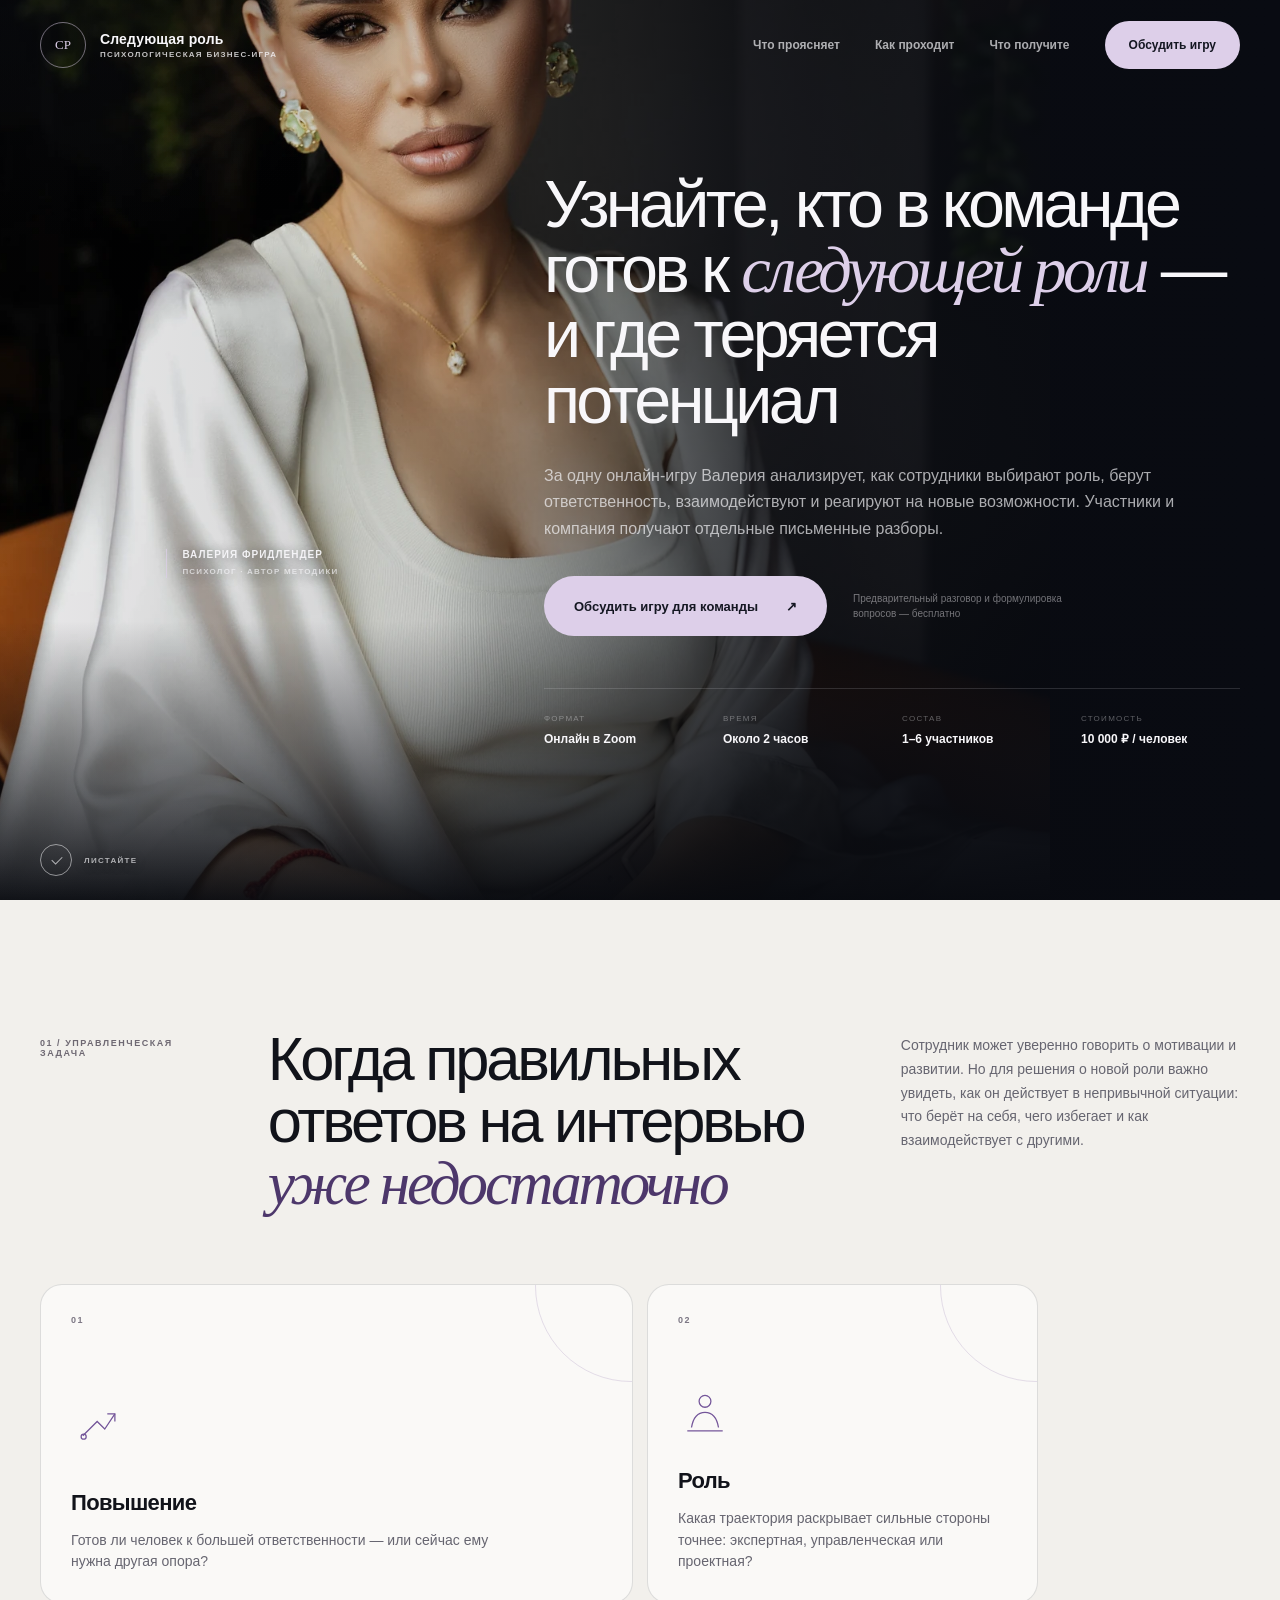
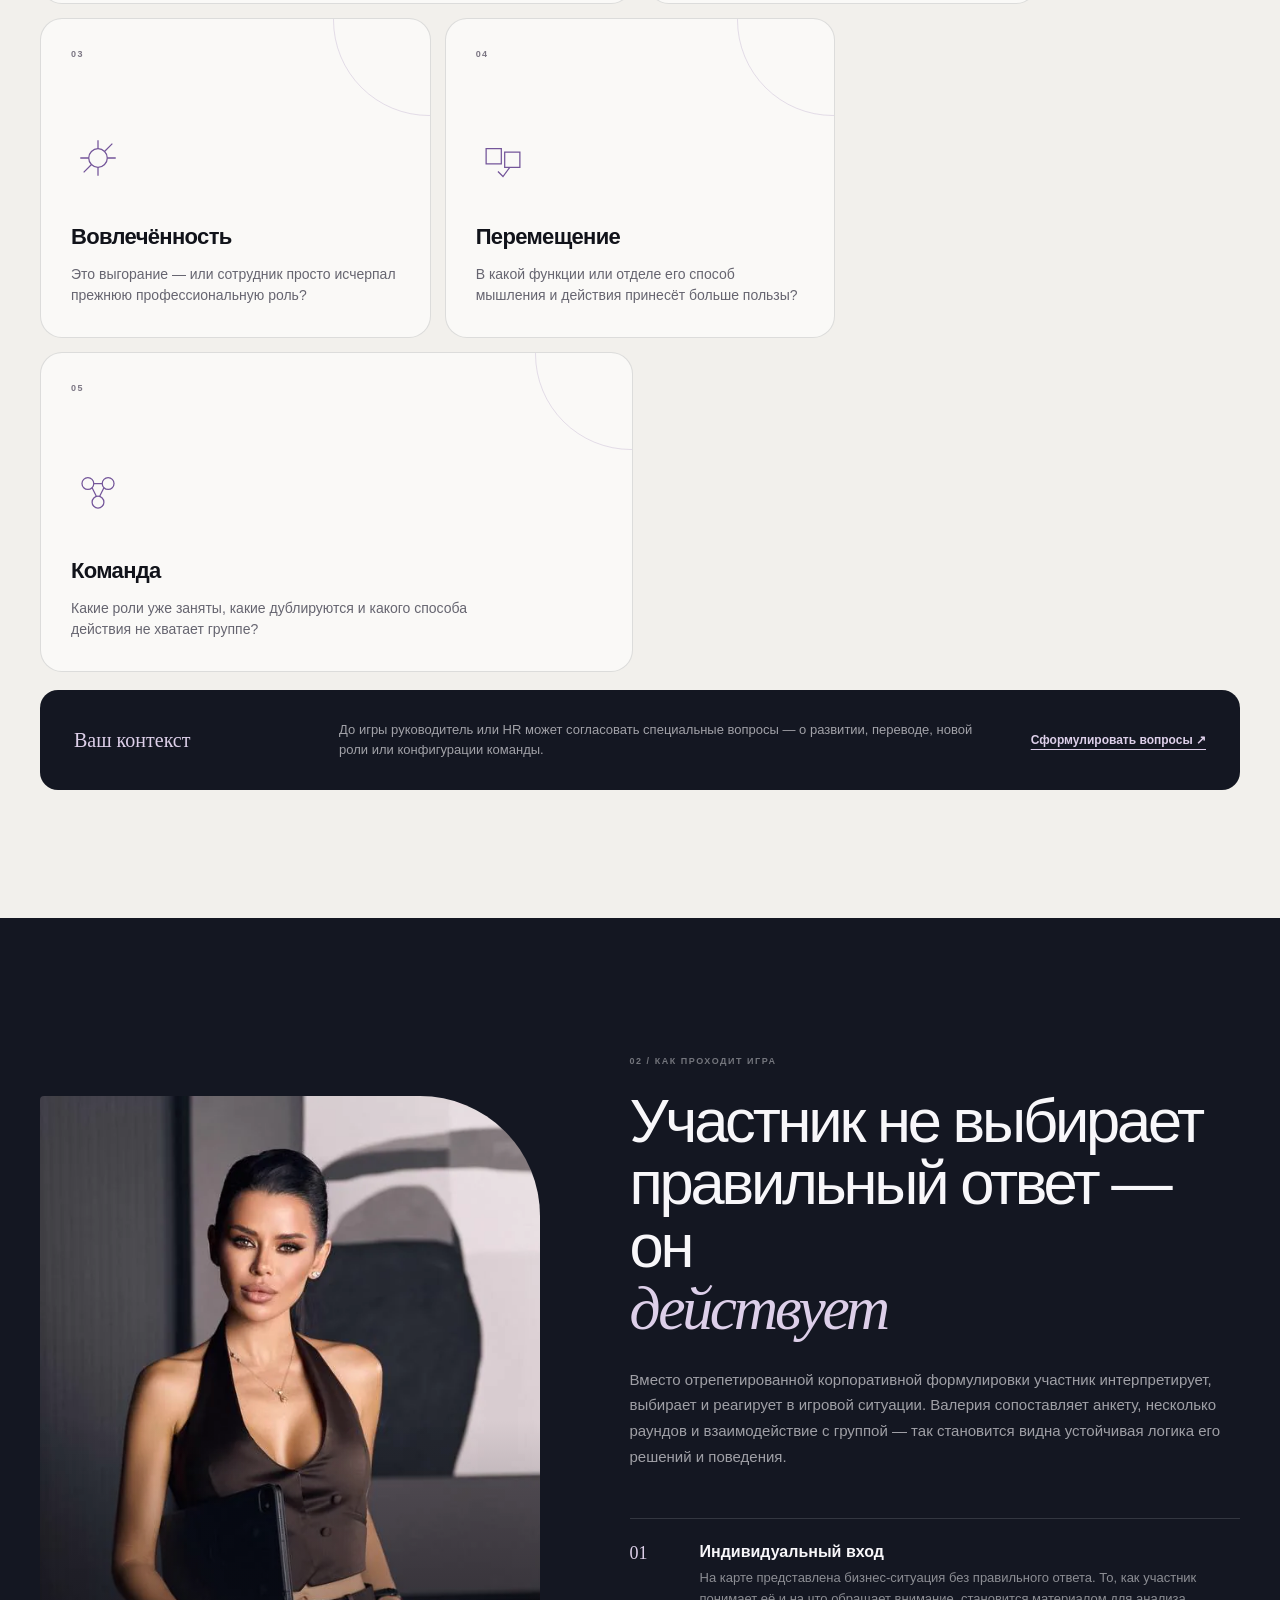
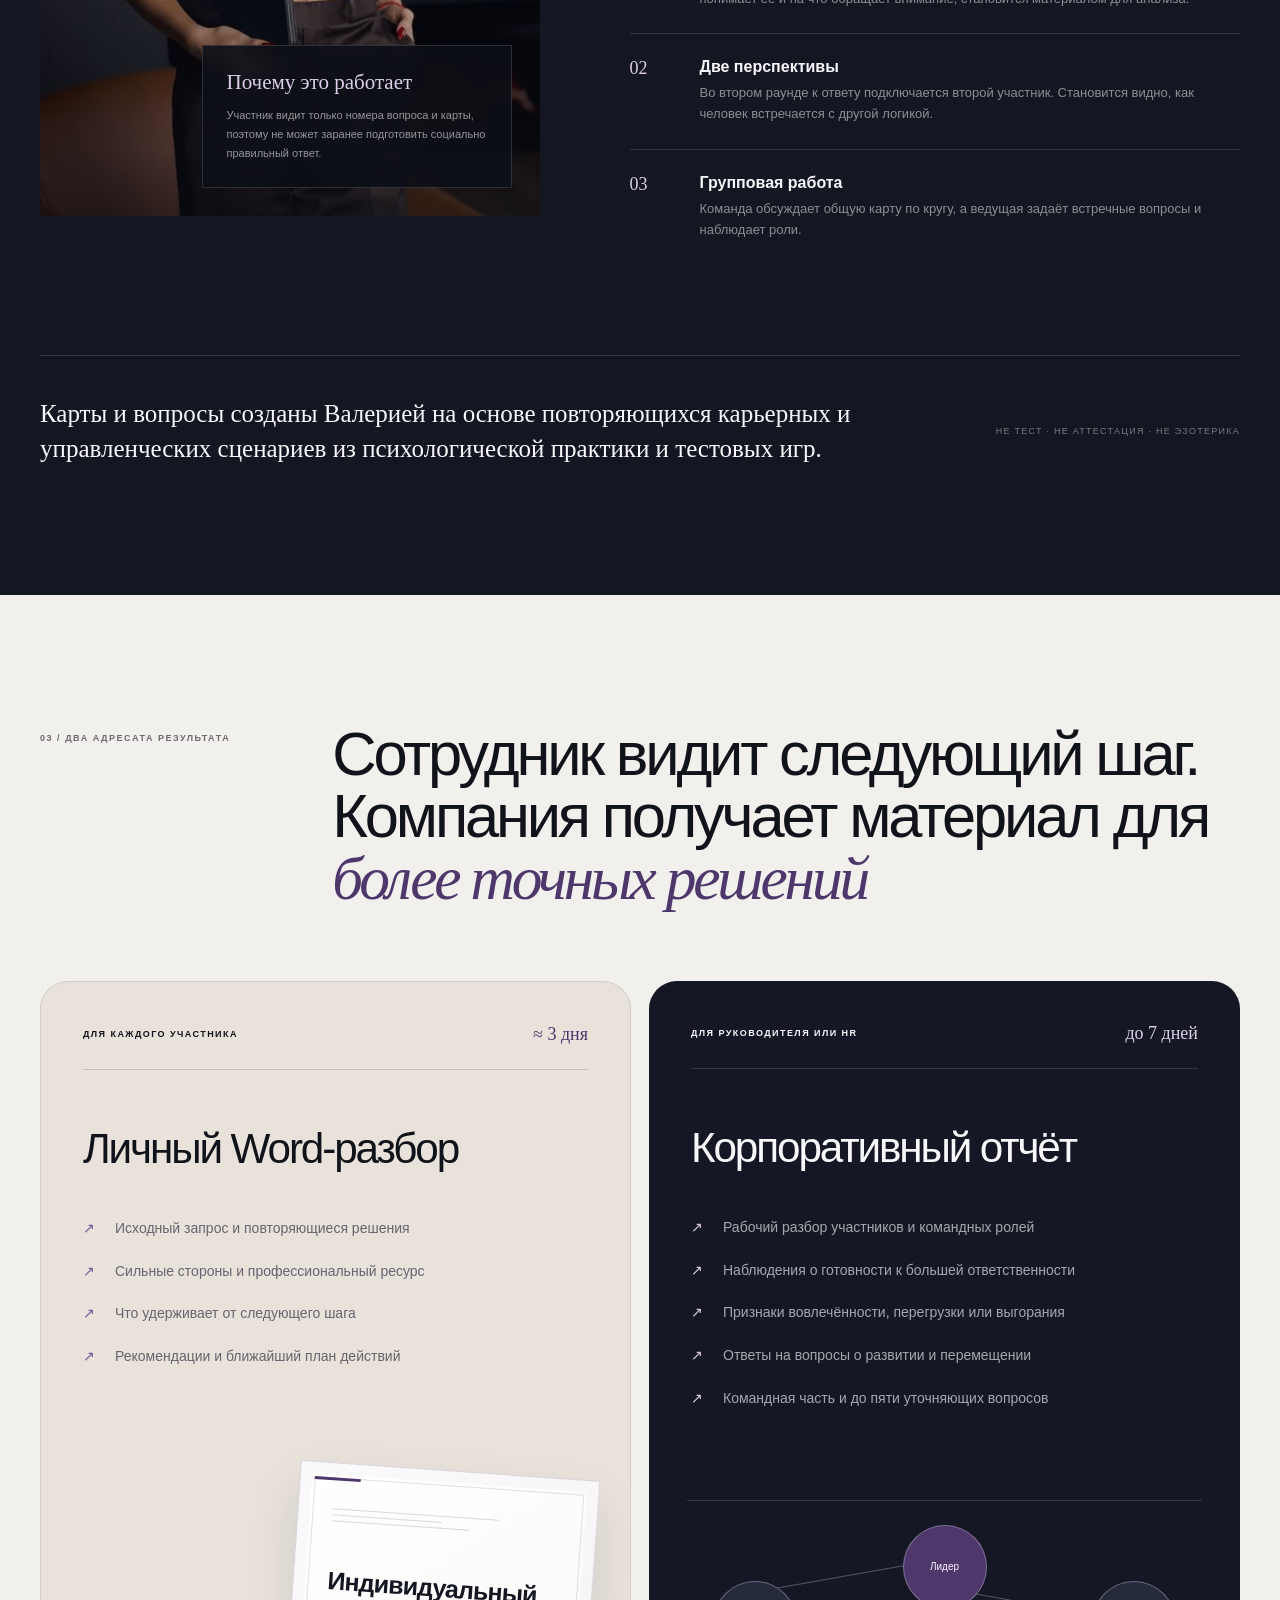
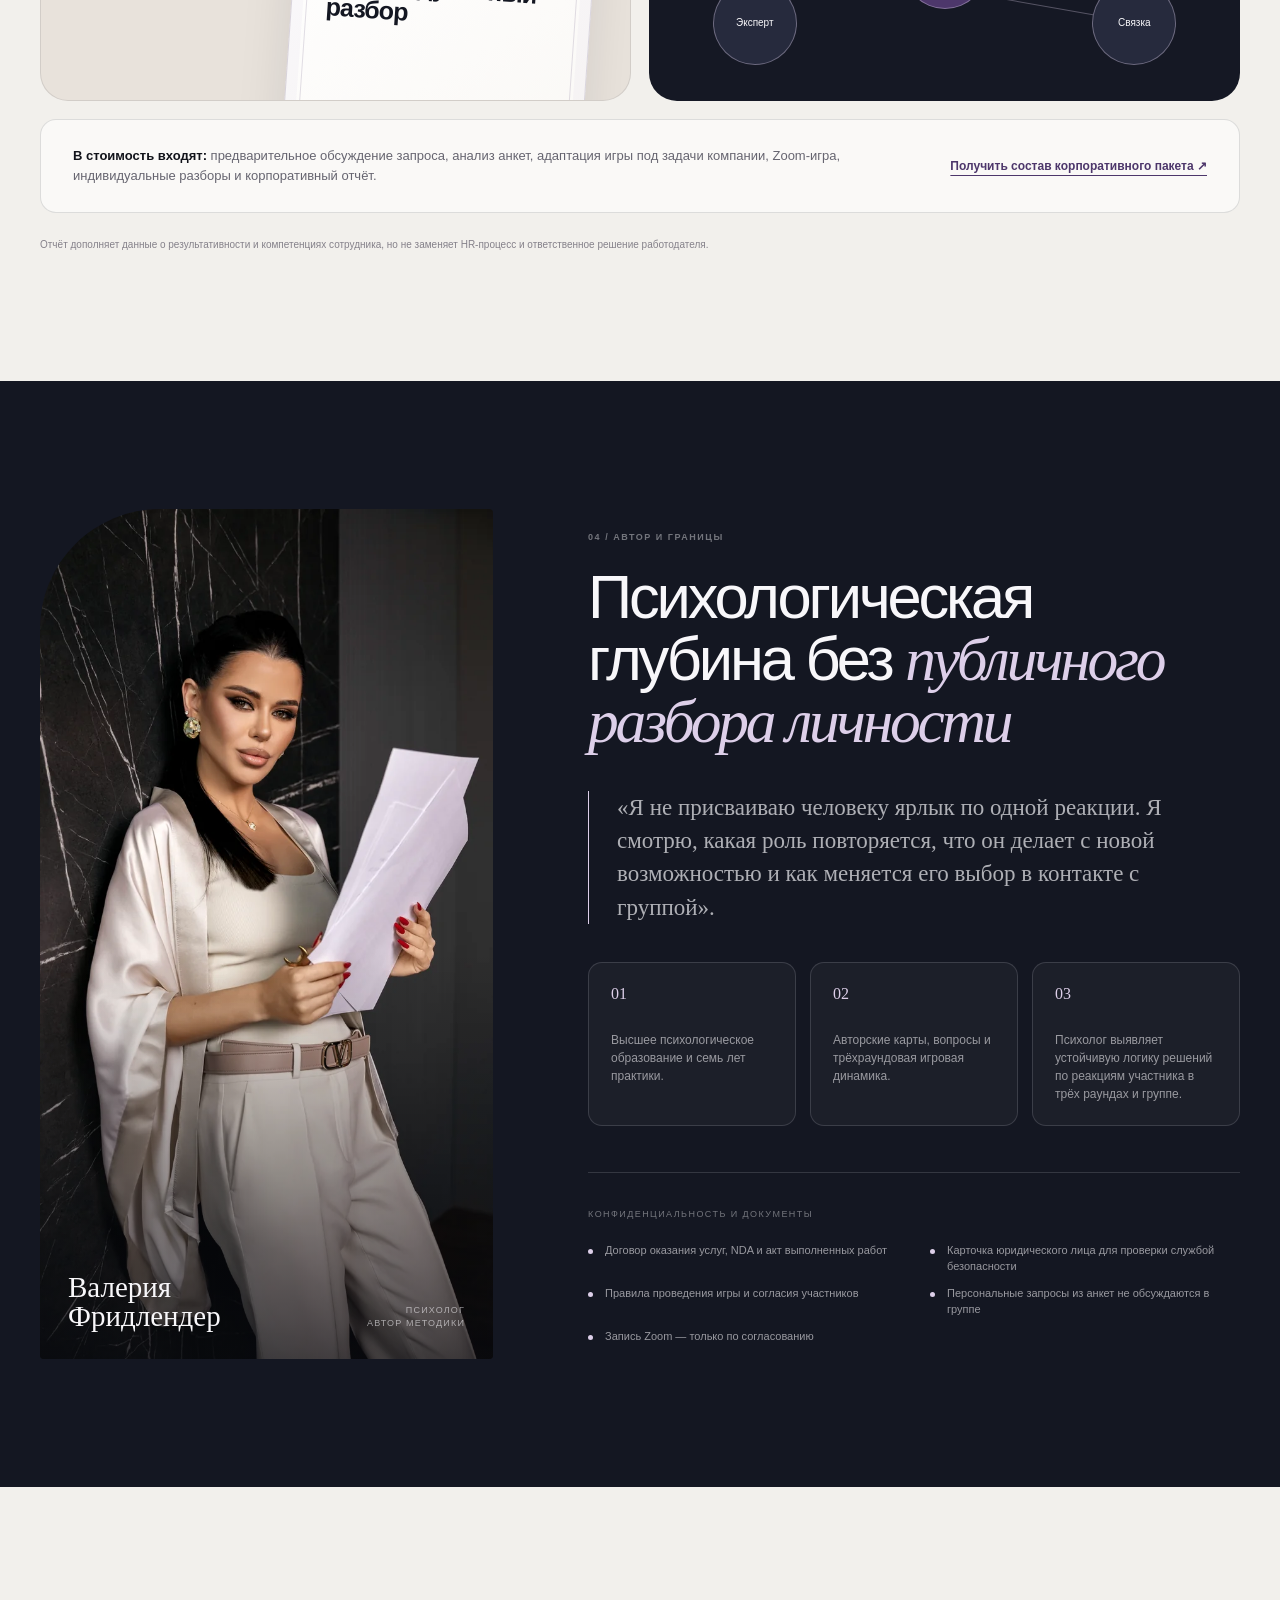
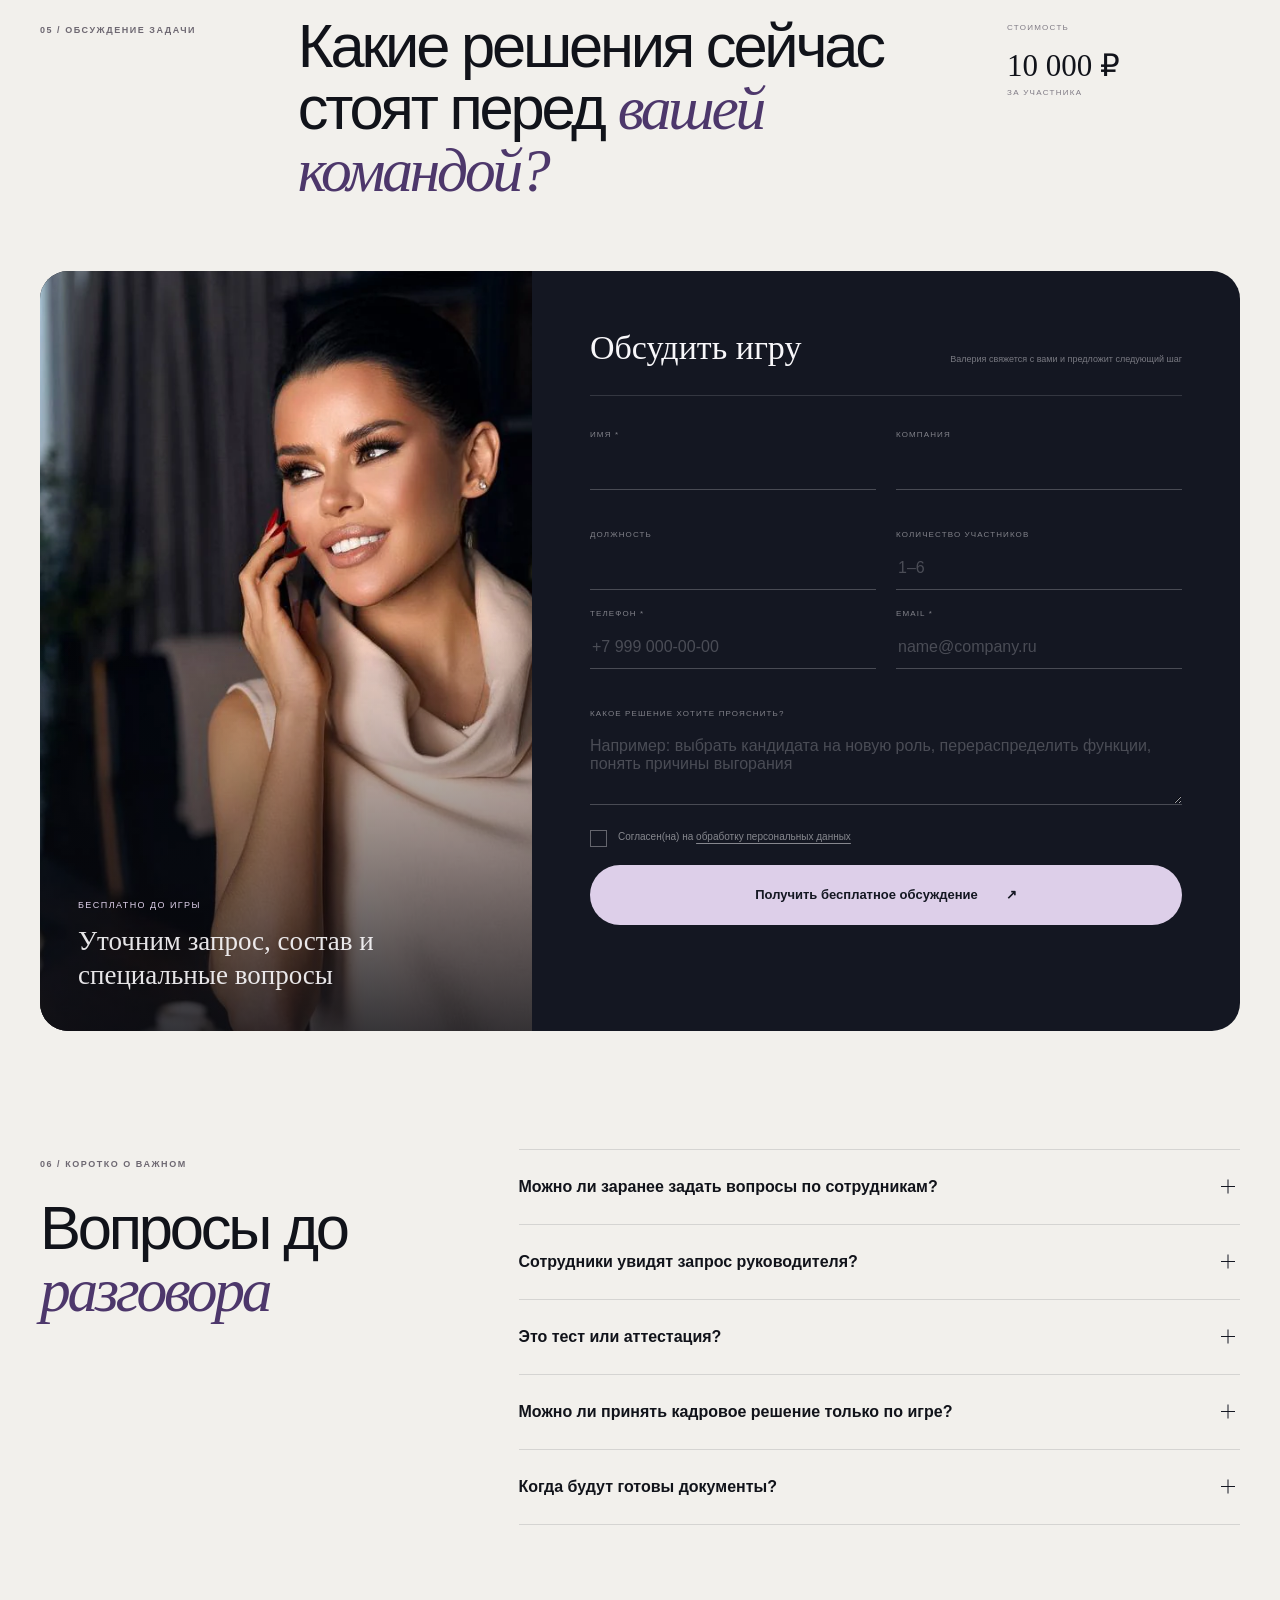
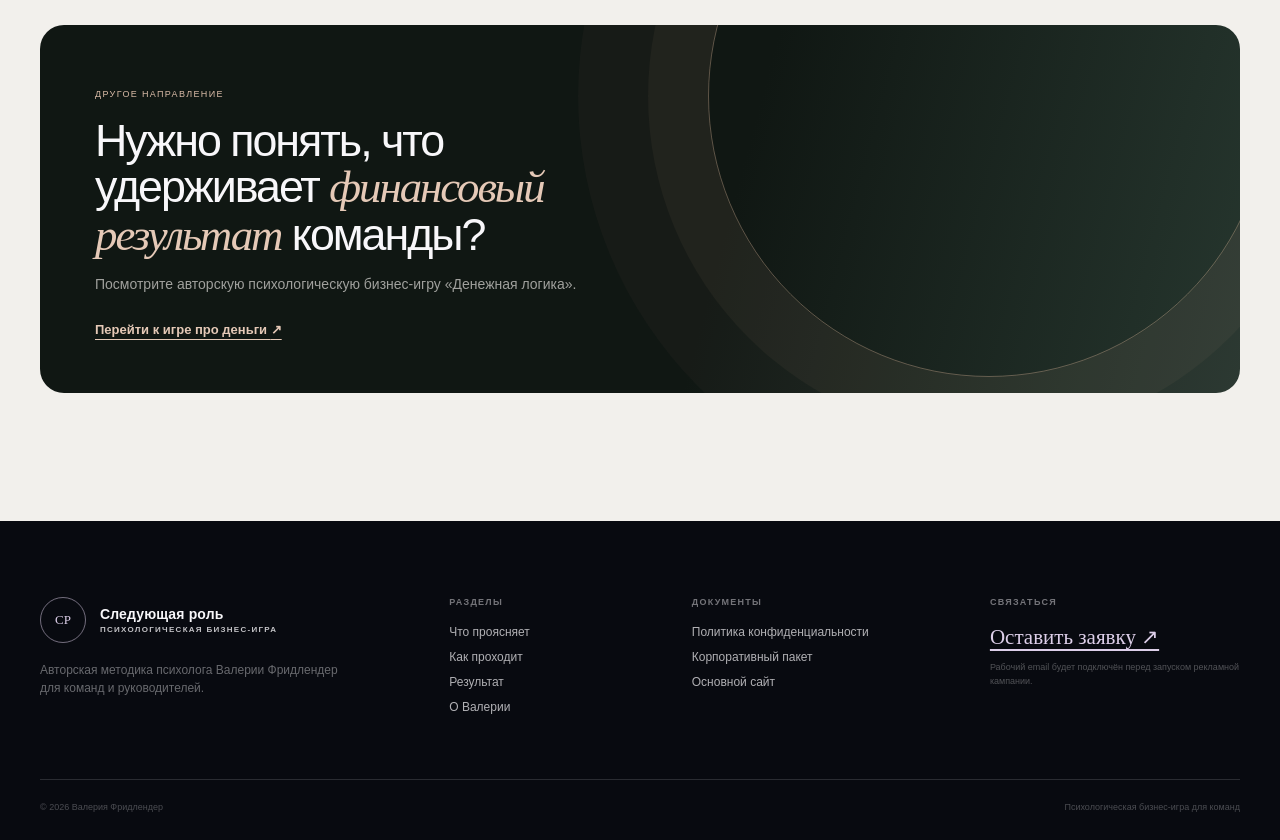
==== index.html @ ffdbae2f "Improve mobile hero quality and clarify game label" ====
<!doctype html>
<html lang="ru" class="no-js">
<head>
  <meta charset="utf-8">
  <meta name="viewport" content="width=device-width, initial-scale=1">
  <title>Психологическая бизнес-игра про карьеру для команды | Валерия Фридлендер</title>
  <meta name="description" content="Онлайн-игра для HR и руководителей: анализ карьерных и рабочих паттернов, персональные разборы и корпоративный отчёт. 1–6 участников.">
  <meta name="theme-color" content="#10121a">
  <meta property="og:type" content="website">
  <meta property="og:title" content="Следующая роль — психологическая бизнес-игра для команд">
  <meta property="og:description" content="Узнайте, кто в команде готов к следующей роли — и где сейчас теряется потенциал.">
  <meta property="og:image" content="assets/images/og-career.jpg">
  <link rel="icon" href="assets/icons/favicon.svg" type="image/svg+xml">
  <link rel="preload" href="assets/images/hero-desktop.webp" as="image" media="(min-width: 768px)" type="image/webp">
  <link rel="preload" href="assets/images/hero-mobile-white.webp" as="image" media="(max-width: 767px)" type="image/webp">
  <link rel="stylesheet" href="styles.css?v=20260721-12">
  <script>document.documentElement.classList.remove('no-js');</script>
</head>
<body>
  <a class="skip-link" href="#main">Перейти к содержанию</a>

  <header class="site-header" data-header>
    <div class="container header-inner">
      <a class="brand" href="#top" aria-label="Следующая роль — на первый экран">
        <span class="brand-mark" aria-hidden="true">СР</span>
        <span class="brand-copy">
          <strong>Следующая роль</strong>
          <small>Психологическая бизнес-игра</small>
        </span>
      </a>

      <button class="menu-toggle" type="button" aria-expanded="false" aria-controls="site-nav" data-menu-toggle>
        <span></span><span></span>
        <span class="sr-only">Открыть меню</span>
      </button>

      <nav class="site-nav" id="site-nav" aria-label="Основная навигация" data-nav>
        <a href="#questions">Что проясняет</a>
        <a href="#method">Как проходит</a>
        <a href="#result">Что получите</a>
        <a class="nav-cta" href="#contact">Обсудить игру</a>
      </nav>
    </div>
  </header>

  <main id="main">
    <section class="hero" id="top" aria-labelledby="hero-title">
      <picture class="hero-media">
        <source media="(max-width: 767px)" srcset="assets/images/hero-mobile-white.webp" type="image/webp">
        <source media="(max-width: 767px)" srcset="assets/images/hero-mobile-white.jpg">
        <source srcset="assets/images/hero-desktop.webp" type="image/webp">
        <img src="assets/images/hero-desktop.jpg" alt="Психолог Валерия Фридлендер в фиолетовом деловом костюме" width="1218" height="733">
      </picture>
      <div class="hero-shade" aria-hidden="true"></div>

      <div class="container hero-inner">
        <div class="hero-copy" data-reveal>
          <h1 id="hero-title">Узнайте, кто в команде готов к <em>следующей роли</em> — и где теряется потенциал</h1>
          <p class="hero-lead">За одну онлайн-игру Валерия анализирует, как сотрудники выбирают роль, берут ответственность, взаимодействуют и реагируют на новые возможности. Участники и компания получают отдельные письменные разборы.</p>
          <div class="hero-actions">
            <a class="button button-primary" href="#contact">Обсудить игру для команды <span aria-hidden="true">↗</span></a>
            <p>Предварительный разговор и формулировка вопросов — бесплатно</p>
          </div>
        </div>

        <dl class="hero-facts" aria-label="Основные параметры игры" data-reveal>
          <div><dt>Формат</dt><dd>Онлайн в Zoom</dd></div>
          <div><dt>Время</dt><dd>Около 2 часов</dd></div>
          <div><dt>Состав</dt><dd>1–6 участников</dd></div>
          <div><dt>Стоимость</dt><dd>10 000 ₽ / человек</dd></div>
        </dl>
      </div>
      <div class="hero-signature" aria-label="Валерия Фридлендер — психолог, автор методики">
        <strong>Валерия Фридлендер</strong>
        <span>Психолог · автор методики</span>
      </div>
      <a class="scroll-cue" href="#questions" aria-label="Перейти к следующему разделу"><span></span> Листайте</a>
    </section>

    <section class="section section-light questions" id="questions" aria-labelledby="questions-title">
      <div class="container">
        <div class="section-heading" data-reveal>
          <p class="section-number">01 / Управленческая задача</p>
          <h2 id="questions-title">Когда правильных ответов на интервью <em>уже недостаточно</em></h2>
          <p>Сотрудник может уверенно говорить о мотивации и развитии. Но для решения о новой роли важно увидеть, как он действует в непривычной ситуации: что берёт на себя, чего избегает и как взаимодействует с другими.</p>
        </div>

        <div class="question-grid">
          <article class="question-card question-card-wide" data-reveal>
            <span class="card-index">01</span>
            <svg viewBox="0 0 64 64" aria-hidden="true"><path d="M14 46 31 29l9 9 12-18"/><path d="M43 20h9v9"/><circle cx="15" cy="47" r="3"/></svg>
            <div><h3>Повышение</h3><p>Готов ли человек к большей ответственности — или сейчас ему нужна другая опора?</p></div>
          </article>
          <article class="question-card" data-reveal>
            <span class="card-index">02</span>
            <svg viewBox="0 0 64 64" aria-hidden="true"><circle cx="32" cy="17" r="7"/><path d="M16 48c2-12 8-18 16-18s14 6 16 18"/><path d="M11 52h42"/></svg>
            <div><h3>Роль</h3><p>Какая траектория раскрывает сильные стороны точнее: экспертная, управленческая или проектная?</p></div>
          </article>
          <article class="question-card" data-reveal>
            <span class="card-index">03</span>
            <svg viewBox="0 0 64 64" aria-hidden="true"><path d="M32 11v10M32 43v10M11 32h10M43 32h10"/><circle cx="32" cy="32" r="11"/><path d="M24 40 15 49M40 24l9-9"/></svg>
            <div><h3>Вовлечённость</h3><p>Это выгорание — или сотрудник просто исчерпал прежнюю профессиональную роль?</p></div>
          </article>
          <article class="question-card" data-reveal>
            <span class="card-index">04</span>
            <svg viewBox="0 0 64 64" aria-hidden="true"><path d="M12 21h18v18H12zM34 25h18v18H34z"/><path d="m26 48 6 6 8-11"/></svg>
            <div><h3>Перемещение</h3><p>В какой функции или отделе его способ мышления и действия принесёт больше пользы?</p></div>
          </article>
          <article class="question-card question-card-wide" data-reveal>
            <span class="card-index">05</span>
            <svg viewBox="0 0 64 64" aria-hidden="true"><circle cx="20" cy="22" r="7"/><circle cx="44" cy="22" r="7"/><circle cx="32" cy="44" r="7"/><path d="m25 27 5 10M39 27l-5 10M27 22h10"/></svg>
            <div><h3>Команда</h3><p>Какие роли уже заняты, какие дублируются и какого способа действия не хватает группе?</p></div>
          </article>
        </div>

        <div class="custom-question" data-reveal>
          <span>Ваш контекст</span>
          <p>До игры руководитель или HR может согласовать специальные вопросы — о развитии, переводе, новой роли или конфигурации команды.</p>
          <a href="#contact" data-topic="Сформулировать вопросы к карьерной игре">Сформулировать вопросы <span aria-hidden="true">↗</span></a>
        </div>
      </div>
    </section>

    <section class="section method" id="method" aria-labelledby="method-title">
      <div class="container method-layout">
        <div class="method-visual" data-reveal>
          <picture>
            <source srcset="assets/images/method-career.webp" type="image/webp">
            <img src="assets/images/method-career.jpg" alt="Валерия Фридлендер с рабочим планшетом" width="1280" height="853" loading="lazy">
          </picture>
          <div class="visual-note">
            <strong>Почему это работает</strong>
            <span>Участник видит только номера вопроса и карты, поэтому не может заранее подготовить социально правильный ответ.</span>
          </div>
        </div>

        <div class="method-copy">
          <p class="section-number section-number-light">02 / Как проходит игра</p>
          <h2 id="method-title" data-reveal>Участник не выбирает правильный ответ — он <em>действует</em></h2>
          <p class="method-lead" data-reveal>Вместо отрепетированной корпоративной формулировки участник интерпретирует, выбирает и реагирует в игровой ситуации. Валерия сопоставляет анкету, несколько раундов и взаимодействие с группой — так становится видна устойчивая логика его решений и поведения.</p>

          <ol class="rounds">
            <li data-reveal>
              <span class="round-number">01</span>
              <div><h3>Индивидуальный вход</h3><p>На карте представлена бизнес-ситуация без правильного ответа. То, как участник понимает её и на что обращает внимание, становится материалом для анализа.</p></div>
            </li>
            <li data-reveal>
              <span class="round-number">02</span>
              <div><h3>Две перспективы</h3><p>Во втором раунде к ответу подключается второй участник. Становится видно, как человек встречается с другой логикой.</p></div>
            </li>
            <li data-reveal>
              <span class="round-number">03</span>
              <div><h3>Групповая работа</h3><p>Команда обсуждает общую карту по кругу, а ведущая задаёт встречные вопросы и наблюдает роли.</p></div>
            </li>
          </ol>
        </div>
      </div>

      <div class="container method-origin" data-reveal>
        <p>Карты и вопросы созданы Валерией на основе повторяющихся карьерных и управленческих сценариев из психологической практики и тестовых игр.</p>
        <span>Не тест · не аттестация · не эзотерика</span>
      </div>
    </section>

    <section class="section section-light result" id="result" aria-labelledby="result-title">
      <div class="container">
        <div class="section-heading result-heading" data-reveal>
          <p class="section-number">03 / Два адресата результата</p>
          <h2 id="result-title">Сотрудник видит следующий шаг. Компания получает материал для <em>более точных решений</em></h2>
        </div>

        <div class="result-grid">
          <article class="result-card result-personal" data-reveal>
            <div class="result-card-head">
              <span>Для каждого участника</span>
              <strong>≈ 3 дня</strong>
            </div>
            <h3>Личный Word-разбор</h3>
            <ul class="check-list">
              <li>Исходный запрос и повторяющиеся решения</li>
              <li>Сильные стороны и профессиональный ресурс</li>
              <li>Что удерживает от следующего шага</li>
              <li>Рекомендации и ближайший план действий</li>
            </ul>
            <div class="document-preview" aria-hidden="true">
              <div><span></span><span></span><span></span></div>
              <b>Индивидуальный<br>разбор</b>
              <small>Конфиденциально</small>
            </div>
          </article>

          <article class="result-card result-company" data-reveal>
            <div class="result-card-head">
              <span>Для руководителя или HR</span>
              <strong>до 7 дней</strong>
            </div>
            <h3>Корпоративный отчёт</h3>
            <ul class="check-list">
              <li>Рабочий разбор участников и командных ролей</li>
              <li>Наблюдения о готовности к большей ответственности</li>
              <li>Признаки вовлечённости, перегрузки или выгорания</li>
              <li>Ответы на вопросы о развитии и перемещении</li>
              <li>Командная часть и до пяти уточняющих вопросов</li>
            </ul>
            <div class="role-map" aria-hidden="true">
              <span class="role-node role-node-a">Эксперт</span>
              <span class="role-node role-node-b">Лидер</span>
              <span class="role-node role-node-c">Связка</span>
              <span class="role-line role-line-a"></span>
              <span class="role-line role-line-b"></span>
            </div>
          </article>
        </div>

        <div class="included" data-reveal>
          <p><strong>В стоимость входят:</strong> предварительное обсуждение запроса, анализ анкет, адаптация игры под задачи компании, Zoom-игра, индивидуальные разборы и корпоративный отчёт.</p>
          <a href="#contact" data-topic="Получить состав корпоративного пакета">Получить состав корпоративного пакета <span aria-hidden="true">↗</span></a>
        </div>
        <p class="legal-note">Отчёт дополняет данные о результативности и компетенциях сотрудника, но не заменяет HR-процесс и ответственное решение работодателя.</p>
      </div>
    </section>

    <section class="section expert" id="expert" aria-labelledby="expert-title">
      <div class="container expert-layout">
        <div class="expert-photo" data-reveal>
          <picture>
            <source srcset="assets/images/expert-career-documents.webp" type="image/webp">
            <img src="assets/images/expert-career-documents.jpg" alt="Психолог Валерия Фридлендер с рабочими документами" width="900" height="1349" loading="lazy">
          </picture>
          <div class="expert-sign">
            <strong>Валерия<br>Фридлендер</strong>
            <span>психолог<br>автор методики</span>
          </div>
        </div>

        <div class="expert-copy">
          <p class="section-number section-number-light">04 / Автор и границы</p>
          <h2 id="expert-title" data-reveal>Психологическая глубина без <em>публичного разбора личности</em></h2>
          <blockquote data-reveal>«Я не присваиваю человеку ярлык по одной реакции. Я смотрю, какая роль повторяется, что он делает с новой возможностью и как меняется его выбор в контакте с группой».</blockquote>

          <div class="expert-points" data-reveal>
            <div><span>01</span><p>Высшее психологическое образование и семь лет практики.</p></div>
            <div><span>02</span><p>Авторские карты, вопросы и трёхраундовая игровая динамика.</p></div>
            <div><span>03</span><p>Психолог выявляет устойчивую логику решений по реакциям участника в трёх раундах и группе.</p></div>
          </div>

          <div class="security" data-reveal>
            <span>Конфиденциальность и документы</span>
            <ul>
              <li>Договор оказания услуг, NDA и акт выполненных работ</li>
              <li>Карточка юридического лица для проверки службой безопасности</li>
              <li>Правила проведения игры и согласия участников</li>
              <li>Персональные запросы из анкет не обсуждаются в группе</li>
              <li>Запись Zoom — только по согласованию</li>
            </ul>
          </div>
        </div>
      </div>
    </section>

    <section class="section contact" id="contact" aria-labelledby="contact-title">
      <div class="container">
        <div class="contact-intro" data-reveal>
          <p class="section-number">05 / Обсуждение задачи</p>
          <h2 id="contact-title">Какие решения сейчас стоят перед <em>вашей командой?</em></h2>
          <div class="price-line"><span>Стоимость</span><strong>10 000 ₽</strong><small>за участника</small></div>
        </div>

        <div class="contact-panel">
          <div class="contact-photo" data-reveal>
            <picture>
              <source srcset="assets/images/contact.webp" type="image/webp">
              <img src="assets/images/contact.jpg" alt="Валерия Фридлендер разговаривает по телефону" width="1280" height="853" loading="lazy">
            </picture>
            <div class="contact-photo-copy">
              <span>Бесплатно до игры</span>
              <strong>Уточним запрос, состав и специальные вопросы</strong>
            </div>
          </div>

          <form class="lead-form" action="send.php" method="post" novalidate data-form>
            <div class="form-heading">
              <span>Обсудить игру</span>
              <small>Валерия свяжется с вами и предложит следующий шаг</small>
            </div>

            <div class="form-grid">
              <label><span>Имя *</span><input type="text" name="name" autocomplete="name" required><small class="field-error"></small></label>
              <label><span>Компания</span><input type="text" name="company" autocomplete="organization"></label>
              <label><span>Должность</span><input type="text" name="position" autocomplete="organization-title"></label>
              <label><span>Количество участников</span><input type="number" name="participants" min="1" max="6" inputmode="numeric" placeholder="1–6"></label>
              <label><span>Телефон *</span><input type="tel" name="phone" autocomplete="tel" placeholder="+7 999 000-00-00" required><small class="field-error"></small></label>
              <label><span>Email *</span><input type="email" name="email" autocomplete="email" placeholder="name@company.ru" required><small class="field-error"></small></label>
              <label class="field-full"><span>Какое решение хотите прояснить?</span><textarea name="message" rows="3" placeholder="Например: выбрать кандидата на новую роль, перераспределить функции, понять причины выгорания"></textarea></label>
            </div>

            <input type="hidden" name="topic" value="Игра «Следующая роль»" data-topic-input>
            <input type="hidden" name="utm_source"><input type="hidden" name="utm_medium"><input type="hidden" name="utm_campaign"><input type="hidden" name="utm_content"><input type="hidden" name="utm_term"><input type="hidden" name="page_url">
            <label class="honey" aria-hidden="true">Не заполняйте<input type="text" name="website" tabindex="-1" autocomplete="off"></label>

            <label class="consent"><input type="checkbox" name="consent" value="1" required><span class="consent-box" aria-hidden="true"></span><span>Согласен(на) на <a href="privacy.html">обработку персональных данных</a></span></label>
            <small class="consent-error"></small>
            <button class="button button-submit" type="submit">Получить бесплатное обсуждение <span aria-hidden="true">↗</span></button>
            <p class="form-status" role="status" aria-live="polite" data-form-status></p>
          </form>
        </div>

        <div class="faq" data-reveal>
          <div>
            <p class="section-number">06 / Коротко о важном</p>
            <h2>Вопросы до <em>разговора</em></h2>
          </div>
          <div class="faq-list">
            <details><summary>Можно ли заранее задать вопросы по сотрудникам?<span></span></summary><p>Да. До игры руководитель или HR согласует задачи и специальные вопросы, которые будут учтены в анализе.</p></details>
            <details><summary>Сотрудники увидят запрос руководителя?<span></span></summary><p>Личные и управленческие вопросы не выносятся на общее обсуждение. Порядок подготовки отчётов фиксируется заранее.</p></details>
            <details><summary>Это тест или аттестация?<span></span></summary><p>Нет. Игра не выставляет автоматические оценки: Валерия анализирует наблюдаемые реакции в нескольких ситуациях.</p></details>
            <details><summary>Можно ли принять кадровое решение только по игре?<span></span></summary><p>Нет. Отчёт даёт дополнительный профессиональный материал, а решение работодателя учитывает результаты работы и другие данные.</p></details>
            <details><summary>Когда будут готовы документы?<span></span></summary><p>Индивидуальный разбор — ориентировочно за три дня, корпоративный отчёт — до семи дней.</p></details>
          </div>
        </div>

        <div class="money-teaser" data-reveal>
          <p class="money-label">Другое направление</p>
          <h2>Нужно понять, что удерживает <em>финансовый результат</em> команды?</h2>
          <p>Посмотрите авторскую психологическую бизнес-игру «Денежная логика».</p>
          <a href="https://ivashkov2022-droid.github.io/valeria-money-game/">Перейти к игре про деньги <span aria-hidden="true">↗</span></a>
        </div>
      </div>
    </section>
  </main>

  <footer class="site-footer">
    <div class="container footer-main">
      <div>
        <a class="brand brand-footer" href="#top">
          <span class="brand-mark" aria-hidden="true">СР</span>
          <span class="brand-copy"><strong>Следующая роль</strong><small>Психологическая бизнес-игра</small></span>
        </a>
        <p>Авторская методика психолога Валерии Фридлендер для команд и руководителей.</p>
      </div>
      <div class="footer-links">
        <strong>Разделы</strong>
        <a href="#questions">Что проясняет</a><a href="#method">Как проходит</a><a href="#result">Результат</a><a href="#expert">О Валерии</a>
      </div>
      <div class="footer-links">
        <strong>Документы</strong>
        <a href="privacy.html">Политика конфиденциальности</a>
        <a href="#contact" data-topic="Получить корпоративный пакет документов">Корпоративный пакет</a>
        <a href="https://valerya-fridlender.ru/">Основной сайт</a>
      </div>
      <div class="footer-contact">
        <strong>Связаться</strong>
        <a href="#contact">Оставить заявку ↗</a>
        <small>Рабочий email будет подключён перед запуском рекламной кампании.</small>
      </div>
    </div>
    <div class="container footer-bottom">
      <span>© <span data-year></span> Валерия Фридлендер</span>
      <span>Психологическая бизнес-игра для команд</span>
    </div>
  </footer>

  <script src="script.js"></script>
</body>
</html>
---- styles.css ----
:root {
  --ink: #141722;
  --ink-deep: #0b0d14;
  --ink-soft: #222637;
  --violet: #74569a;
  --violet-dark: #4d376b;
  --lilac: #ddcfe9;
  --lilac-soft: #eee8f2;
  --paper: #f2f0ec;
  --paper-soft: #faf9f7;
  --steel: #8e97a9;
  --text: #11131a;
  --white: #f8f7fa;
  --line-dark: rgba(248, 247, 250, .14);
  --line-light: rgba(20, 23, 34, .13);
  --container: 1480px;
  --ease: cubic-bezier(.22, .61, .36, 1);
}

* { box-sizing: border-box; }
html { scroll-behavior: smooth; scroll-padding-top: 86px; }
body { margin: 0; color: var(--text); background: var(--paper); font-family: Arial, Helvetica, sans-serif; -webkit-font-smoothing: antialiased; }
body.menu-open { overflow: hidden; }
img { display: block; max-width: 100%; }
a { color: inherit; }
button, input, textarea { font: inherit; }
.container { width: min(calc(100% - 80px), var(--container)); margin-inline: auto; }
.sr-only { position: absolute; width: 1px; height: 1px; padding: 0; overflow: hidden; clip: rect(0, 0, 0, 0); white-space: nowrap; border: 0; }
.skip-link { position: fixed; z-index: 999; top: 12px; left: 12px; padding: 12px 16px; color: var(--ink); background: var(--lilac); border-radius: 8px; transform: translateY(-180%); }
.skip-link:focus { transform: none; }

.site-header { position: fixed; z-index: 100; top: 0; right: 0; left: 0; color: var(--white); transition: background .3s, backdrop-filter .3s, border-color .3s; border-bottom: 1px solid transparent; }
.site-header.is-scrolled { background: rgba(10, 12, 19, .88); backdrop-filter: blur(14px); border-color: var(--line-dark); }
.header-inner { display: flex; min-height: 90px; align-items: center; justify-content: space-between; gap: 40px; }
.brand { display: inline-flex; align-items: center; gap: 14px; text-decoration: none; }
.brand-mark { display: grid; width: 46px; height: 46px; flex: 0 0 auto; place-items: center; color: var(--lilac); border: 1px solid rgba(221, 207, 233, .5); border-radius: 50%; font-family: Georgia, serif; font-size: 13px; }
.brand-copy { display: flex; flex-direction: column; gap: 3px; }
.brand-copy strong { font-size: 14px; letter-spacing: .01em; }
.brand-copy small { color: rgba(248, 247, 250, .78); font-size: 8px; font-weight: 600; text-transform: uppercase; letter-spacing: .16em; }
.site-nav { display: flex; align-items: center; gap: 35px; }
.site-nav a { color: rgba(248, 247, 250, .68); font-size: 12px; font-weight: 650; text-decoration: none; transition: color .2s; }
.site-nav a:hover { color: var(--white); }
.site-nav .nav-cta { min-height: 48px; display: inline-flex; align-items: center; padding: 0 24px; color: var(--ink); background: var(--lilac); border-radius: 999px; }
.menu-toggle { display: none; }

.hero { position: relative; min-height: 780px; height: 100svh; overflow: hidden; color: var(--white); background: var(--ink-deep); }
.hero-media, .hero-shade { position: absolute; inset: 0; }
.hero-media img { width: 100%; height: 100%; object-fit: cover; object-position: 29% center; }
@media (min-width: 768px) {
  .hero-media img { width: 100%; max-width: none; margin-left: -18%; transform: scaleX(-1); }
}
.hero-shade { background: radial-gradient(ellipse 34% 27% at 0 0, rgba(8,10,15,.62) 0%, rgba(8,10,15,.26) 52%, transparent 100%), linear-gradient(90deg, rgba(8,10,15,.08) 0%, rgba(8,10,15,.18) 34%, rgba(8,10,15,.78) 58%, #090b12 100%), linear-gradient(0deg, rgba(8,10,15,.96) 0%, transparent 31%); }
.hero-inner { position: relative; z-index: 2; min-height: 780px; height: 100%; display: flex; flex-direction: column; align-items: flex-end; justify-content: center; padding-top: 110px; padding-bottom: 92px; }
.hero-copy { width: 58%; max-width: 860px; }
.hero-signature { position: absolute; z-index: 3; top: 61%; left: clamp(128px, 13vw, 220px); display: flex; flex-direction: column; align-items: flex-start; gap: 6px; margin: 0; padding-left: 15px; border-left: 1px solid rgba(221,207,233,.72); text-shadow: 0 2px 12px rgba(6,8,13,.58); }
.hero-signature strong { color: rgba(248,247,250,.94); font-size: 10px; line-height: 1.2; text-transform: uppercase; letter-spacing: .1em; }
.hero-signature span { color: rgba(248,247,250,.66); font-size: 8px; font-weight: 650; line-height: 1.35; text-transform: uppercase; letter-spacing: .15em; }
.hero h1 { max-width: 860px; margin: 0; font-size: clamp(48px, 5.2vw, 80px); font-weight: 520; line-height: .98; letter-spacing: -.055em; }
.hero h1 em, .section-heading h2 em, .method h2 em, .expert h2 em, .contact h2 em, .money-teaser h2 em, .faq h2 em { color: var(--lilac); font-family: Georgia, "Times New Roman", serif; font-weight: 400; }
.hero h1 em { display: inline; }
.hero-lead { max-width: 770px; margin: 30px 0 0; color: rgba(248,247,250,.68); font-size: 16px; line-height: 1.65; }
.hero-actions { display: flex; align-items: center; gap: 26px; margin-top: 34px; }
.button { min-height: 60px; display: inline-flex; align-items: center; justify-content: center; gap: 28px; padding: 0 30px; color: var(--ink); background: var(--lilac); border: 0; border-radius: 999px; font-size: 13px; font-weight: 750; text-decoration: none; cursor: pointer; transition: transform .2s, background .2s; }
.button:hover { background: #eadff1; transform: translateY(-2px); }
.button:focus-visible, a:focus-visible, summary:focus-visible, input:focus-visible, textarea:focus-visible { outline: 2px solid #a789c8; outline-offset: 3px; }
.hero-actions p { max-width: 210px; margin: 0; color: rgba(248,247,250,.44); font-size: 10px; line-height: 1.5; }
.hero-facts { width: 58%; max-width: 860px; display: grid; grid-template-columns: repeat(4, 1fr); gap: 20px; margin: 52px 0 0; padding: 25px 0 0; border-top: 1px solid var(--line-dark); }
.hero-facts div { min-width: 0; }
.hero-facts dt { margin-bottom: 9px; color: rgba(248,247,250,.36); font-size: 8px; text-transform: uppercase; letter-spacing: .16em; }
.hero-facts dd { margin: 0; font-size: 12px; font-weight: 700; }
.scroll-cue { position: absolute; z-index: 3; bottom: 24px; left: 40px; display: flex; align-items: center; gap: 12px; color: rgba(248,247,250,.66); font-size: 8px; font-weight: 650; text-shadow: 0 2px 10px rgba(6,8,13,.6); text-decoration: none; text-transform: uppercase; letter-spacing: .16em; }
.scroll-cue span { position: relative; width: 32px; height: 32px; border: 1px solid rgba(248,247,250,.52); border-radius: 50%; }
.scroll-cue span::after { content: ""; position: absolute; top: 9px; left: 13px; width: 5px; height: 9px; border-right: 1px solid currentColor; border-bottom: 1px solid currentColor; transform: rotate(45deg); }

.section { padding: 128px 0; }
.section-light { background: var(--paper); }
.section-heading { display: grid; grid-template-columns: .42fr 1.4fr .82fr; align-items: start; gap: 54px; }
.section-number { margin: 10px 0 0; color: #6e6872; font-size: 9px; font-weight: 750; text-transform: uppercase; letter-spacing: .17em; }
.section-number-light { color: rgba(248,247,250,.42); }
.section-heading h2, .method h2, .expert h2, .contact-intro h2, .faq h2 { margin: 0; font-size: clamp(48px, 4.8vw, 72px); font-weight: 510; line-height: 1.01; letter-spacing: -.052em; }
.section-heading h2 em { color: var(--violet-dark); }
.section-heading > p:last-child { margin: 6px 0 0; color: #666570; font-size: 14px; line-height: 1.7; }

.question-grid { display: grid; grid-template-columns: repeat(6, 1fr); gap: 14px; margin-top: 70px; }
.question-card { position: relative; min-height: 320px; grid-column: span 2; display: flex; flex-direction: column; justify-content: space-between; overflow: hidden; padding: 30px; background: var(--paper-soft); border: 1px solid var(--line-light); border-radius: 22px; }
.question-card-wide { grid-column: span 3; }
.question-card::after { content: ""; position: absolute; top: -95px; right: -95px; width: 190px; height: 190px; border: 1px solid rgba(116,86,154,.18); border-radius: 50%; }
.card-index { color: #7c7784; font-size: 9px; font-weight: 700; letter-spacing: .16em; }
.question-card svg { width: 54px; height: 54px; margin-top: 34px; fill: none; stroke: var(--violet); stroke-width: 1.5; }
.question-card h3 { margin: 0 0 14px; font-size: 22px; letter-spacing: -.03em; }
.question-card p { max-width: 430px; margin: 0; color: #666570; font-size: 14px; line-height: 1.55; }
.custom-question { display: grid; grid-template-columns: .38fr 1.1fr auto; align-items: center; gap: 40px; margin-top: 18px; padding: 30px 34px; color: var(--white); background: var(--ink); border-radius: 18px; }
.custom-question > span { color: var(--lilac); font-family: Georgia, serif; font-size: 20px; }
.custom-question p { margin: 0; color: rgba(248,247,250,.62); font-size: 13px; line-height: 1.55; }
.custom-question a { color: var(--lilac); font-size: 12px; font-weight: 700; text-underline-offset: 5px; }

.method, .expert { color: var(--white); background: var(--ink); }
.method-layout { display: grid; grid-template-columns: .9fr 1.1fr; align-items: center; gap: 90px; }
.method-visual { position: relative; min-height: 720px; overflow: hidden; }
.method-visual picture, .method-visual img, .method-visual::after { position: absolute; inset: 0; width: 100%; height: 100%; }
.method-visual img { object-fit: cover; object-position: 70% center; border-radius: 4px 120px 4px 4px; }
.method-visual::after { content: ""; background: linear-gradient(0deg, rgba(10,12,18,.72), transparent 55%); border-radius: 4px 120px 4px 4px; }
.visual-note { position: absolute; z-index: 2; right: 28px; bottom: 28px; width: 310px; padding: 24px; background: rgba(13,15,23,.88); border: 1px solid var(--line-dark); backdrop-filter: blur(10px); }
.visual-note strong { display: block; margin-bottom: 10px; color: var(--lilac); font-family: Georgia, serif; font-size: 21px; font-weight: 400; }
.visual-note span { color: rgba(248,247,250,.58); font-size: 11px; line-height: 1.55; }
.method-copy h2 { margin-top: 24px; }
.method-copy h2 em { display: block; }
.method-lead { max-width: 700px; margin: 28px 0 0; color: rgba(248,247,250,.61); font-size: 15px; line-height: 1.72; }
.rounds { margin: 48px 0 0; padding: 0; list-style: none; }
.rounds li { display: grid; grid-template-columns: 48px 1fr; gap: 22px; padding: 24px 0; border-top: 1px solid var(--line-dark); }
.round-number { color: var(--lilac); font-family: Georgia, serif; font-size: 18px; }
.rounds h3 { margin: 0 0 7px; font-size: 16px; }
.rounds p { max-width: 660px; margin: 0; color: rgba(248,247,250,.53); font-size: 13px; line-height: 1.6; }
.method-origin { display: flex; align-items: center; justify-content: space-between; gap: 60px; margin-top: 90px; padding-top: 40px; border-top: 1px solid var(--line-dark); }
.method-origin p { max-width: 900px; margin: 0; font-family: Georgia, serif; font-size: 25px; line-height: 1.42; }
.method-origin span { flex: 0 0 auto; color: rgba(248,247,250,.43); font-size: 9px; text-transform: uppercase; letter-spacing: .14em; }

.result-heading { grid-template-columns: .42fr 1.6fr; }
.result-heading h2 em { color: var(--violet-dark); }
.result-grid { display: grid; grid-template-columns: 1fr 1fr; gap: 18px; margin-top: 72px; }
.result-card { position: relative; min-height: 720px; overflow: hidden; padding: 42px; border-radius: 28px; }
.result-personal { background: #e8e2db; border: 1px solid rgba(20,23,34,.1); }
.result-company { color: var(--white); background: #151824; }
.result-card-head { display: flex; align-items: center; justify-content: space-between; gap: 20px; padding-bottom: 24px; border-bottom: 1px solid currentColor; border-color: rgba(20,23,34,.16); }
.result-company .result-card-head { border-color: var(--line-dark); }
.result-card-head span { font-size: 9px; font-weight: 750; text-transform: uppercase; letter-spacing: .16em; }
.result-card-head strong { color: var(--violet-dark); font-family: Georgia, serif; font-size: 18px; font-weight: 400; }
.result-company .result-card-head strong { color: var(--lilac); }
.result-card h3 { margin: 58px 0 48px; font-size: clamp(36px, 3.3vw, 56px); font-weight: 510; line-height: 1; letter-spacing: -.05em; }
.check-list { position: relative; z-index: 2; max-width: 600px; margin: 0; padding: 0; list-style: none; }
.check-list li { position: relative; margin: 0 0 21px; padding-left: 32px; color: #666570; font-size: 14px; line-height: 1.55; }
.result-company .check-list li { color: rgba(248,247,250,.64); }
.check-list li::before { content: "↗"; position: absolute; top: 0; left: 0; color: var(--violet); }
.result-company .check-list li::before { color: var(--lilac); }
.document-preview { position: absolute; right: 40px; bottom: -75px; width: 300px; height: 305px; padding: 45px 34px; background: linear-gradient(145deg, #fff 0%, #faf8f5 100%); border: 1px solid rgba(77,55,107,.2); box-shadow: 0 24px 50px rgba(20,23,34,.1), inset 0 0 0 11px rgba(116,86,154,.035); transform: rotate(4deg); }
.document-preview::before { content: ""; position: absolute; inset: 14px; border: 1px solid rgba(77,55,107,.16); pointer-events: none; }
.document-preview::after { content: ""; position: absolute; top: 14px; left: 14px; width: 46px; height: 3px; background: var(--violet-dark); }
.document-preview > div { position: relative; z-index: 1; display: grid; gap: 5px; margin-bottom: 46px; }
.document-preview > div span { width: 72%; height: 1px; background: rgba(77,55,107,.2); }
.document-preview > div span:nth-child(2) { width: 48%; }
.document-preview > div span:nth-child(3) { width: 60%; }
.document-preview b { position: relative; z-index: 1; display: block; max-width: 230px; color: var(--ink); font-family: Arial, Helvetica, sans-serif; font-size: 25px; font-weight: 650; line-height: 1.04; letter-spacing: -.035em; }
.document-preview small { position: absolute; z-index: 1; bottom: 28px; color: rgba(77,55,107,.72); font-size: 8px; font-weight: 700; text-transform: uppercase; letter-spacing: .18em; }
.role-map { position: absolute; right: 38px; bottom: 36px; left: 38px; height: 165px; border-top: 1px solid var(--line-dark); }
.role-node { position: absolute; z-index: 2; display: grid; width: 84px; height: 84px; place-items: center; color: var(--white); background: #262a3d; border: 1px solid rgba(221,207,233,.38); border-radius: 50%; font-size: 10px; }
.role-node-a { bottom: 0; left: 5%; }
.role-node-b { top: 24px; left: calc(50% - 42px); background: var(--violet-dark); }
.role-node-c { right: 5%; bottom: 0; }
.role-line { position: absolute; top: 88px; height: 1px; background: rgba(221,207,233,.32); transform-origin: left center; }
.role-line-a { left: 16%; width: 37%; transform: rotate(-10deg); }
.role-line-b { left: 51%; width: 35%; transform: rotate(10deg); }
.included { display: flex; align-items: center; justify-content: space-between; gap: 60px; margin-top: 18px; padding: 26px 32px; background: var(--paper-soft); border: 1px solid var(--line-light); border-radius: 16px; }
.included p { max-width: 900px; margin: 0; color: #666570; font-size: 13px; line-height: 1.55; }
.included p strong { color: var(--text); }
.included a { flex: 0 0 auto; color: var(--violet-dark); font-size: 12px; font-weight: 750; text-underline-offset: 5px; }
.legal-note { max-width: 900px; margin: 24px 0 0; color: #85818a; font-size: 10px; line-height: 1.55; }

.expert-layout { display: grid; grid-template-columns: .82fr 1.18fr; align-items: center; gap: 95px; }
.expert-photo { position: relative; min-height: 850px; overflow: hidden; }
.expert-photo picture, .expert-photo img, .expert-photo::after { position: absolute; inset: 0; width: 100%; height: 100%; }
.expert-photo img { object-fit: cover; object-position: center top; border-radius: 120px 4px 4px 4px; }
.expert-photo::after { content: ""; background: linear-gradient(0deg, rgba(10,12,18,.68), transparent 48%); border-radius: 120px 4px 4px 4px; }
.expert-sign { position: absolute; z-index: 2; right: 28px; bottom: 28px; left: 28px; display: flex; align-items: flex-end; justify-content: space-between; gap: 30px; }
.expert-sign strong { font-family: Georgia, serif; font-size: 29px; font-weight: 400; line-height: 1; }
.expert-sign span { color: rgba(248,247,250,.58); font-size: 9px; line-height: 1.5; text-align: right; text-transform: uppercase; letter-spacing: .13em; }
.expert-copy h2 { margin-top: 24px; }
.expert-copy blockquote { max-width: 790px; margin: 38px 0; padding-left: 28px; color: rgba(248,247,250,.68); border-left: 1px solid var(--lilac); font-family: Georgia, serif; font-size: 23px; line-height: 1.45; }
.expert-points { display: grid; grid-template-columns: repeat(3, 1fr); gap: 14px; }
.expert-points div { min-height: 150px; padding: 22px; background: rgba(248,247,250,.035); border: 1px solid var(--line-dark); border-radius: 14px; }
.expert-points span { color: var(--lilac); font-family: Georgia, serif; font-size: 16px; }
.expert-points p { margin: 28px 0 0; color: rgba(248,247,250,.57); font-size: 12px; line-height: 1.5; }
.security { margin-top: 46px; padding-top: 30px; border-top: 1px solid var(--line-dark); }
.security > span { color: rgba(248,247,250,.42); font-size: 9px; text-transform: uppercase; letter-spacing: .16em; }
.security ul { display: grid; grid-template-columns: 1fr 1fr; gap: 11px 32px; margin: 22px 0 0; padding: 0; list-style: none; }
.security li { position: relative; padding-left: 17px; color: rgba(248,247,250,.58); font-size: 11px; line-height: 1.45; }
.security li::before { content: ""; position: absolute; top: 6px; left: 0; width: 5px; height: 5px; background: var(--lilac); border-radius: 50%; }

.contact { background: var(--paper); }
.contact-intro { display: grid; grid-template-columns: .42fr 1.35fr .48fr; align-items: start; gap: 54px; }
.contact-intro h2 em { color: var(--violet-dark); }
.price-line { display: flex; flex-direction: column; gap: 4px; padding-top: 8px; }
.price-line span, .price-line small { color: #7f7a84; font-size: 8px; text-transform: uppercase; letter-spacing: .16em; }
.price-line strong { margin-top: 11px; font-family: Georgia, serif; font-size: 31px; font-weight: 400; }
.contact-panel { display: grid; grid-template-columns: .82fr 1.18fr; margin-top: 70px; overflow: hidden; background: var(--ink); border-radius: 28px; }
.contact-photo { position: relative; min-height: 760px; }
.contact-photo picture, .contact-photo img, .contact-photo::after { position: absolute; inset: 0; width: 100%; height: 100%; }
.contact-photo img { object-fit: cover; object-position: 55% center; }
.contact-photo::after { content: ""; background: linear-gradient(0deg, rgba(10,12,18,.82), transparent 54%); }
.contact-photo-copy { position: absolute; z-index: 2; right: 38px; bottom: 38px; left: 38px; }
.contact-photo-copy span { color: var(--lilac); font-size: 9px; text-transform: uppercase; letter-spacing: .16em; }
.contact-photo-copy strong { display: block; max-width: 480px; margin-top: 13px; color: rgba(248,247,250,.92); font-family: Georgia, serif; font-size: 27px; font-weight: 400; line-height: 1.25; }
.lead-form { padding: 58px; color: var(--white); }
.form-heading { display: flex; align-items: flex-end; justify-content: space-between; gap: 35px; padding-bottom: 28px; border-bottom: 1px solid var(--line-dark); }
.form-heading span { font-family: Georgia, serif; font-size: 34px; }
.form-heading small { max-width: 280px; color: rgba(248,247,250,.44); font-size: 9px; line-height: 1.5; text-align: right; }
.form-grid { display: grid; grid-template-columns: 1fr 1fr; gap: 19px 20px; margin-top: 34px; }
.form-grid label { display: flex; flex-direction: column; gap: 9px; }
.form-grid label > span { color: rgba(248,247,250,.48); font-size: 8px; text-transform: uppercase; letter-spacing: .14em; }
.form-grid input, .form-grid textarea { width: 100%; color: var(--white); background: transparent; border: 0; border-bottom: 1px solid rgba(248,247,250,.23); border-radius: 0; outline: none; }
.form-grid input { height: 42px; }
.form-grid textarea { min-height: 78px; padding: 10px 0; resize: vertical; }
.form-grid input::placeholder, .form-grid textarea::placeholder { color: rgba(248,247,250,.24); }
.form-grid input:focus, .form-grid textarea:focus { border-color: var(--lilac); }
.form-grid input.is-invalid { border-color: #d78484; }
.field-full { grid-column: 1 / -1; }
.field-error, .consent-error { min-height: 12px; color: #e1a0a0; font-size: 9px; }
.honey { position: absolute !important; left: -9999px !important; }
.consent { position: relative; display: flex; align-items: flex-start; gap: 11px; margin-top: 25px; color: rgba(248,247,250,.5); font-size: 10px; line-height: 1.45; cursor: pointer; }
.consent input { position: absolute; opacity: 0; }
.consent-box { position: relative; width: 17px; height: 17px; flex: 0 0 auto; border: 1px solid rgba(248,247,250,.35); }
.consent input:checked + .consent-box::after { content: ""; position: absolute; top: 2px; left: 5px; width: 4px; height: 8px; border-right: 1px solid var(--lilac); border-bottom: 1px solid var(--lilac); transform: rotate(45deg); }
.consent a { text-underline-offset: 3px; }
.button-submit { width: 100%; margin-top: 18px; }
.button-submit:disabled { cursor: wait; opacity: .6; }
.form-status { min-height: 18px; margin: 12px 0 0; color: rgba(248,247,250,.55); font-size: 10px; }
.form-status.is-error { color: #e1a0a0; }

.faq { display: grid; grid-template-columns: .7fr 1.3fr; gap: 90px; margin-top: 118px; }
.faq h2 { margin-top: 28px; }
.faq h2 em { color: var(--violet-dark); }
.faq-list { border-top: 1px solid var(--line-light); }
.faq-list details { border-bottom: 1px solid var(--line-light); }
.faq-list summary { display: flex; align-items: center; justify-content: space-between; gap: 24px; padding: 25px 0; font-size: 16px; font-weight: 650; cursor: pointer; list-style: none; }
.faq-list summary::-webkit-details-marker { display: none; }
.faq-list summary span { position: relative; width: 24px; height: 24px; flex: 0 0 auto; }
.faq-list summary span::before, .faq-list summary span::after { content: ""; position: absolute; top: 11px; left: 5px; width: 14px; height: 1px; background: var(--ink); transition: transform .25s; }
.faq-list summary span::after { transform: rotate(90deg); }
.faq-list details[open] summary span::after { transform: rotate(0); }
.faq-list details p { max-width: 720px; margin: -6px 40px 25px 0; color: #666570; font-size: 14px; line-height: 1.6; }
.money-teaser { position: relative; margin-top: 100px; padding: 55px 48% 55px 55px; overflow: hidden; color: var(--white); background: linear-gradient(105deg, #101713 0%, #101713 57%, #26362e 100%); border-radius: 24px; }
.money-teaser::before { content: ""; position: absolute; top: -210px; right: -30px; width: 560px; height: 560px; border: 1px solid rgba(202,169,144,.42); border-radius: 50%; box-shadow: 0 0 0 60px rgba(202,169,144,.05), 0 0 0 130px rgba(202,169,144,.03); }
.money-label { position: relative; z-index: 2; color: #d9bba7; font-size: 9px; text-transform: uppercase; letter-spacing: .15em; }
.money-teaser h2 { position: relative; z-index: 2; max-width: 730px; margin: 18px 0 0; font-size: clamp(34px, 3.5vw, 52px); font-weight: 520; line-height: 1.04; letter-spacing: -.045em; }
.money-teaser h2 em { color: #e5c9b7; }
.money-teaser > p:not(.money-label) { position: relative; z-index: 2; max-width: 650px; margin: 18px 0 28px; color: rgba(248,246,242,.62); font-size: 14px; }
.money-teaser a { position: relative; z-index: 2; color: #e5c9b7; font-size: 13px; font-weight: 700; text-underline-offset: 5px; }

.site-footer { padding: 76px 0 28px; color: var(--white); background: #080a10; }
.footer-main { display: grid; grid-template-columns: 1.3fr .7fr .9fr .9fr; gap: 48px; }
.brand-footer { margin-bottom: 18px; }
.footer-main > div:first-child > p { max-width: 310px; margin: 0; color: rgba(248,247,250,.4); font-size: 12px; line-height: 1.5; }
.footer-links, .footer-contact { display: flex; flex-direction: column; align-items: flex-start; gap: 11px; }
.footer-links strong, .footer-contact strong { margin-bottom: 7px; color: rgba(248,247,250,.45); font-size: 9px; text-transform: uppercase; letter-spacing: .14em; }
.footer-links a { color: rgba(248,247,250,.7); font-size: 12px; text-decoration: none; }
.footer-contact > a { color: var(--lilac); font-family: Georgia, serif; font-size: 21px; text-underline-offset: 5px; }
.footer-contact small { max-width: 260px; color: rgba(248,247,250,.3); font-size: 9px; line-height: 1.5; }
.footer-bottom { display: flex; justify-content: space-between; gap: 30px; margin-top: 65px; padding-top: 22px; color: rgba(248,247,250,.28); border-top: 1px solid var(--line-dark); font-size: 9px; }

[data-reveal] { opacity: 0; transform: translateY(22px); transition: opacity .75s var(--ease), transform .75s var(--ease); }
[data-reveal].is-visible { opacity: 1; transform: none; }
.no-js [data-reveal] { opacity: 1; transform: none; }

@media (max-width: 1199px) {
  .container { width: min(calc(100% - 48px), var(--container)); }
  .site-nav { gap: 20px; }
  .hero-copy, .hero-facts { width: 62%; }
  .hero h1 { font-size: clamp(44px, 5.5vw, 66px); }
  .section-heading { grid-template-columns: .38fr 1.45fr .82fr; gap: 32px; }
  .question-card { grid-column: span 3; }
  .question-card-wide { grid-column: span 3; }
  .question-card:last-child { grid-column: 2 / span 4; }
  .method-layout, .expert-layout { gap: 56px; }
  .method-visual { min-height: 650px; }
  .result-card { padding: 34px; }
  .expert-photo { min-height: 760px; }
  .contact-intro { grid-template-columns: .38fr 1.32fr .5fr; gap: 32px; }
  .lead-form { padding: 42px; }
}

@media (max-width: 900px) {
  .site-nav > a:not(.nav-cta) { display: none; }
  .hero-media img { object-position: 23% center; }
  .hero-copy, .hero-facts { width: 64%; }
  .hero-actions { align-items: flex-start; flex-direction: column; }
  .section { padding: 96px 0; }
  .section-heading { grid-template-columns: 1fr; gap: 16px; }
  .section-heading .section-number { margin: 0; }
  .section-heading > p:last-child { max-width: 680px; }
  .custom-question { grid-template-columns: 1fr; gap: 17px; }
  .method-layout, .expert-layout { grid-template-columns: 1fr; }
  .method-visual { min-height: 560px; width: 78%; }
  .method-copy, .expert-copy { max-width: 780px; }
  .method-origin { align-items: flex-start; flex-direction: column; }
  .result-heading { grid-template-columns: 1fr; }
  .result-card { min-height: 700px; padding: 30px; }
  .expert-photo { width: 72%; min-height: 760px; }
  .contact-intro { grid-template-columns: 1fr 1fr; }
  .contact-intro .section-number { grid-column: 1 / -1; margin: 0; }
  .contact-panel { grid-template-columns: 1fr; }
  .contact-photo { min-height: 440px; }
  .faq { grid-template-columns: 1fr; gap: 42px; }
  .money-teaser { padding-right: 30%; }
  .footer-main { grid-template-columns: 1fr 1fr; }
}

@media (max-width: 767px) {
  html { scroll-padding-top: 72px; }
  .container { width: min(calc(100% - 32px), var(--container)); }
  .header-inner { min-height: 72px; }
  .brand-mark { width: 36px; height: 36px; }
  .brand-copy strong { font-size: 12px; }
  .brand-copy small { font-size: 7px; }
  .site-header { background: rgba(10,12,19,.82); backdrop-filter: blur(14px); }
  .menu-toggle { width: 42px; height: 42px; display: grid; place-content: center; gap: 6px; padding: 0; color: var(--white); background: transparent; border: 1px solid var(--line-dark); border-radius: 50%; }
  .menu-toggle span:not(.sr-only) { width: 17px; height: 1px; background: currentColor; transition: transform .2s; }
  .menu-toggle[aria-expanded="true"] span:first-child { transform: translateY(3.5px) rotate(45deg); }
  .menu-toggle[aria-expanded="true"] span:nth-child(2) { transform: translateY(-3.5px) rotate(-45deg); }
  .site-nav { position: fixed; inset: 72px 0 auto; display: grid; gap: 0; padding: 18px 16px 24px; background: rgba(10,12,19,.98); border-bottom: 1px solid var(--line-dark); transform: translateY(-130%); opacity: 0; pointer-events: none; transition: transform .3s var(--ease), opacity .3s; }
  .site-nav.is-open { transform: translateY(0); opacity: 1; pointer-events: auto; }
  .site-nav > a:not(.nav-cta) { display: block; padding: 15px 8px; border-bottom: 1px solid var(--line-dark); font-size: 14px; }
  .site-nav .nav-cta { margin-top: 18px; text-align: center; }

  .hero { height: auto; min-height: 0; padding-top: 72px; }
  .hero-media { position: relative; height: min(66svh, 560px); inset: auto; z-index: 0; display: block; }
  .hero-media img { object-position: center 19%; }
  .hero-shade { z-index: 1; top: 72px; height: min(66svh, 560px); bottom: auto; background: linear-gradient(0deg, #0b0d14 0%, rgba(11,13,20,.05) 44%, rgba(11,13,20,.08) 100%); }
  .hero-inner { position: relative; z-index: 2; min-height: 0; height: auto; align-items: stretch; margin-top: -58px; padding: 0 0 34px; }
  .hero-copy, .hero-facts { width: 100%; max-width: none; }
  .hero-signature { top: calc(72px + min(66svh, 560px) - 108px); left: 16px; gap: 4px; padding-left: 12px; }
  .hero-signature strong { font-size: 9px; }
  .hero-signature span { font-size: 7px; }
  .hero h1 { font-size: clamp(38px, 11vw, 53px); line-height: 1.01; }
  .hero-lead { margin-top: 22px; font-size: 15px; }
  .hero-actions { gap: 14px; margin-top: 26px; }
  .button { min-height: 54px; width: 100%; padding-inline: 22px; }
  .hero-actions p { max-width: none; width: 100%; text-align: center; }
  .hero-facts { grid-template-columns: 1fr 1fr; gap: 18px 12px; margin-top: 34px; }
  .hero-facts dd { font-size: 12px; }
  .scroll-cue { display: none; }

  .section { padding: 78px 0; }
  .section-heading h2, .method h2, .expert h2, .contact-intro h2, .faq h2 { font-size: clamp(36px, 10vw, 48px); }
  .section-heading > p:last-child { font-size: 14px; }
  .question-grid { grid-template-columns: 1fr; gap: 10px; margin-top: 46px; }
  .question-card, .question-card-wide, .question-card:last-child { min-height: 270px; grid-column: auto; padding: 23px; }
  .question-card svg { margin-top: 30px; }
  .custom-question { margin-top: 12px; padding: 25px; }

  .method-layout { gap: 56px; }
  .method-visual { min-height: 450px; width: 100%; }
  .method-visual img { object-position: 70% center; border-radius: 4px 82px 4px 4px; }
  .method-visual::after { border-radius: 4px 82px 4px 4px; }
  .visual-note { right: 14px; bottom: 15px; width: min(250px, calc(100% - 28px)); padding: 19px; }
  .method-lead { font-size: 15px; }
  .rounds { margin-top: 38px; }
  .rounds li { grid-template-columns: 40px 1fr; gap: 12px; }
  .method-origin { gap: 25px; margin-top: 62px; }
  .method-origin p { font-size: 22px; }

  .result-grid { grid-template-columns: 1fr; margin-top: 46px; }
  .result-card { min-height: 720px; padding: 25px; border-radius: 20px; }
  .result-card h3 { margin: 42px 0 38px; font-size: 35px; }
  .check-list { padding-bottom: 220px; }
  .document-preview { right: 25px; bottom: -52px; width: min(270px, calc(100% - 50px)); height: 275px; padding: 38px 29px; }
  .document-preview b { font-size: 23px; }
  .role-map { right: 25px; bottom: 30px; left: 25px; height: 155px; }
  .role-node { width: 70px; height: 70px; font-size: 9px; }
  .role-node-b { left: calc(50% - 35px); }
  .role-line-a { left: 18%; width: 33%; }
  .role-line-b { left: 51%; width: 31%; }
  .included { align-items: flex-start; flex-direction: column; gap: 20px; padding: 23px; }
  .included a { flex: 0 1 auto; }

  .expert-layout { gap: 58px; }
  .expert-photo { width: 100%; min-height: 620px; }
  .expert-photo img, .expert-photo::after { border-radius: 90px 4px 4px 4px; }
  .expert-copy blockquote { margin: 29px 0; padding-left: 22px; font-size: 20px; }
  .expert-points { grid-template-columns: 1fr; }
  .expert-points div { min-height: 120px; }
  .expert-points p { margin-top: 18px; }
  .security ul { grid-template-columns: 1fr; }

  .contact-intro { grid-template-columns: 1fr; gap: 18px; }
  .contact-intro .section-number { grid-column: auto; }
  .price-line { margin-top: 8px; padding-top: 20px; border-top: 1px solid var(--line-light); }
  .contact-panel { margin-top: 42px; border-radius: 20px; }
  .contact-photo { min-height: 360px; }
  .contact-photo img { object-position: 61% center; }
  .contact-photo-copy { right: 24px; bottom: 24px; left: 24px; }
  .contact-photo-copy strong { font-size: 21px; }
  .lead-form { padding: 31px 22px; }
  .form-heading { align-items: flex-start; flex-direction: column; gap: 12px; }
  .form-heading span { font-size: 28px; }
  .form-heading small { text-align: left; }
  .form-grid { grid-template-columns: 1fr; gap: 15px; margin-top: 29px; }
  .field-full { grid-column: auto; }
  .faq { margin-top: 82px; }
  .faq-list summary { font-size: 14px; }
  .money-teaser { margin-top: 75px; padding: 35px 28px 190px; }
  .money-teaser::before { top: auto; right: -120px; bottom: -330px; width: 480px; height: 480px; }
  .money-teaser h2 { font-size: 34px; }

  .site-footer { padding-top: 58px; }
  .footer-main { grid-template-columns: 1fr; gap: 38px; }
  .footer-bottom { align-items: flex-start; flex-direction: column; gap: 10px; }
}

@media (max-width: 390px) {
  .brand { gap: 10px; }
  .brand-copy { min-width: 0; }
  .brand-copy strong { font-size: 11px; }
  .brand-copy small { display: block; color: rgba(248, 247, 250, .68); font-size: 6px; line-height: 1.2; letter-spacing: .1em; white-space: nowrap; }
  .hero h1 { font-size: 37px; }
  .result-card { min-height: 740px; }
  .result-card-head { align-items: flex-start; flex-direction: column; gap: 8px; }
  .expert-photo { min-height: 570px; }
}

@media (prefers-reduced-motion: reduce) {
  html { scroll-behavior: auto; }
  *, *::before, *::after { animation-duration: .01ms !important; animation-iteration-count: 1 !important; transition-duration: .01ms !important; }
  [data-reveal] { opacity: 1; transform: none; }
}

/* Supporting pages */
.utility-page, .legal-page { min-height: 100svh; color: var(--white); background: var(--ink-deep); }
.utility-main { min-height: 100svh; display: grid; grid-template-columns: .9fr 1.1fr; }
.utility-visual { min-height: 100svh; background: linear-gradient(90deg, rgba(11,13,20,.05), rgba(11,13,20,.72)), url("assets/images/contact.jpg") center / cover no-repeat; }
.utility-card { display: flex; flex-direction: column; justify-content: center; padding: clamp(48px, 8vw, 120px); }
.utility-status { margin: auto 0 34px; color: var(--lilac); font-size: 10px; text-transform: uppercase; letter-spacing: .15em; }
.utility-card h1 { margin: 0; font-size: clamp(48px, 6vw, 86px); font-weight: 500; line-height: .98; letter-spacing: -.055em; }
.utility-card h1 em { color: var(--lilac); font-family: Georgia, serif; font-weight: 400; }
.utility-card > p { max-width: 600px; margin: 30px 0; color: rgba(248,247,250,.64); }
.utility-actions { display: flex; align-items: center; gap: 28px; margin-bottom: auto; }
.utility-actions .button { width: auto; }
.utility-actions .text-link { color: var(--lilac); }
.legal-header { padding: 20px 0; border-bottom: 1px solid var(--line-dark); }
.legal-header .container { display: flex; align-items: center; justify-content: space-between; gap: 30px; }
.legal-header > .container > a:last-child { color: var(--lilac); font-size: 12px; text-underline-offset: 4px; }
.legal-main { max-width: 880px; padding-top: 90px; padding-bottom: 100px; }
.legal-main h1 { margin: 0 0 45px; font-size: clamp(44px, 6vw, 72px); font-weight: 500; line-height: 1.02; letter-spacing: -.05em; }
.legal-main section { margin-top: 42px; padding-top: 30px; border-top: 1px solid var(--line-dark); }
.legal-main h2 { margin: 0 0 12px; font-size: 22px; }
.legal-main p { color: rgba(248,247,250,.62); line-height: 1.65; }
.legal-main strong { color: var(--white); }
.legal-warning { padding: 24px; color: var(--ink); background: var(--lilac); border-radius: 16px; }
.legal-warning p { margin: 7px 0 0; color: rgba(20,23,34,.72); }
.legal-date { margin-top: 55px; font-size: 11px; }

@media (max-width: 767px) {
  .utility-main { grid-template-columns: 1fr; }
  .utility-visual { min-height: 46svh; }
  .utility-card { min-height: 54svh; padding: 38px 24px 58px; }
  .utility-status { margin: 58px 0 22px; }
  .utility-actions { align-items: flex-start; flex-direction: column; margin-bottom: 0; }
  .utility-actions .button { width: 100%; }
  .legal-header .brand-copy small { display: none; }
  .legal-main { padding-top: 65px; }
}
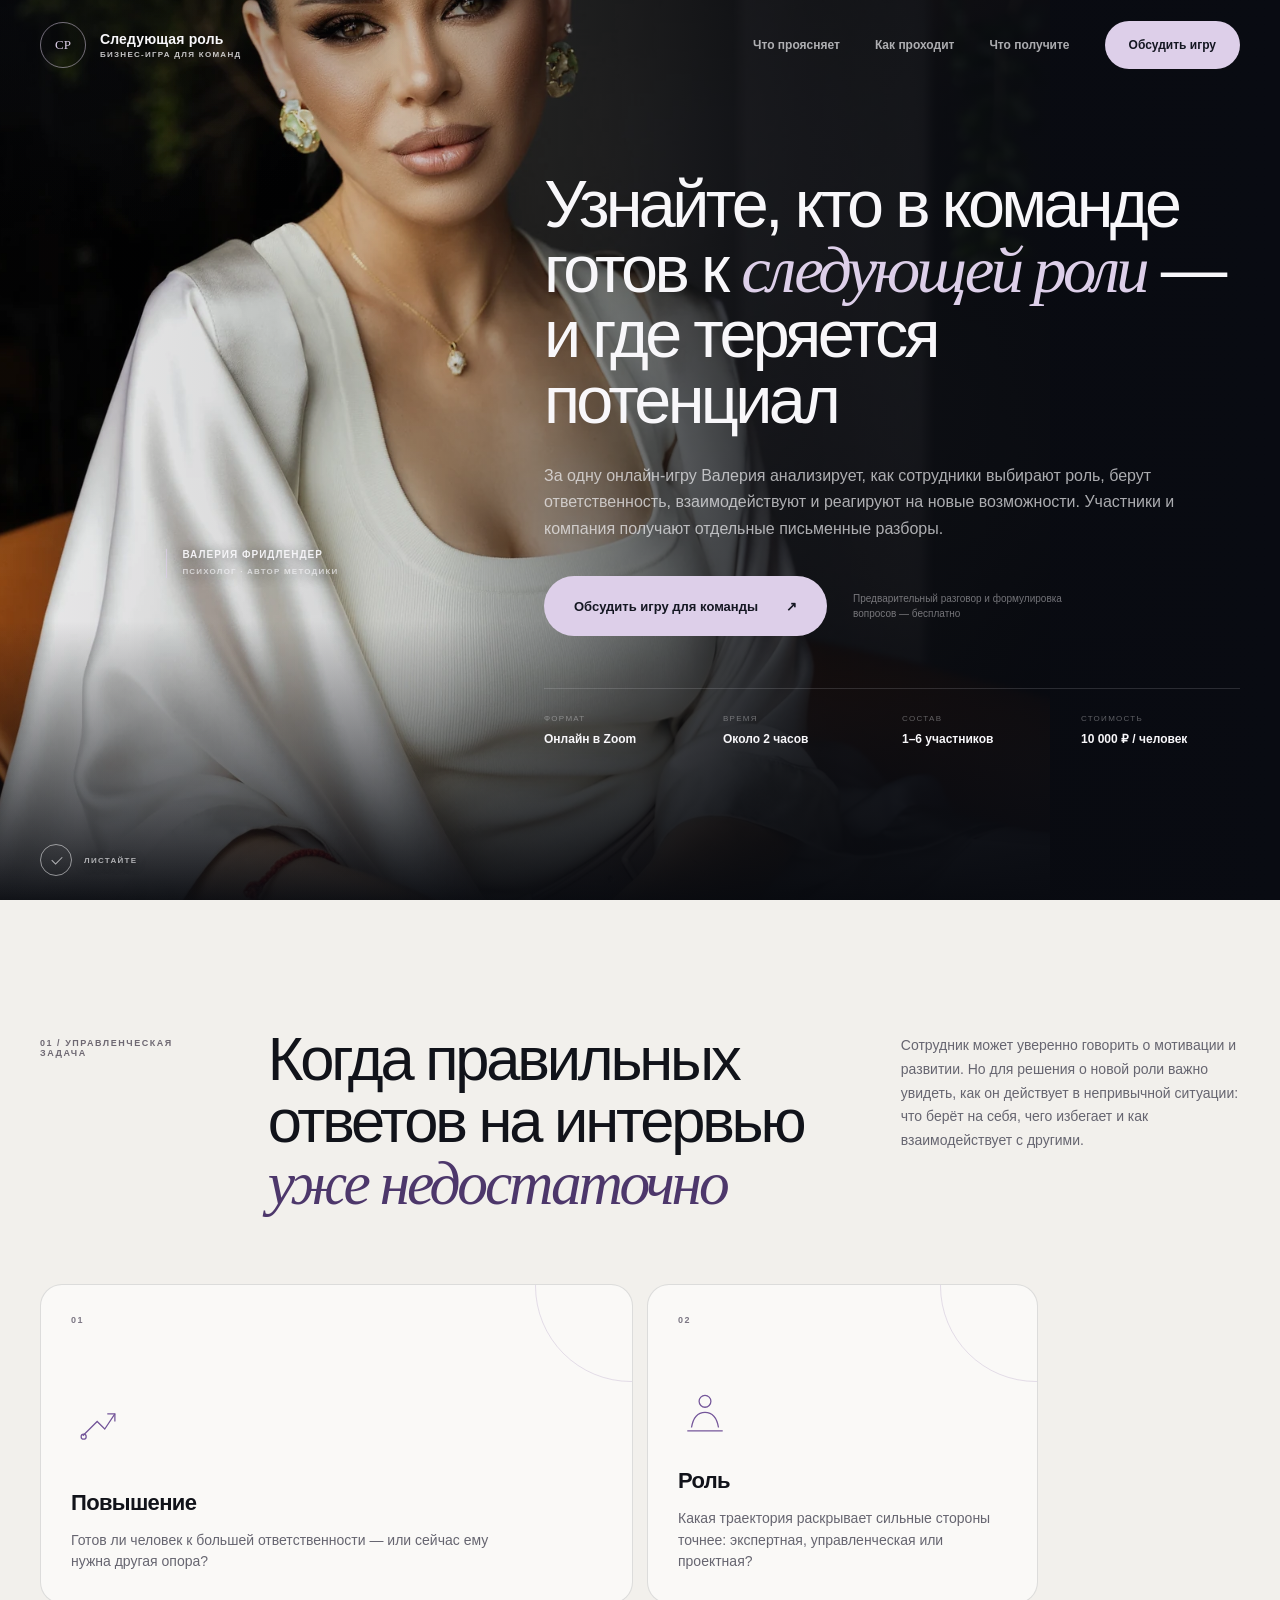
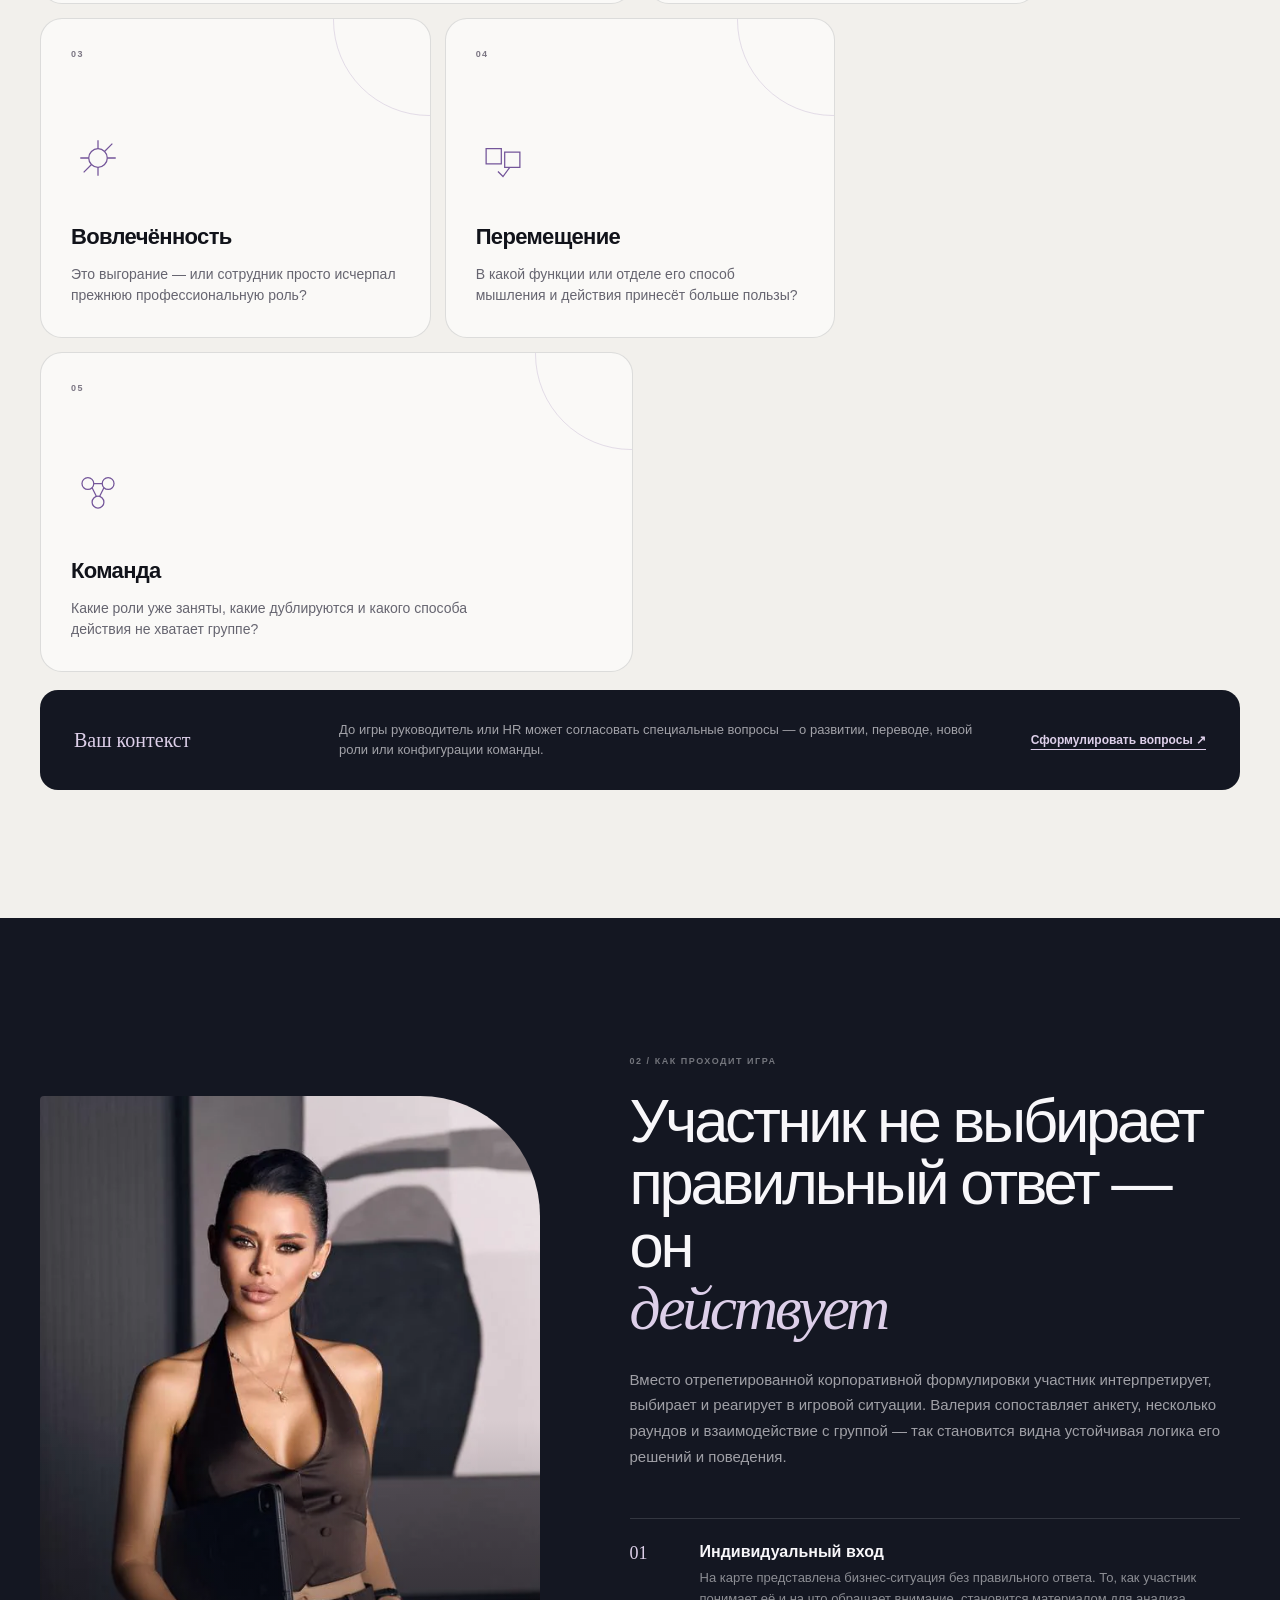
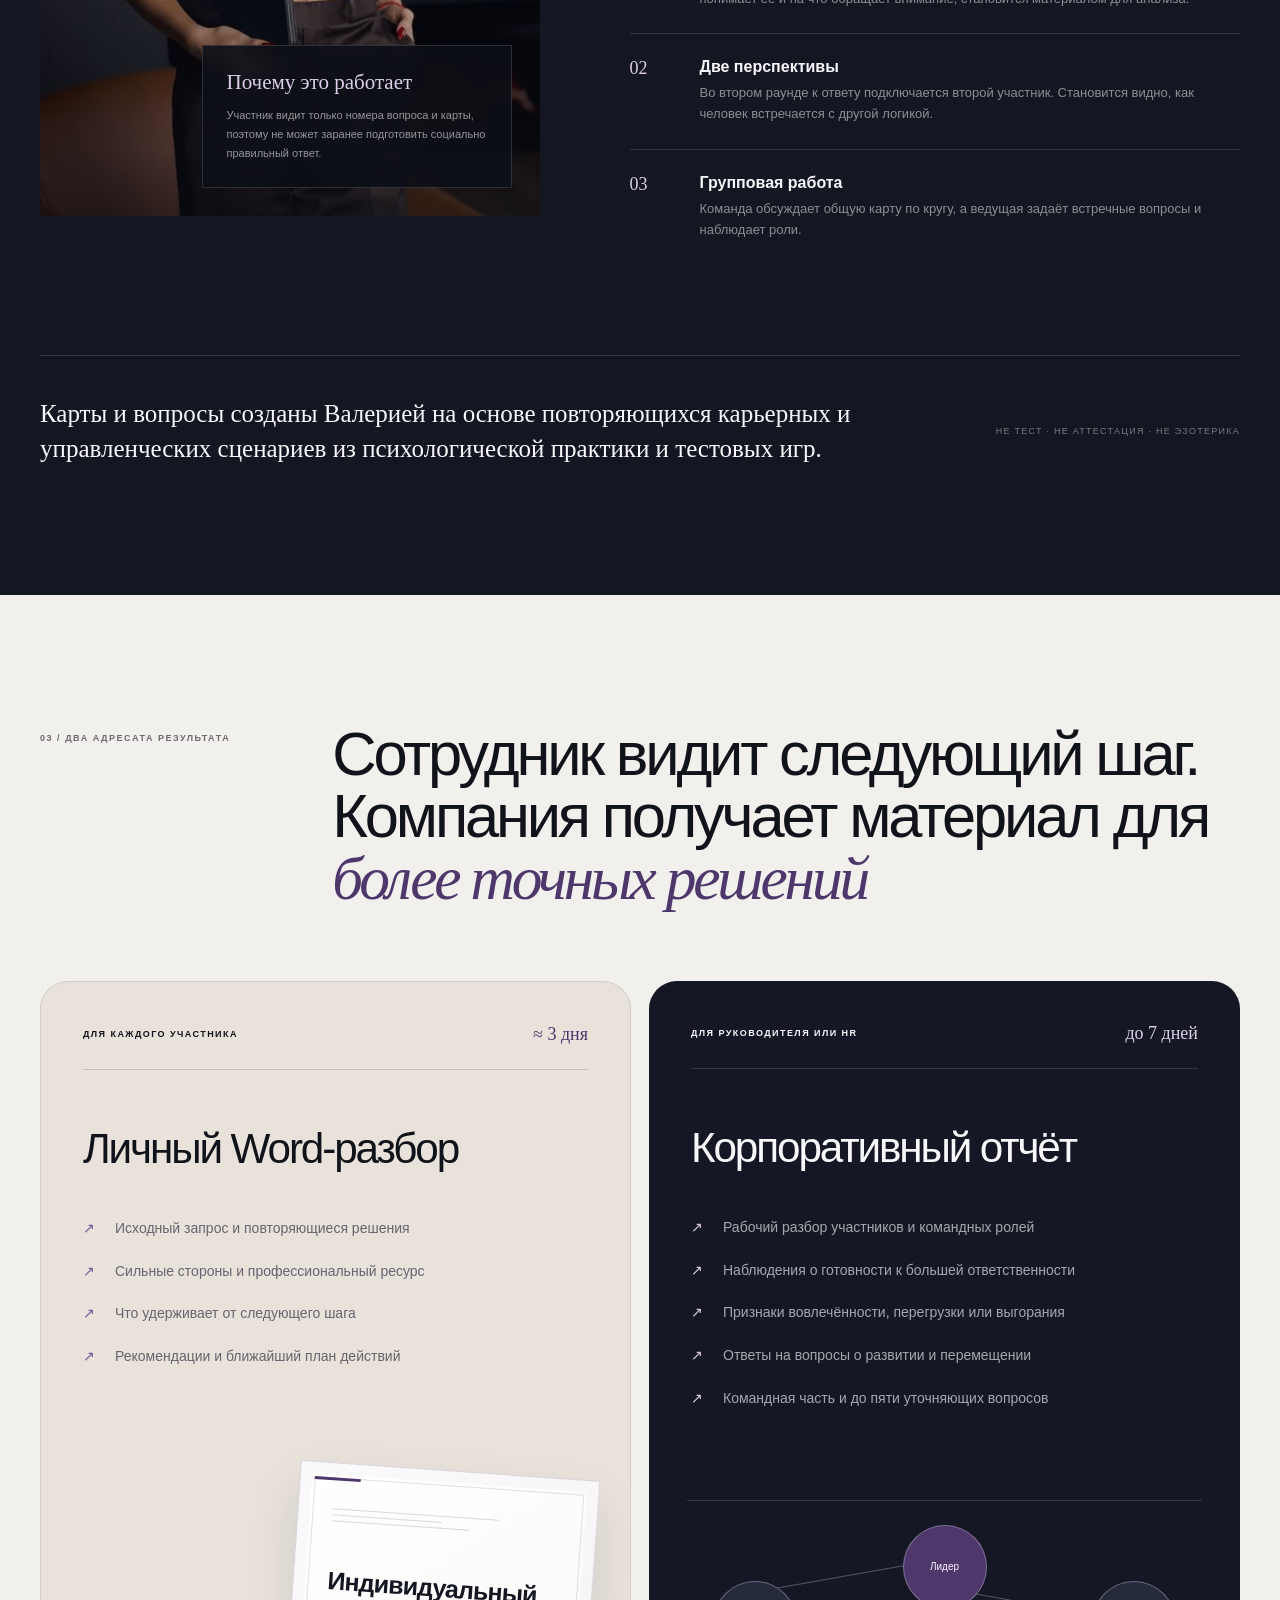
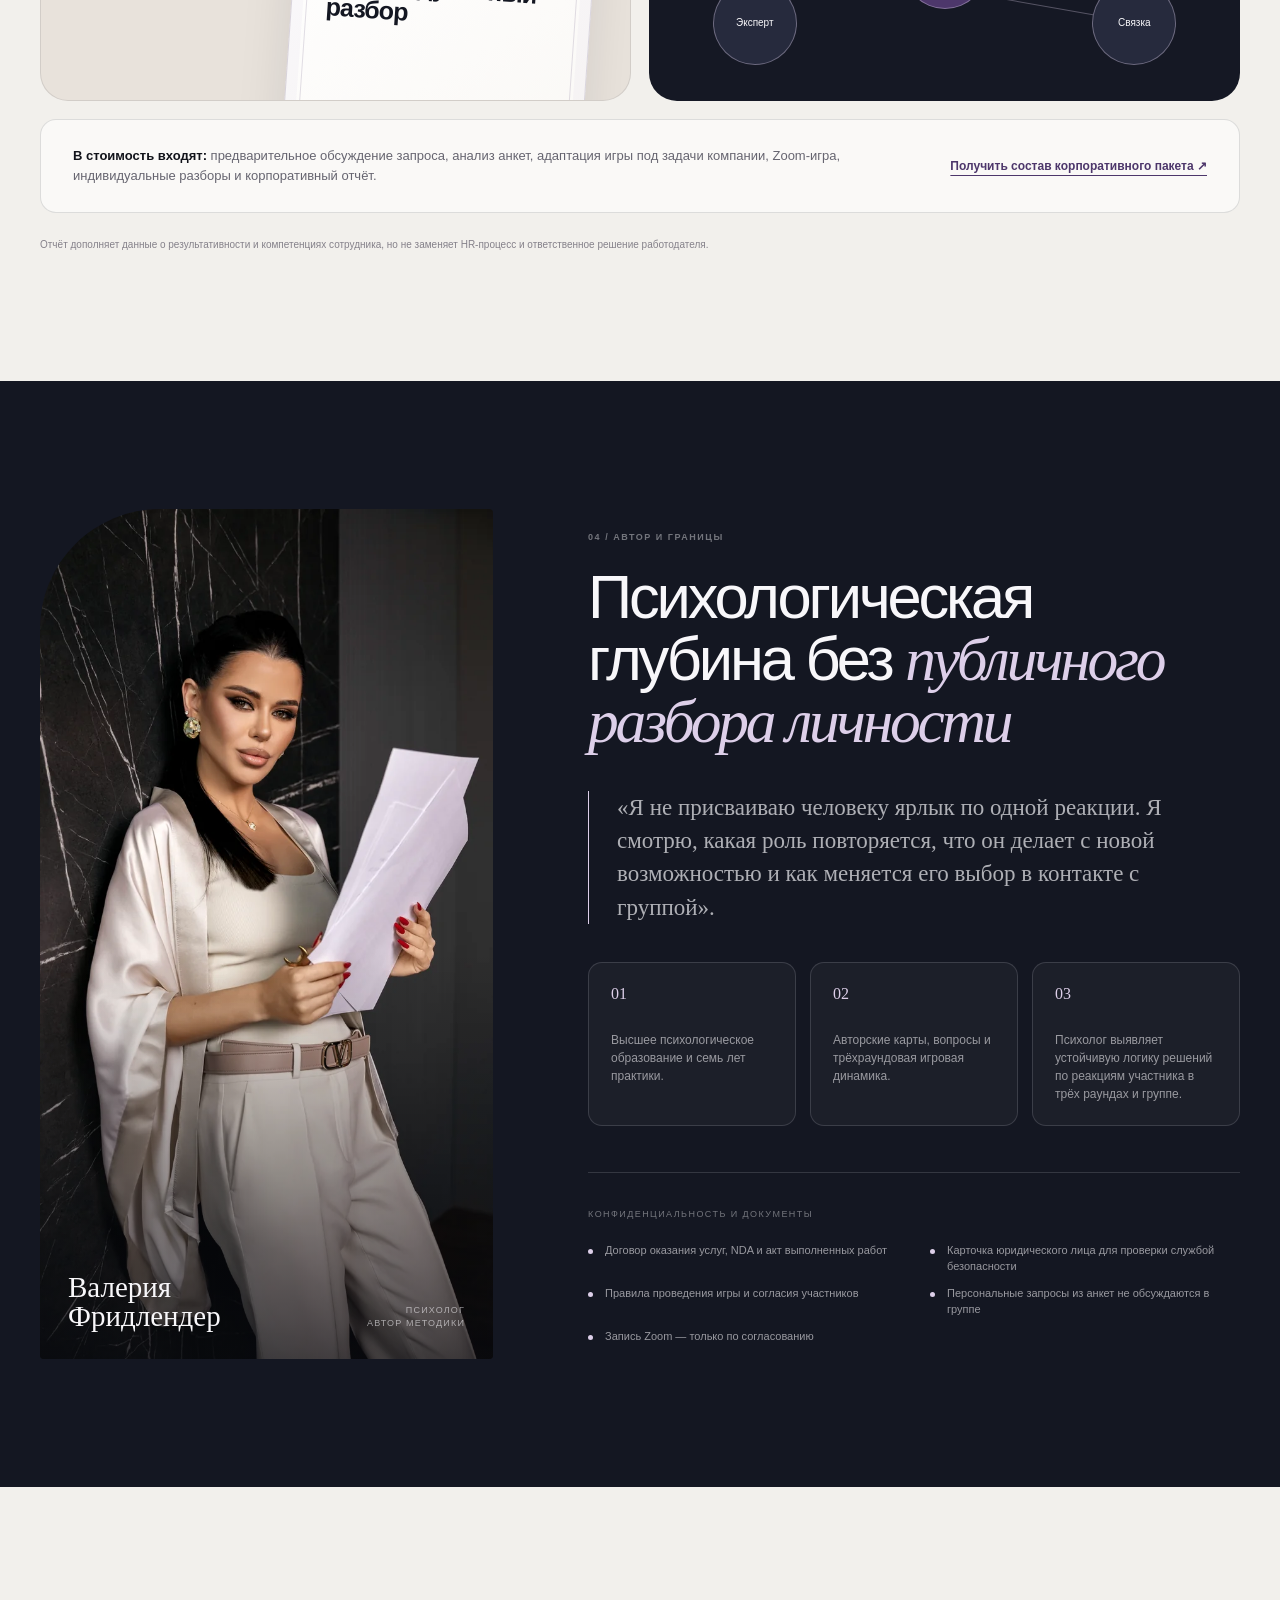
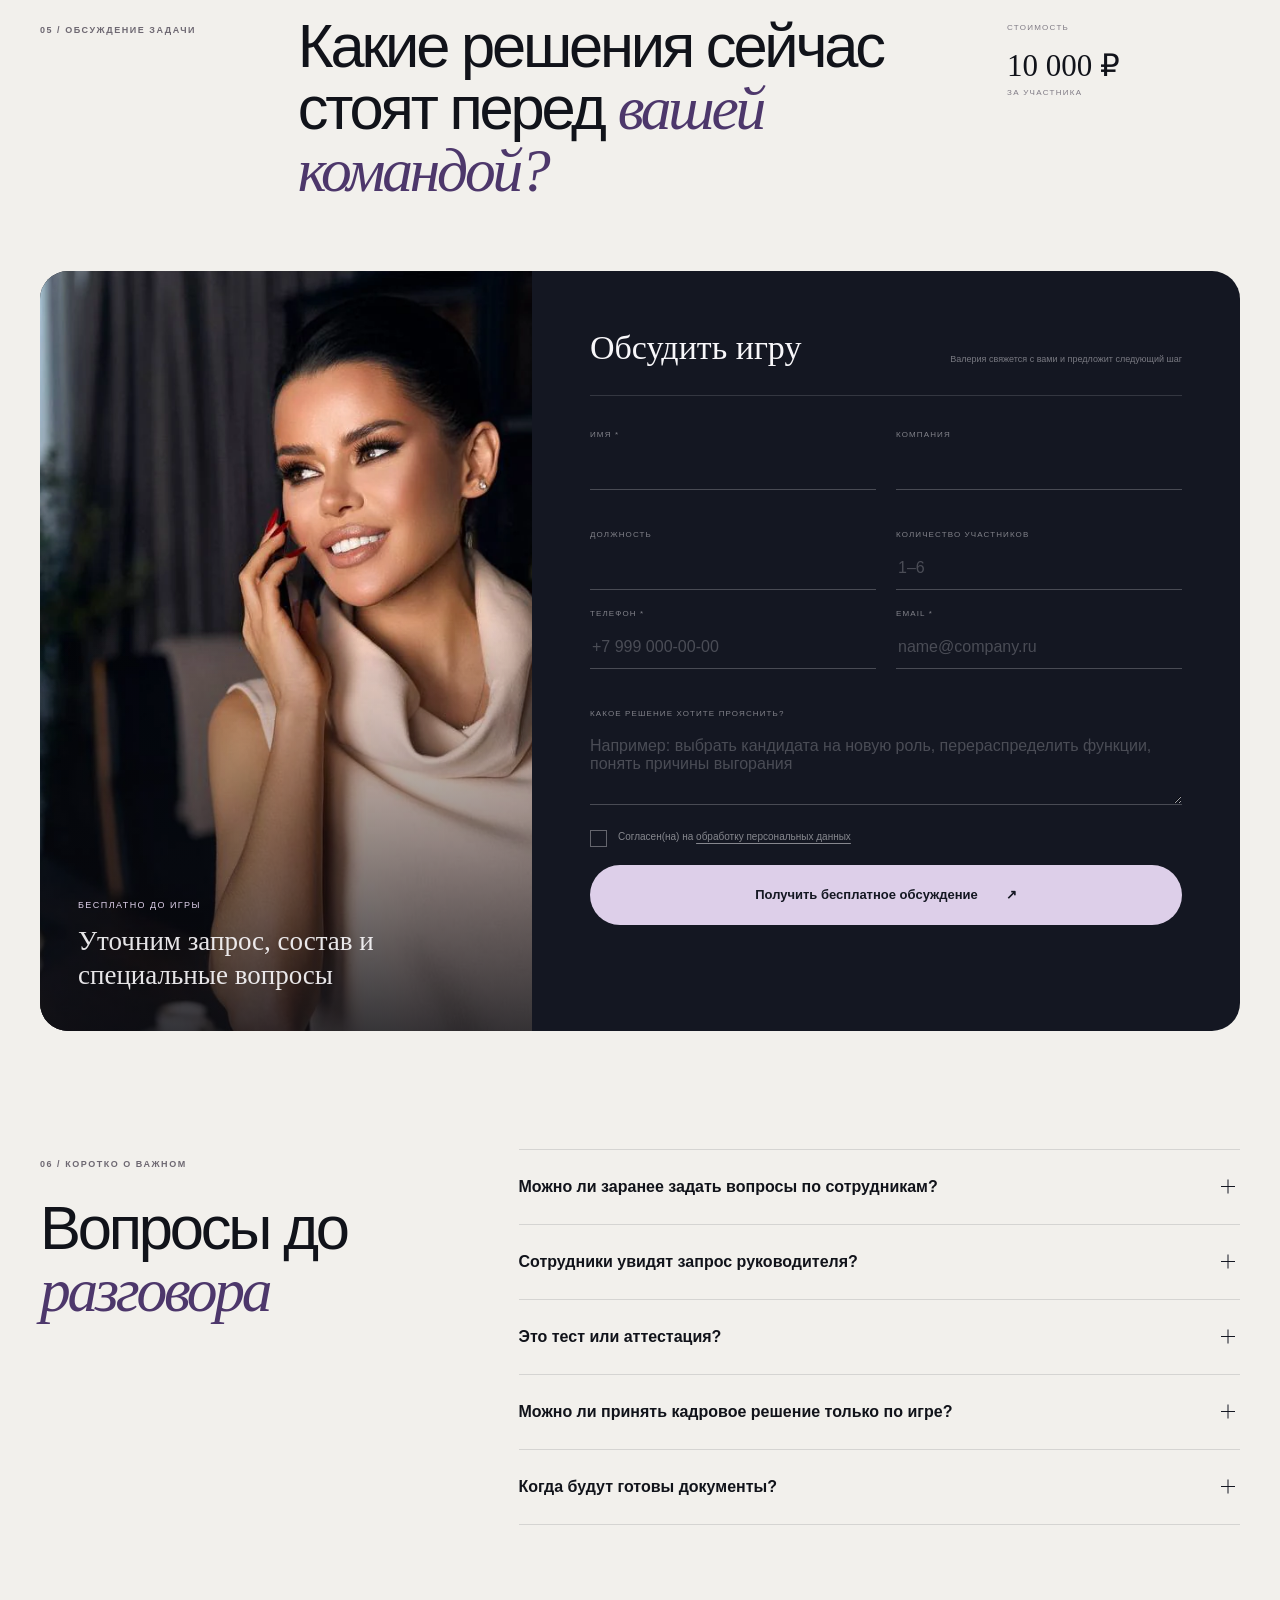
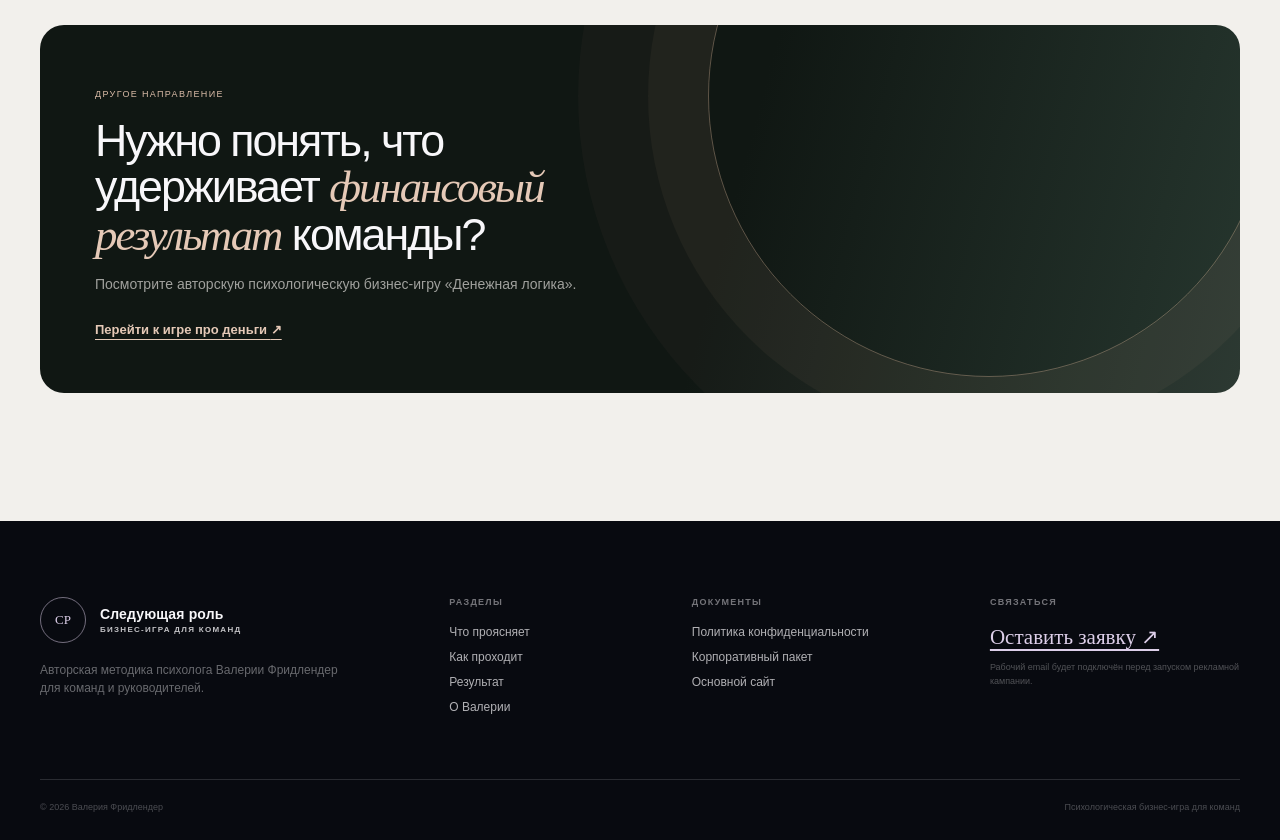
==== commit 8306eb6a: "Refine mobile game label" ====
--- a/index.html
+++ b/index.html
@@ -13,7 +13,7 @@
   <link rel="icon" href="assets/icons/favicon.svg" type="image/svg+xml">
   <link rel="preload" href="assets/images/hero-desktop.webp" as="image" media="(min-width: 768px)" type="image/webp">
   <link rel="preload" href="assets/images/hero-mobile-white.webp" as="image" media="(max-width: 767px)" type="image/webp">
-  <link rel="stylesheet" href="styles.css?v=20260721-12">
+  <link rel="stylesheet" href="styles.css?v=20260721-13">
   <script>document.documentElement.classList.remove('no-js');</script>
 </head>
 <body>
@@ -25,7 +25,7 @@
         <span class="brand-mark" aria-hidden="true">СР</span>
         <span class="brand-copy">
           <strong>Следующая роль</strong>
-          <small>Психологическая бизнес-игра</small>
+          <small>Бизнес-игра для команд</small>
         </span>
       </a>
 
@@ -334,7 +334,7 @@
       <div>
         <a class="brand brand-footer" href="#top">
           <span class="brand-mark" aria-hidden="true">СР</span>
-          <span class="brand-copy"><strong>Следующая роль</strong><small>Психологическая бизнес-игра</small></span>
+          <span class="brand-copy"><strong>Следующая роль</strong><small>Бизнес-игра для команд</small></span>
         </a>
         <p>Авторская методика психолога Валерии Фридлендер для команд и руководителей.</p>
       </div>
--- a/styles.css
+++ b/styles.css
@@ -397,9 +397,9 @@
 
 @media (max-width: 390px) {
   .brand { gap: 10px; }
-  .brand-copy { min-width: 0; }
+  .brand-copy { min-width: 0; gap: 4px; }
   .brand-copy strong { font-size: 11px; }
-  .brand-copy small { display: block; color: rgba(248, 247, 250, .68); font-size: 6px; line-height: 1.2; letter-spacing: .1em; white-space: nowrap; }
+  .brand-copy small { display: block; color: rgba(248, 247, 250, .68); font-size: 6.4px; line-height: 1.2; letter-spacing: .1em; white-space: nowrap; }
   .hero h1 { font-size: 37px; }
   .result-card { min-height: 740px; }
   .result-card-head { align-items: flex-start; flex-direction: column; gap: 8px; }
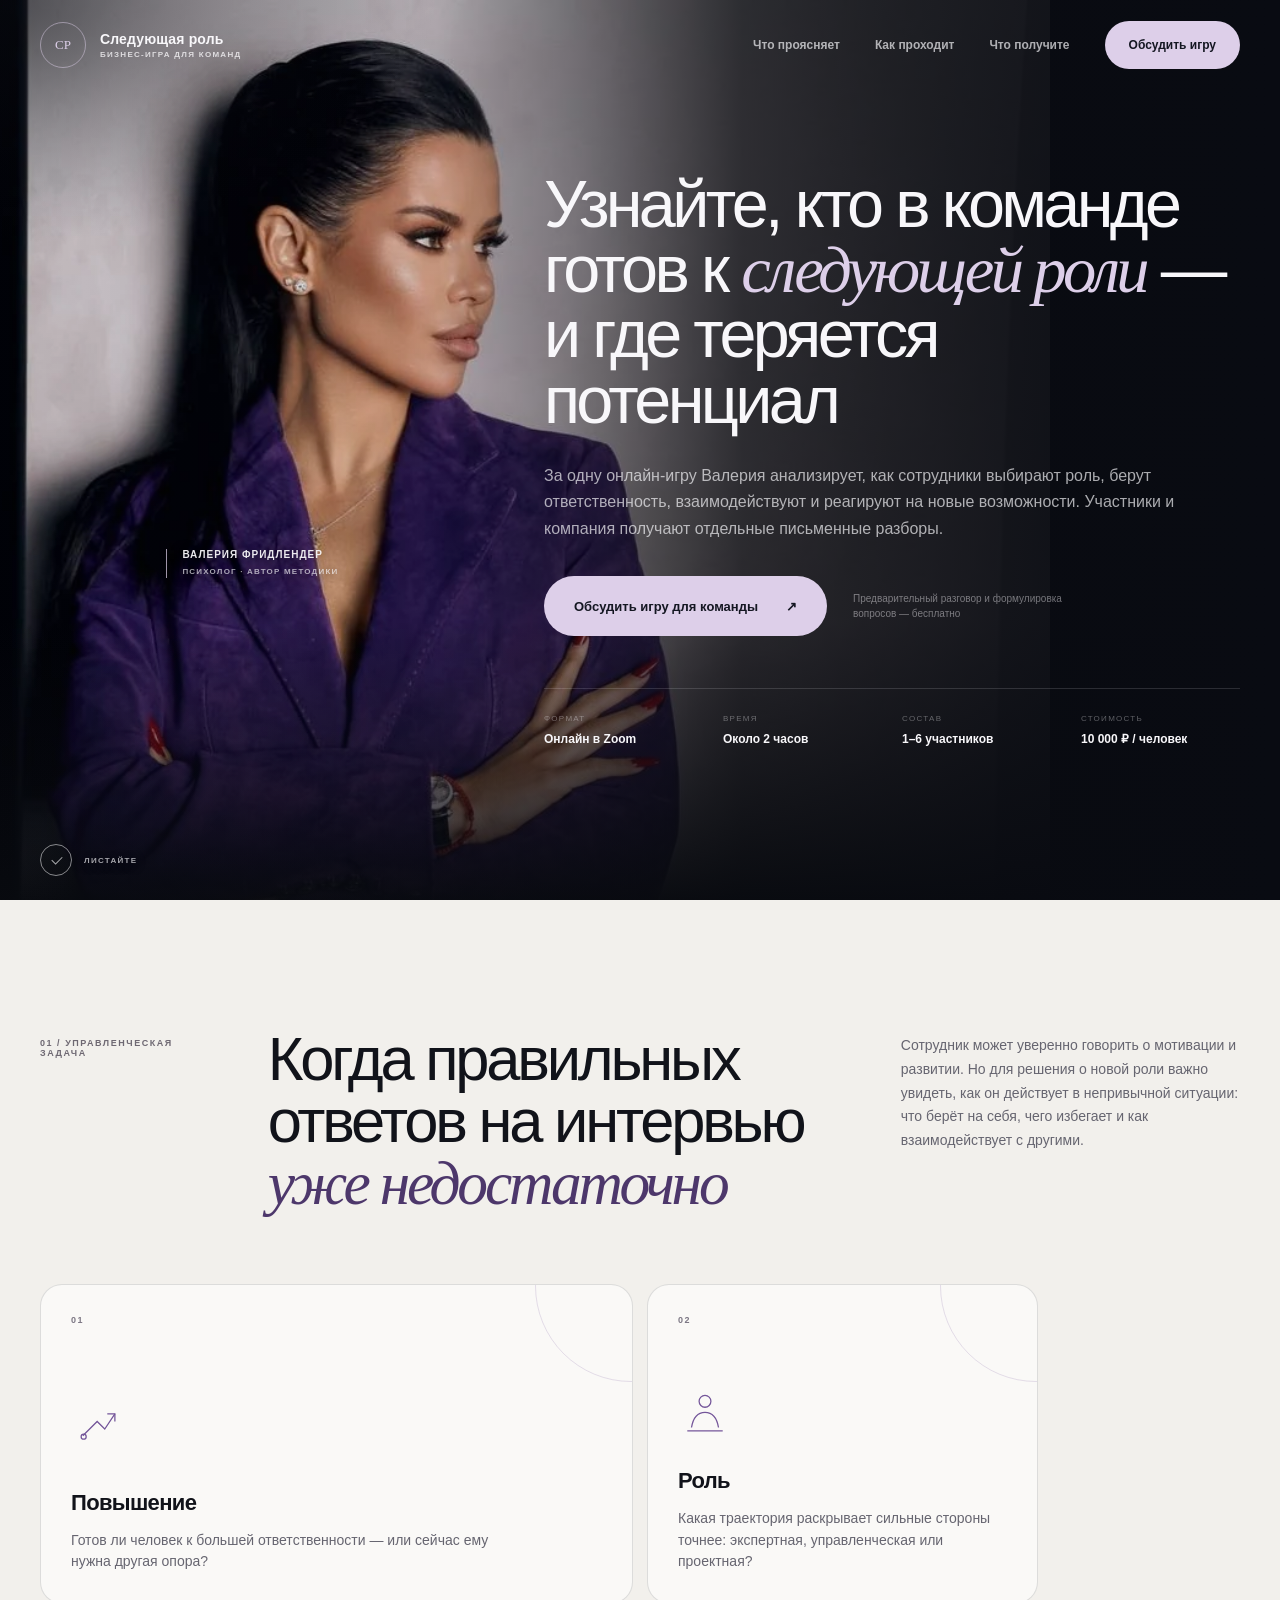
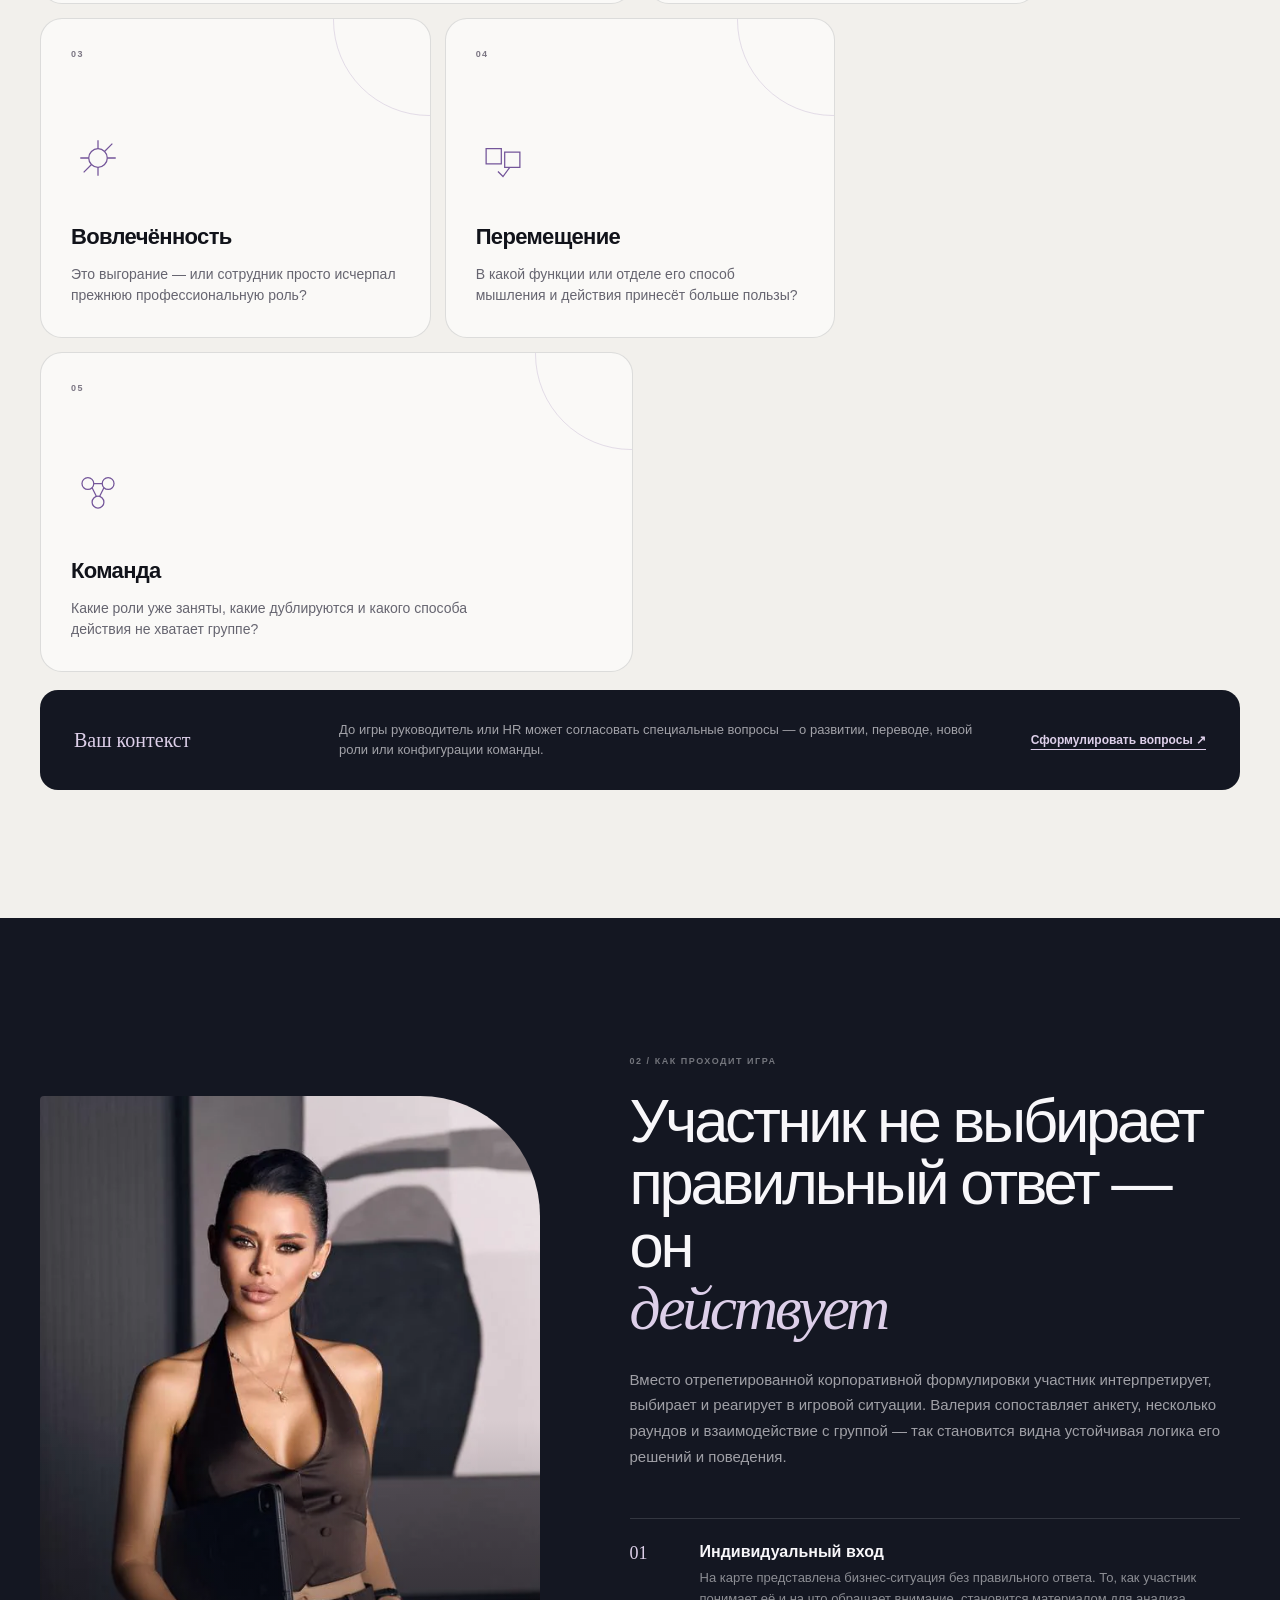
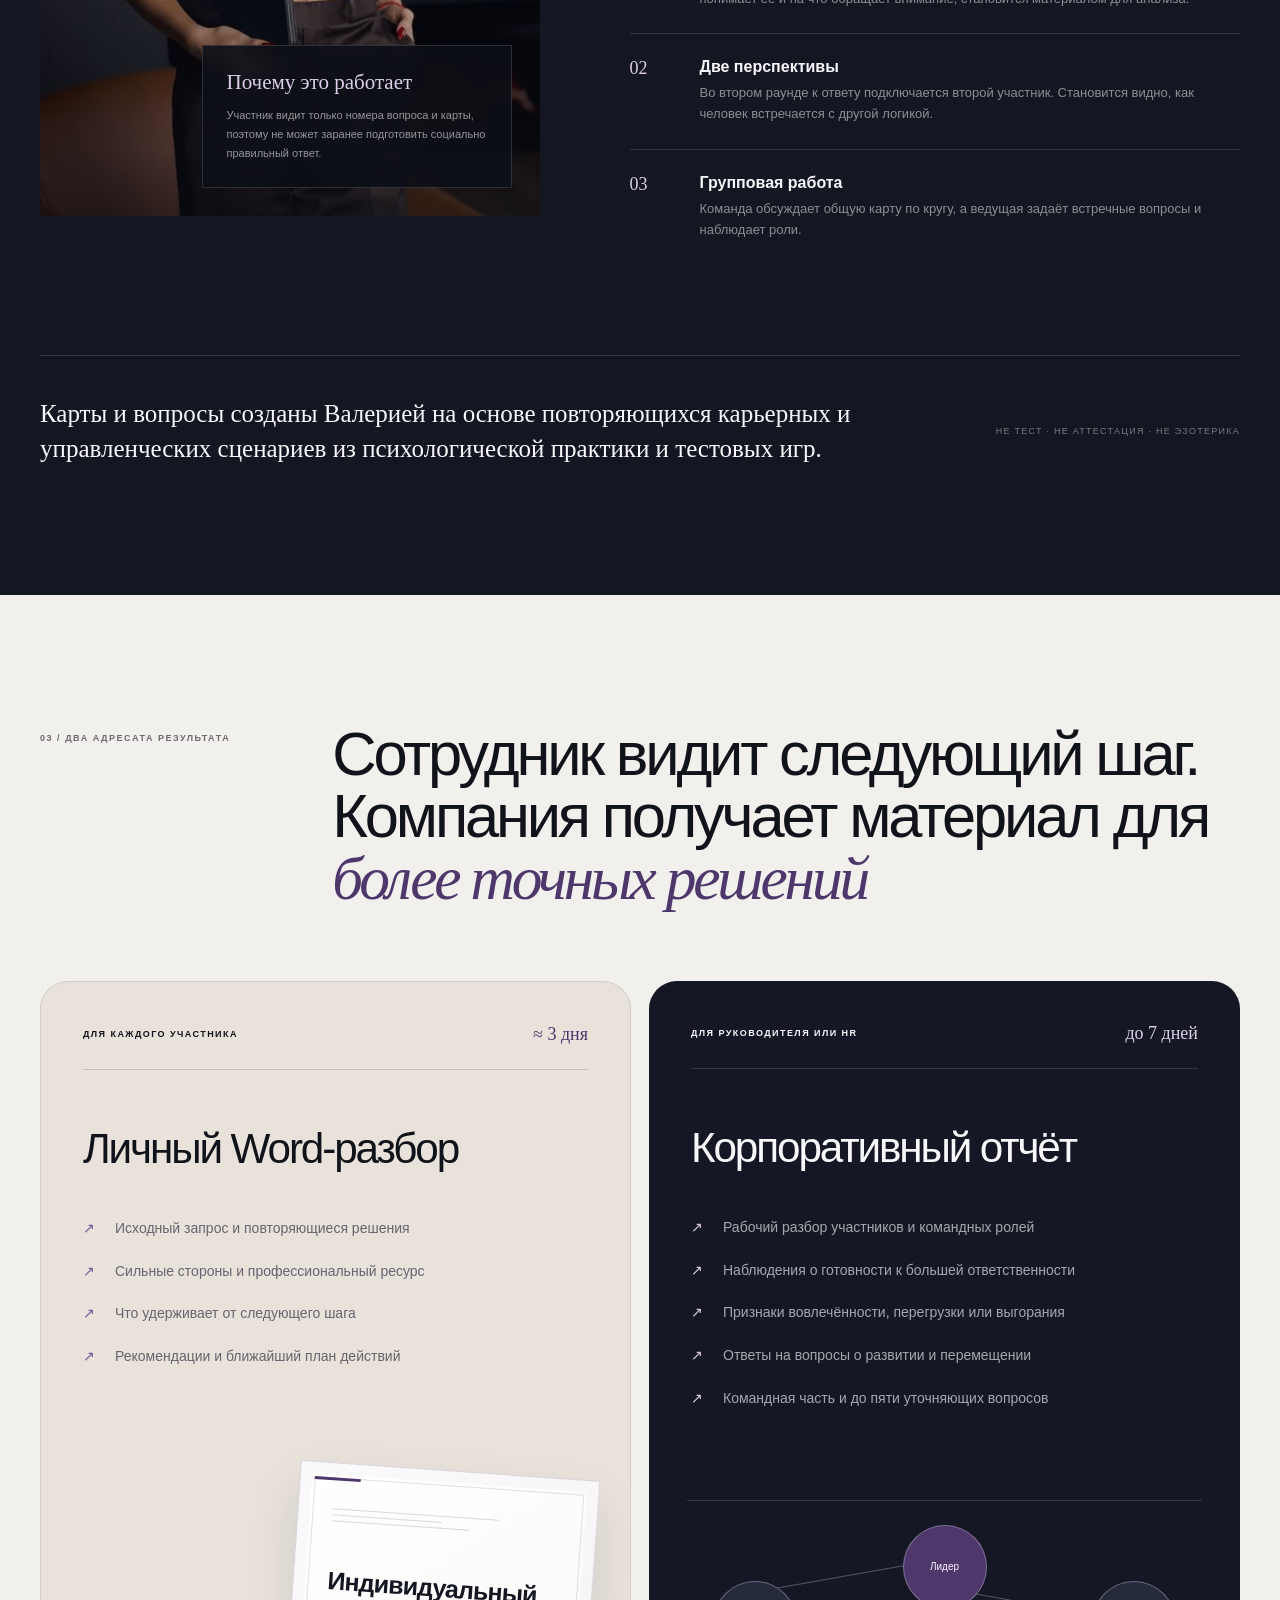
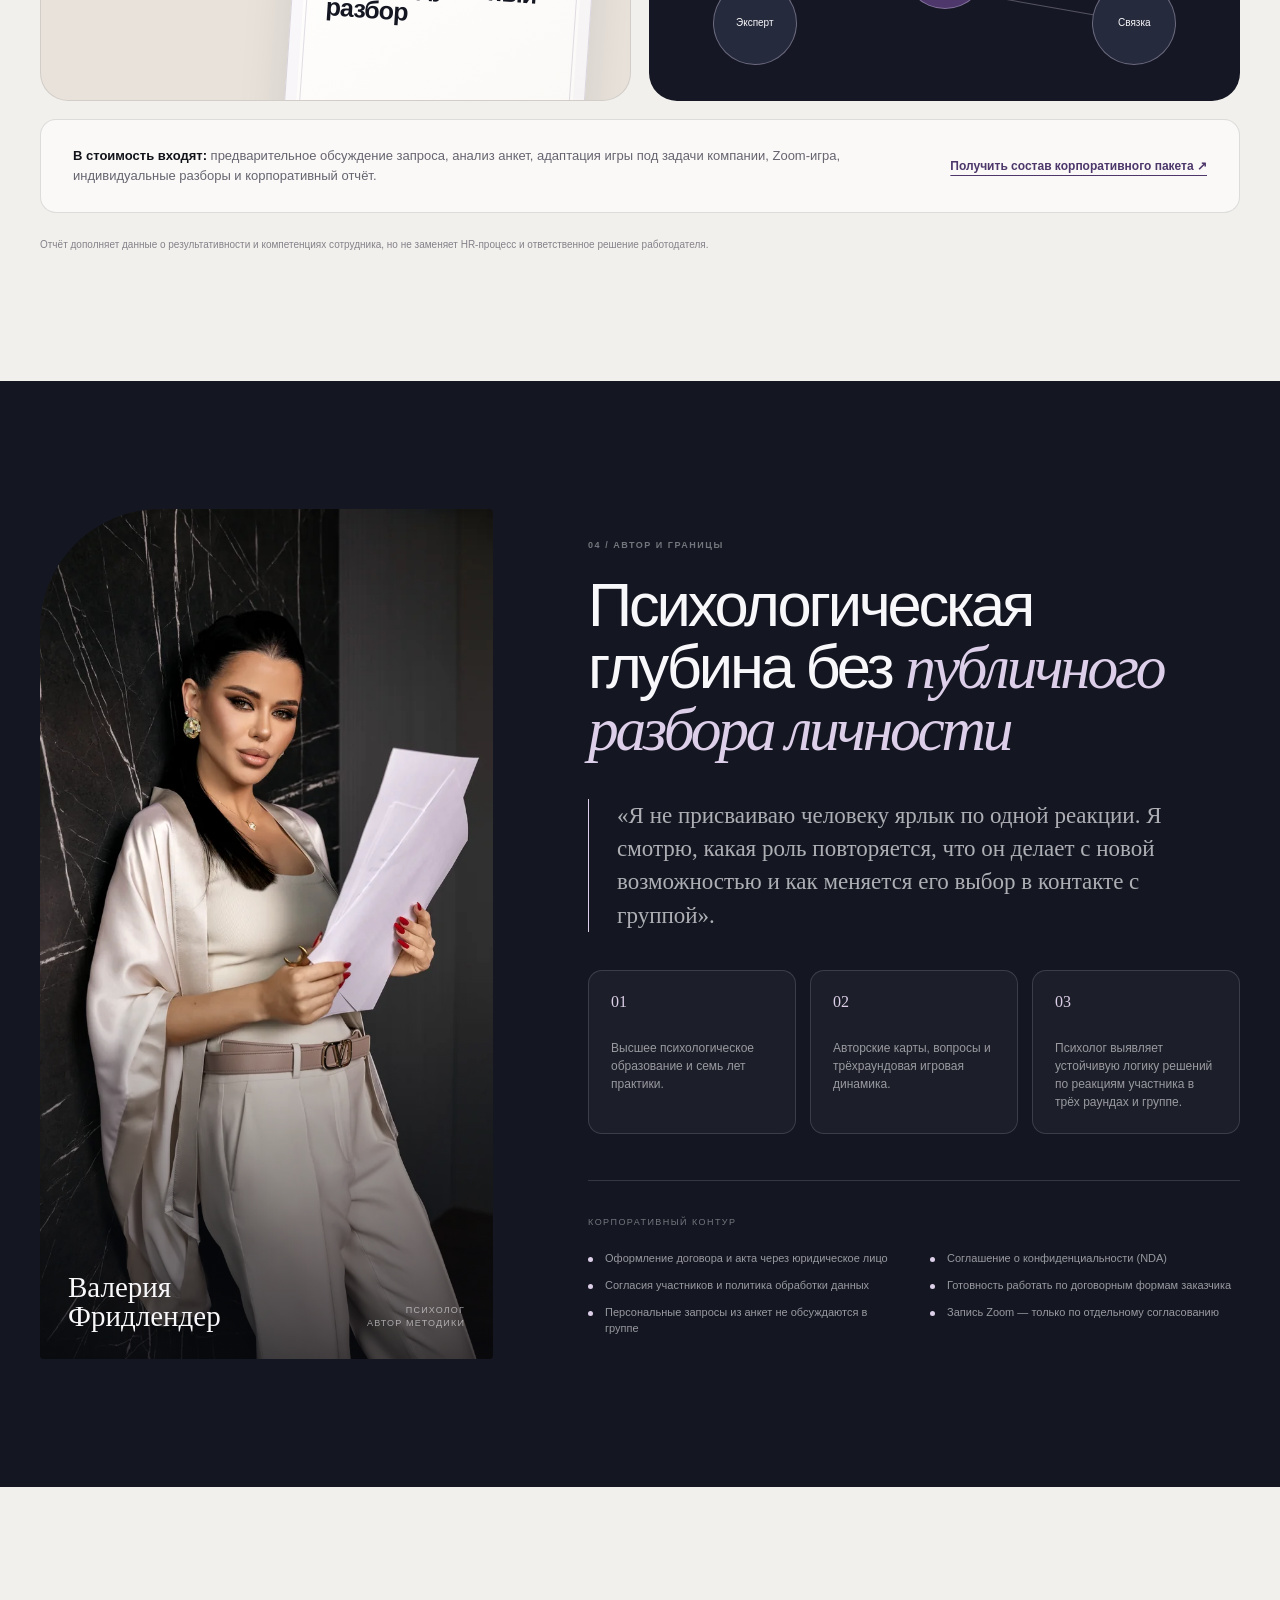
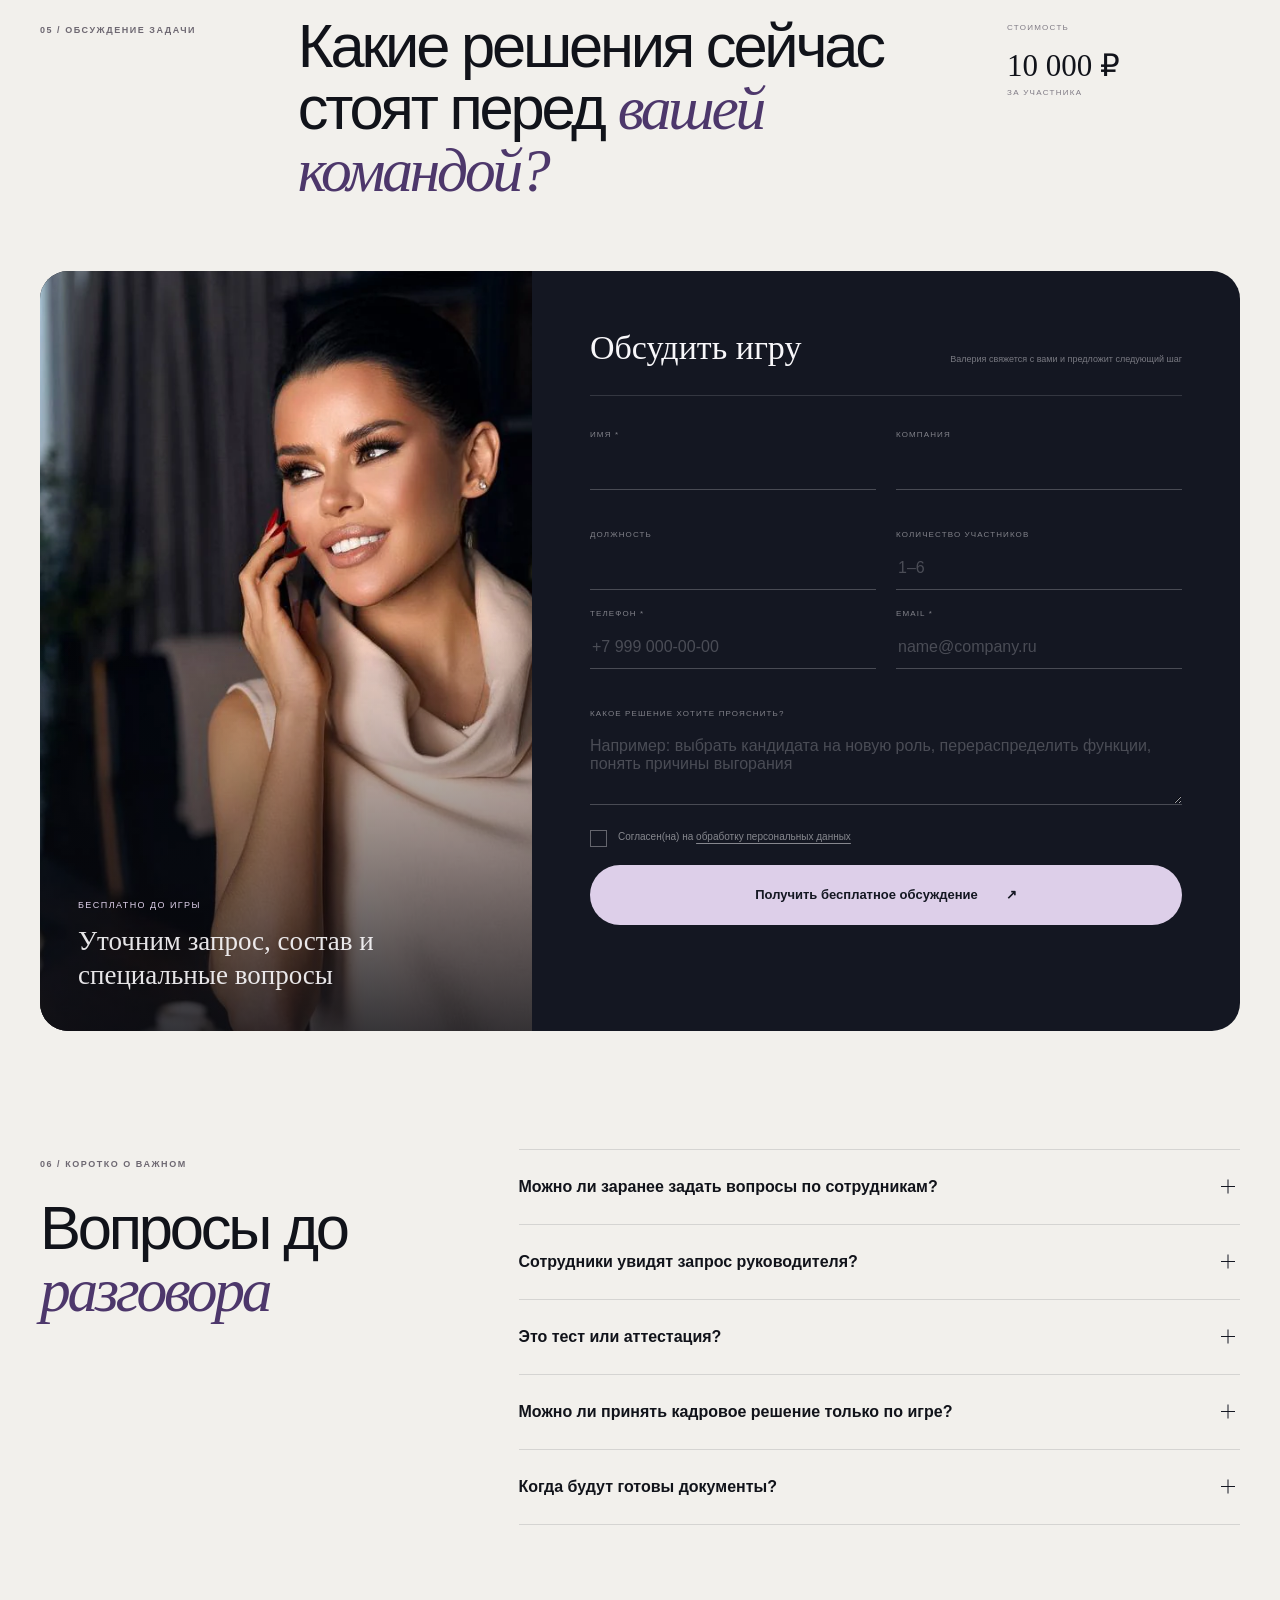
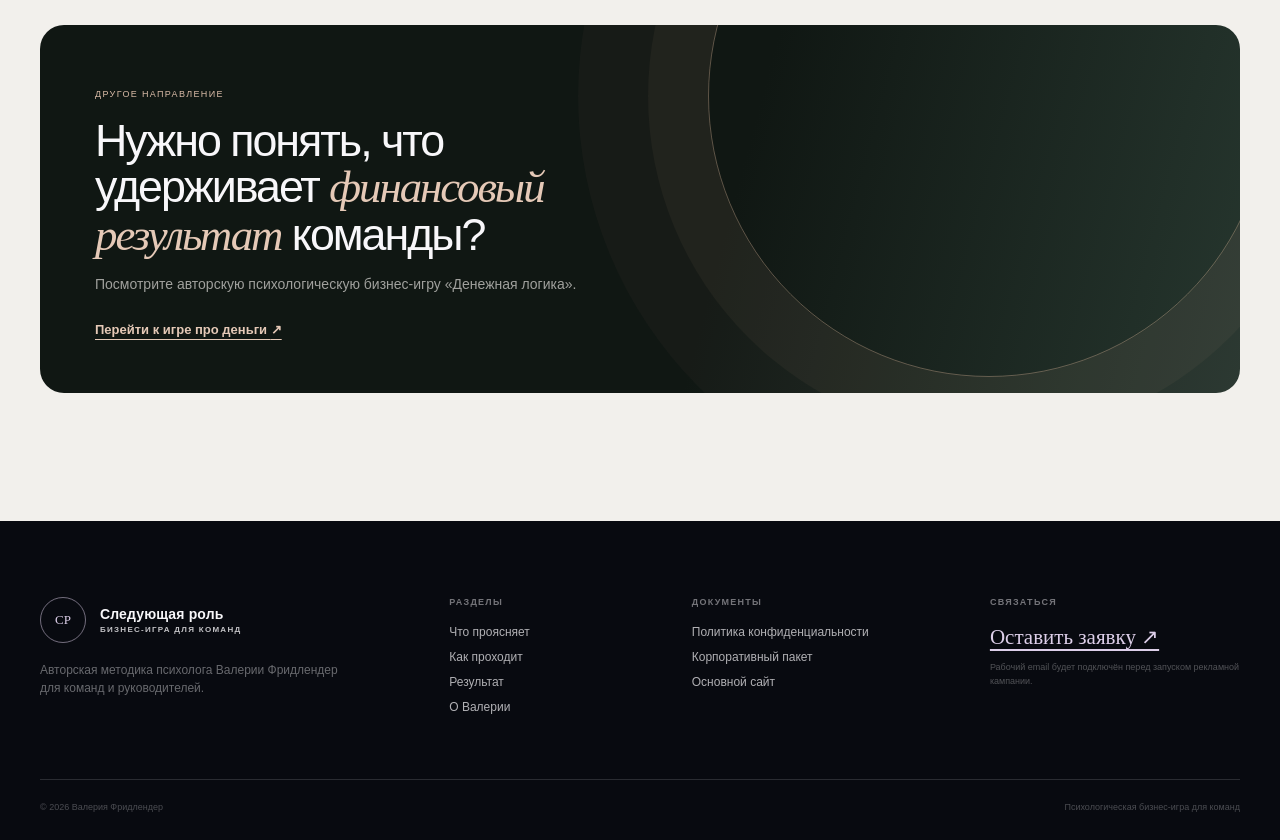
==== commit 7915e712: "Use smiling mobile portrait and refine corporate section" ====
--- a/index.html
+++ b/index.html
@@ -12,7 +12,7 @@
   <meta property="og:image" content="assets/images/og-career.jpg">
   <link rel="icon" href="assets/icons/favicon.svg" type="image/svg+xml">
   <link rel="preload" href="assets/images/hero-desktop.webp" as="image" media="(min-width: 768px)" type="image/webp">
-  <link rel="preload" href="assets/images/hero-mobile-white.webp" as="image" media="(max-width: 767px)" type="image/webp">
+  <link rel="preload" href="assets/images/hero-mobile-smile-marble.webp" as="image" media="(max-width: 767px)" type="image/webp">
   <link rel="stylesheet" href="styles.css?v=20260721-13">
   <script>document.documentElement.classList.remove('no-js');</script>
 </head>
@@ -46,8 +46,8 @@
   <main id="main">
     <section class="hero" id="top" aria-labelledby="hero-title">
       <picture class="hero-media">
-        <source media="(max-width: 767px)" srcset="assets/images/hero-mobile-white.webp" type="image/webp">
-        <source media="(max-width: 767px)" srcset="assets/images/hero-mobile-white.jpg">
+        <source media="(max-width: 767px)" srcset="assets/images/hero-mobile-smile-marble.webp" type="image/webp">
+        <source media="(max-width: 767px)" srcset="assets/images/hero-mobile-smile-marble.jpg">
         <source srcset="assets/images/hero-desktop.webp" type="image/webp">
         <img src="assets/images/hero-desktop.jpg" alt="Психолог Валерия Фридлендер в фиолетовом деловом костюме" width="1218" height="733">
       </picture>
@@ -245,13 +245,14 @@
           </div>
 
           <div class="security" data-reveal>
-            <span>Конфиденциальность и документы</span>
+            <span>Корпоративный контур</span>
             <ul>
-              <li>Договор оказания услуг, NDA и акт выполненных работ</li>
-              <li>Карточка юридического лица для проверки службой безопасности</li>
-              <li>Правила проведения игры и согласия участников</li>
+              <li>Оформление договора и акта через юридическое лицо</li>
+              <li>Соглашение о конфиденциальности (NDA)</li>
+              <li>Согласия участников и политика обработки данных</li>
+              <li>Готовность работать по договорным формам заказчика</li>
               <li>Персональные запросы из анкет не обсуждаются в группе</li>
-              <li>Запись Zoom — только по согласованию</li>
+              <li>Запись Zoom — только по отдельному согласованию</li>
             </ul>
           </div>
         </div>
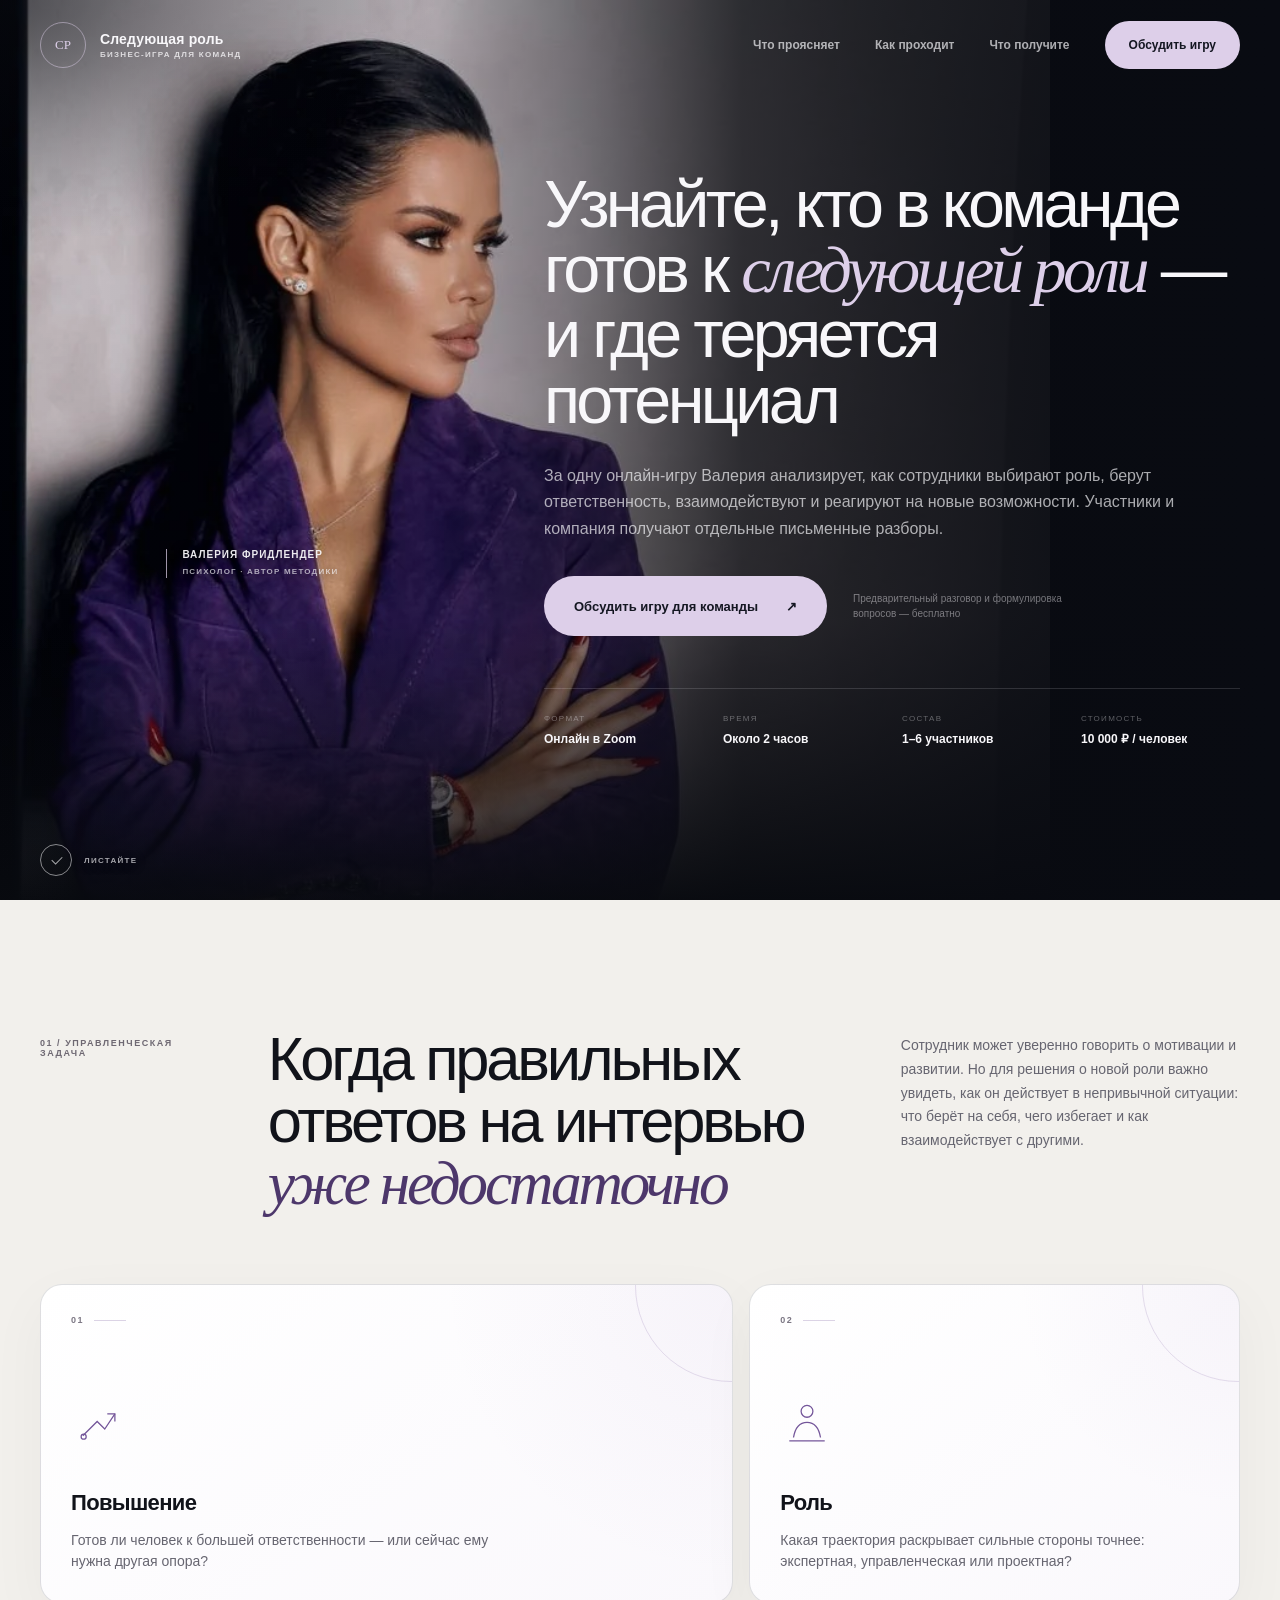
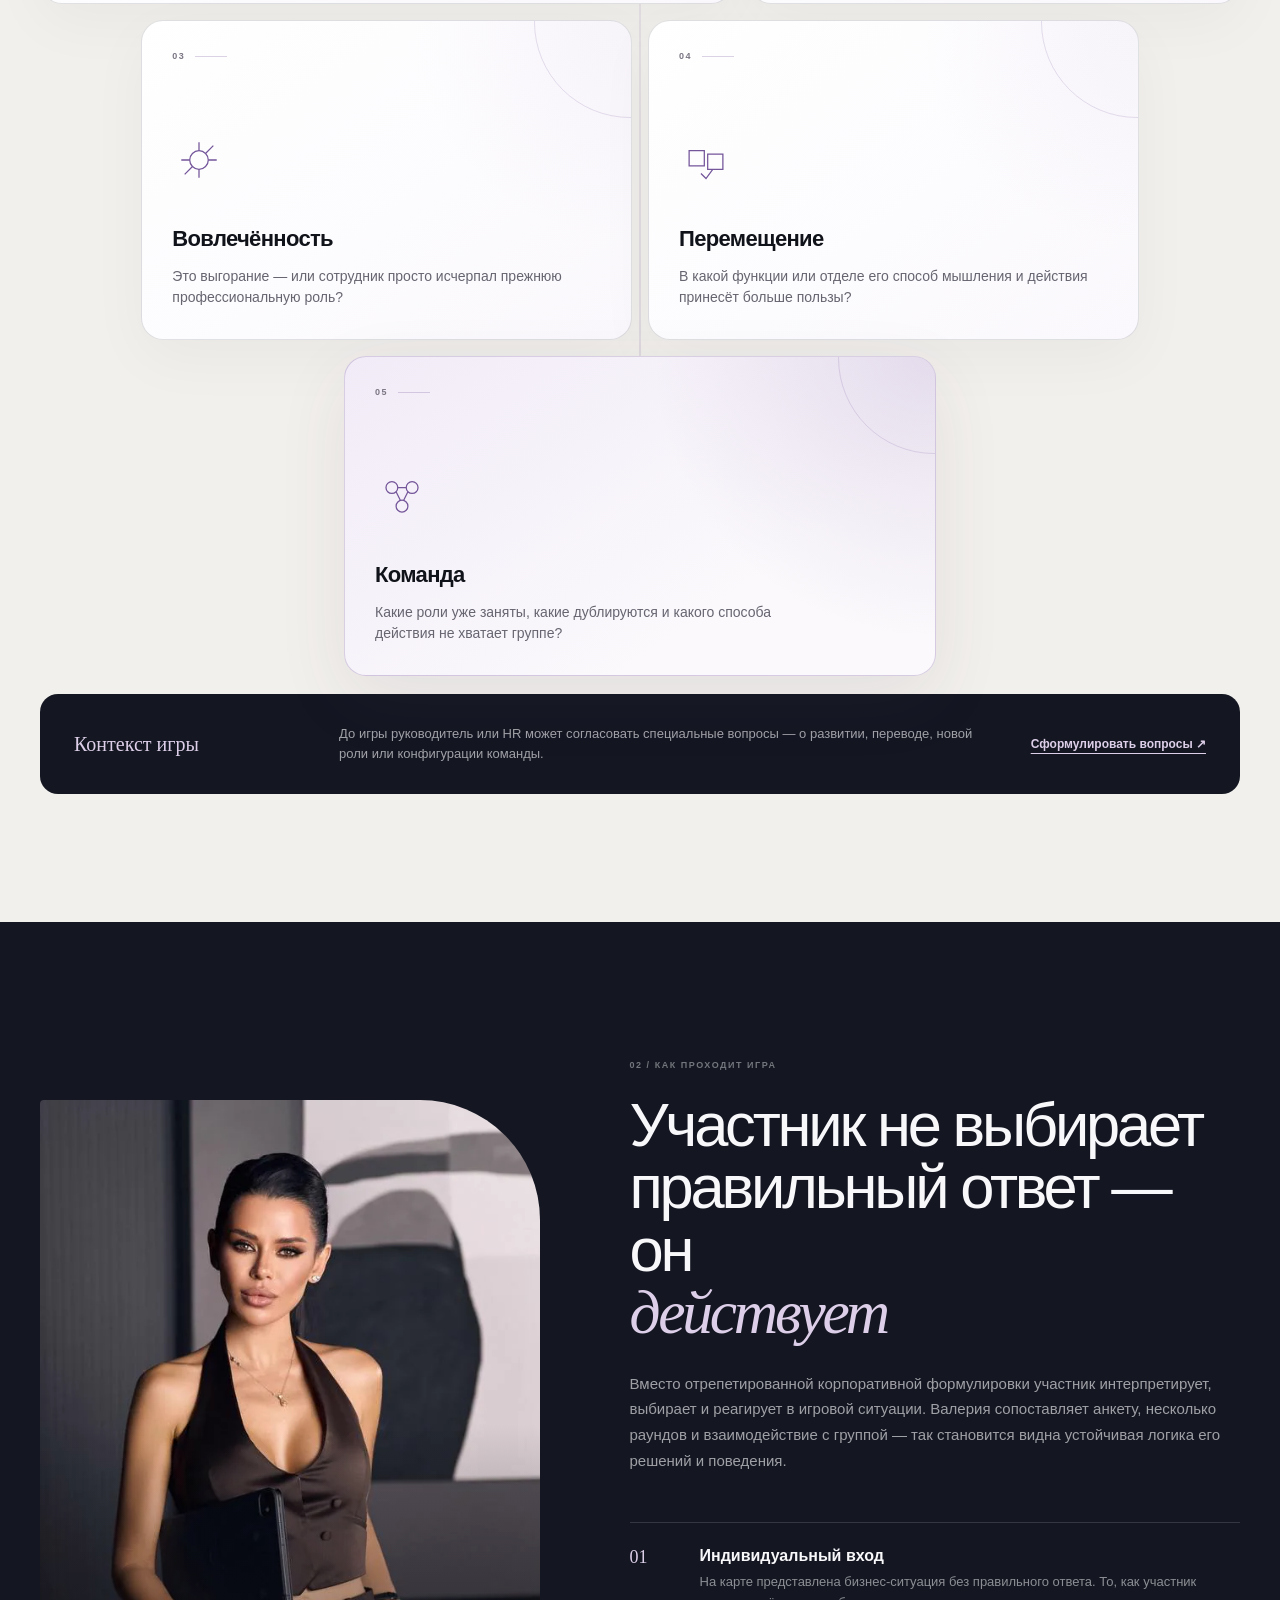
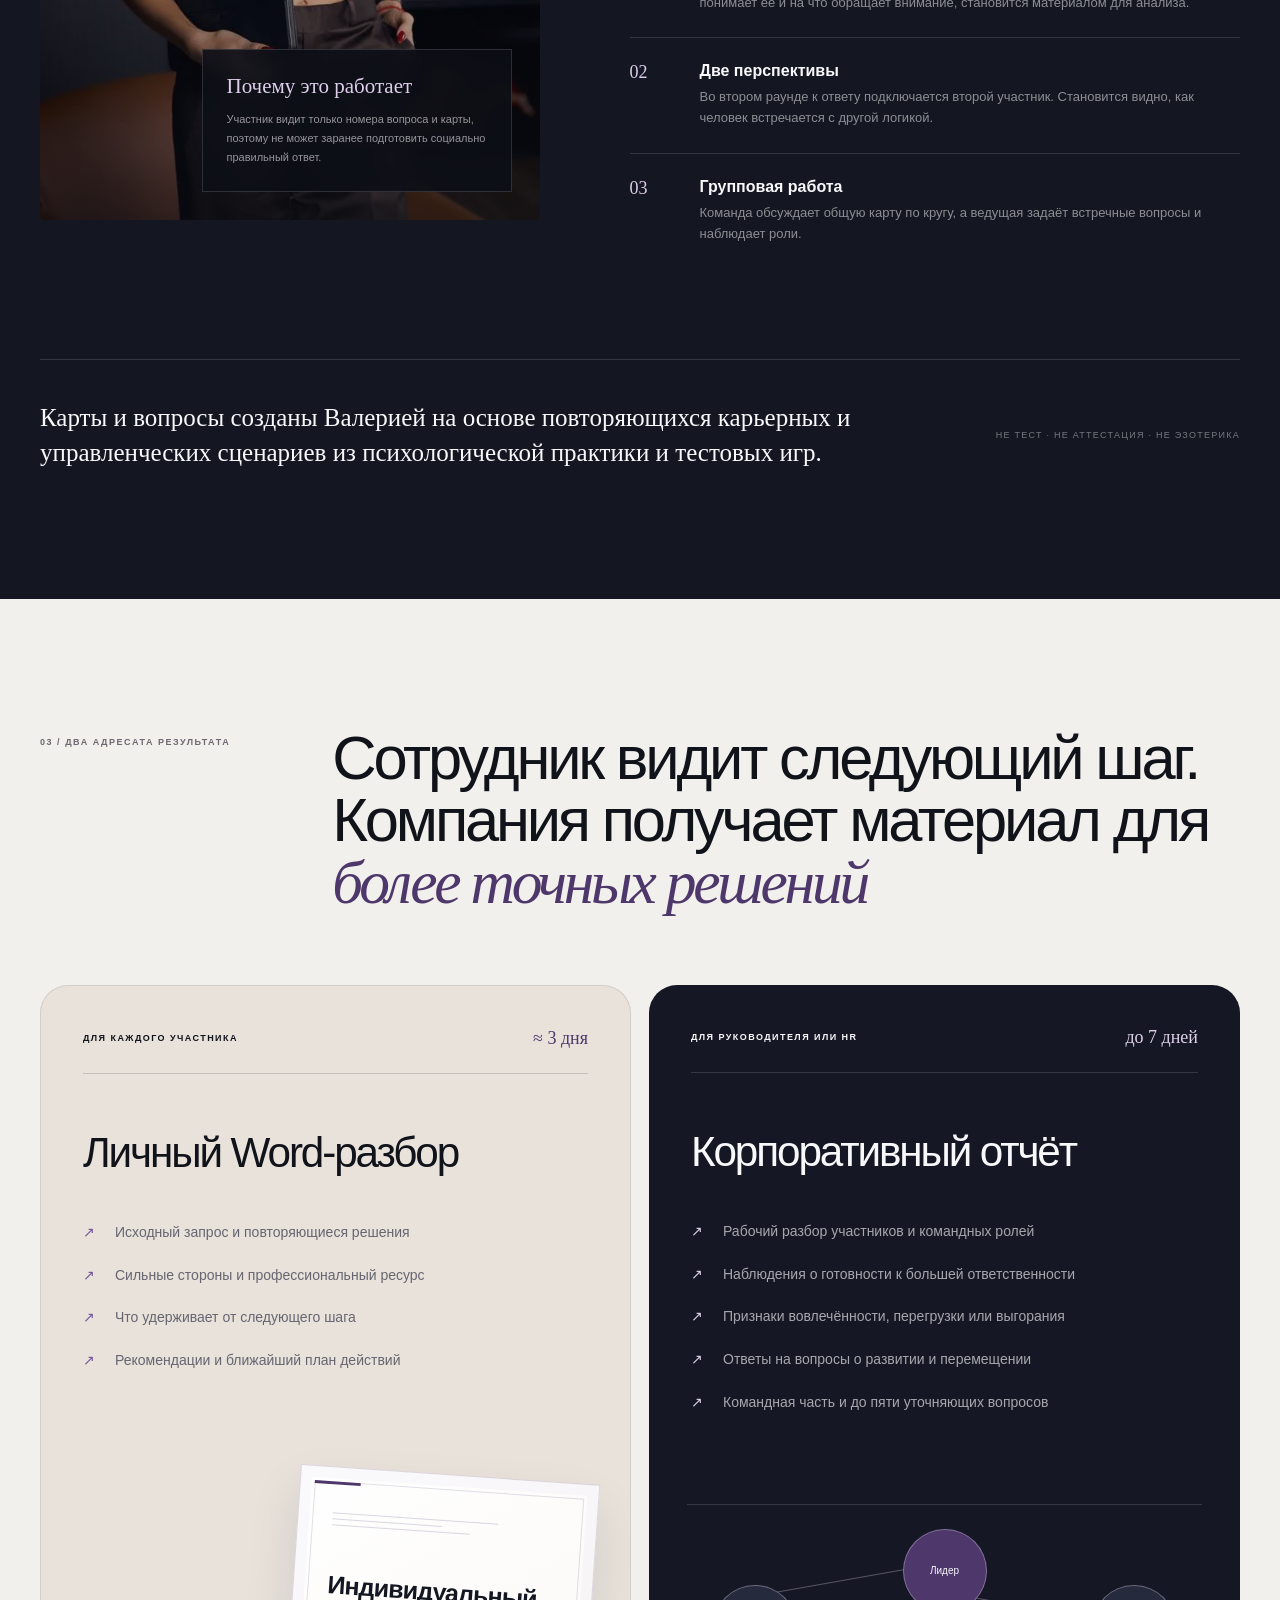
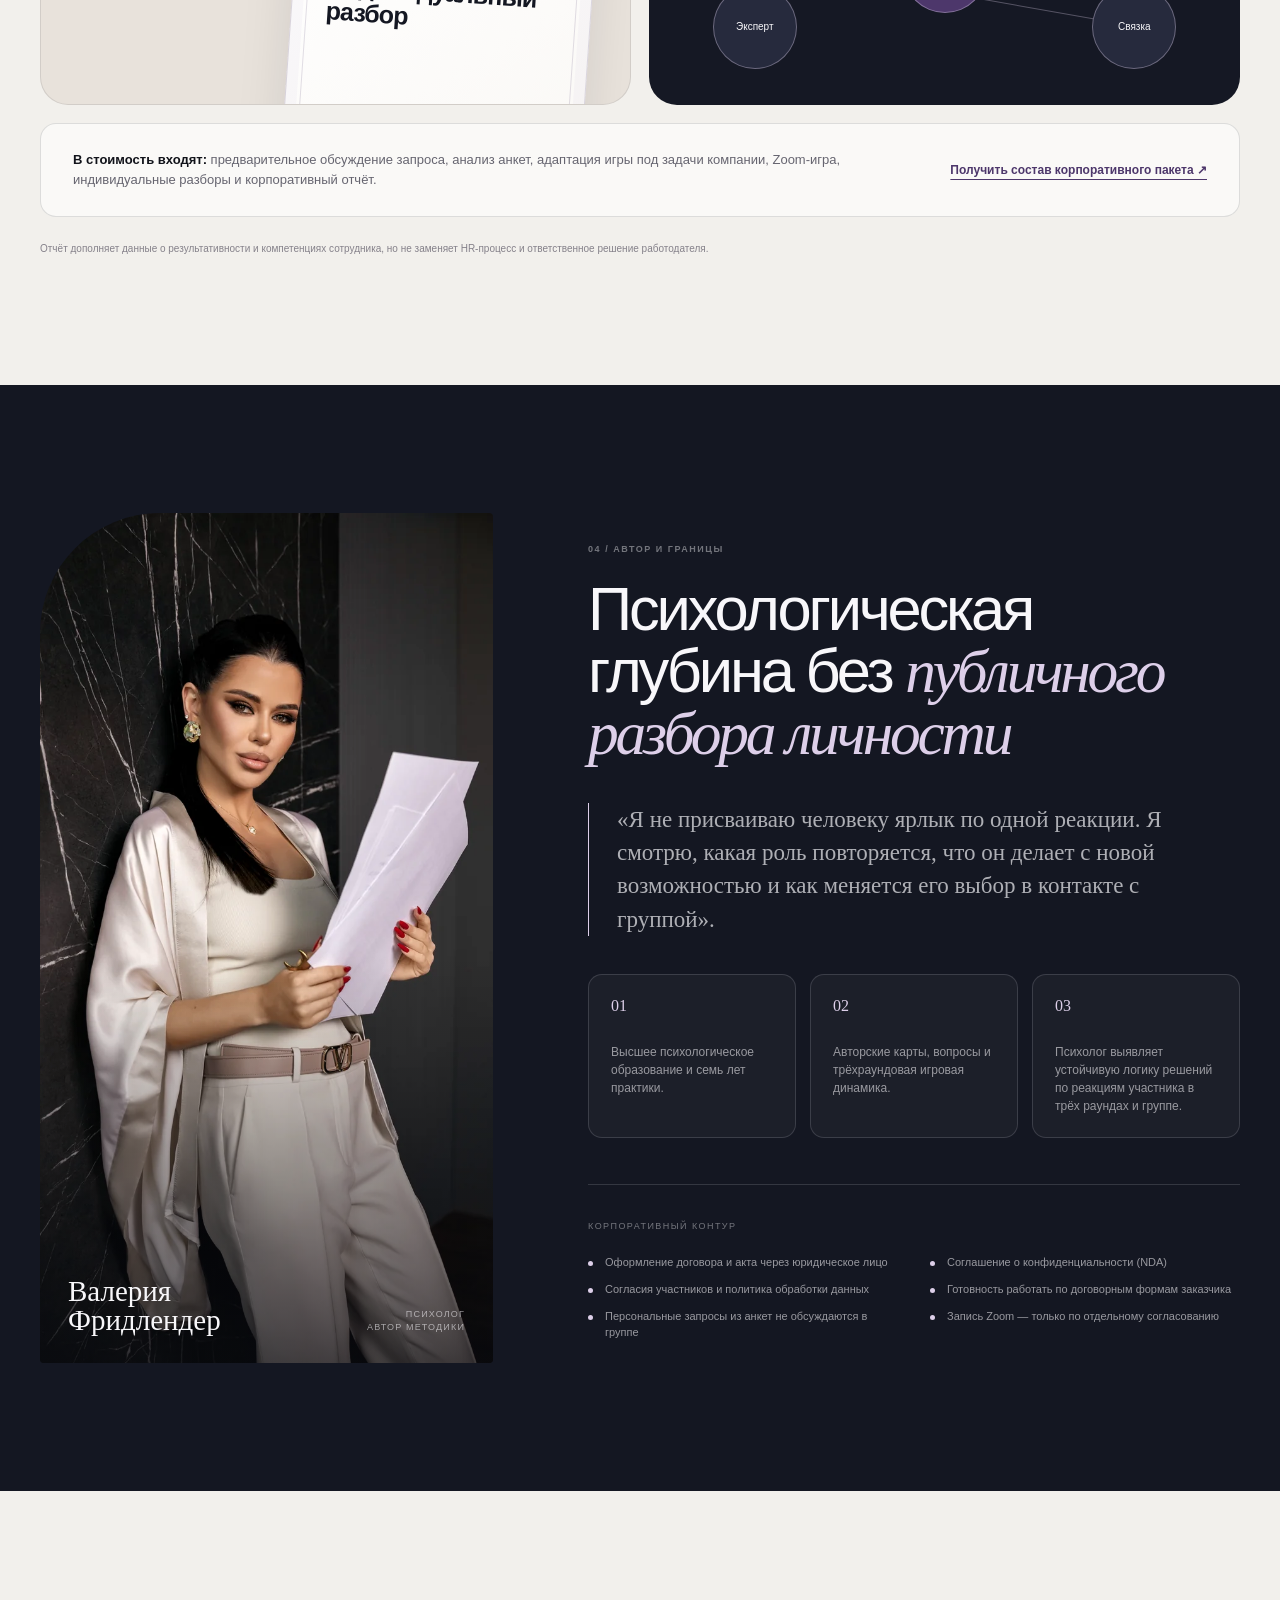
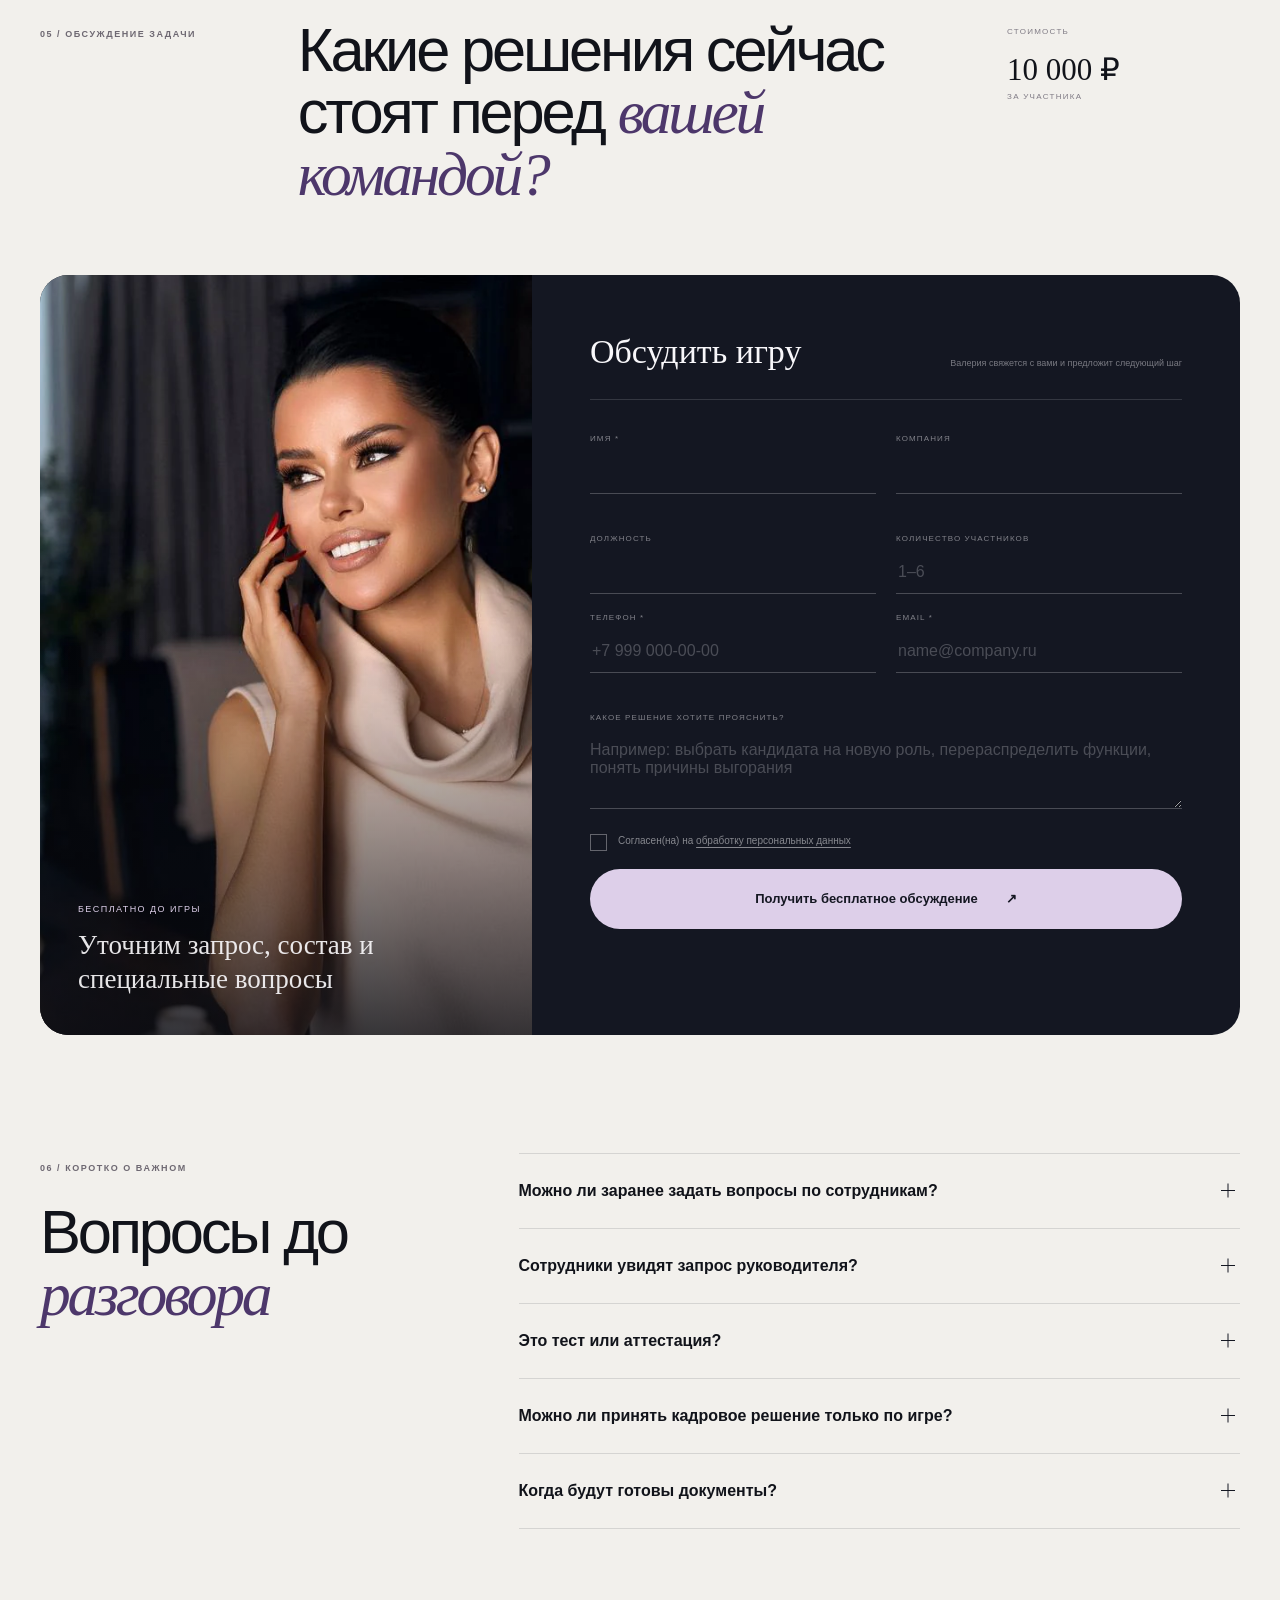
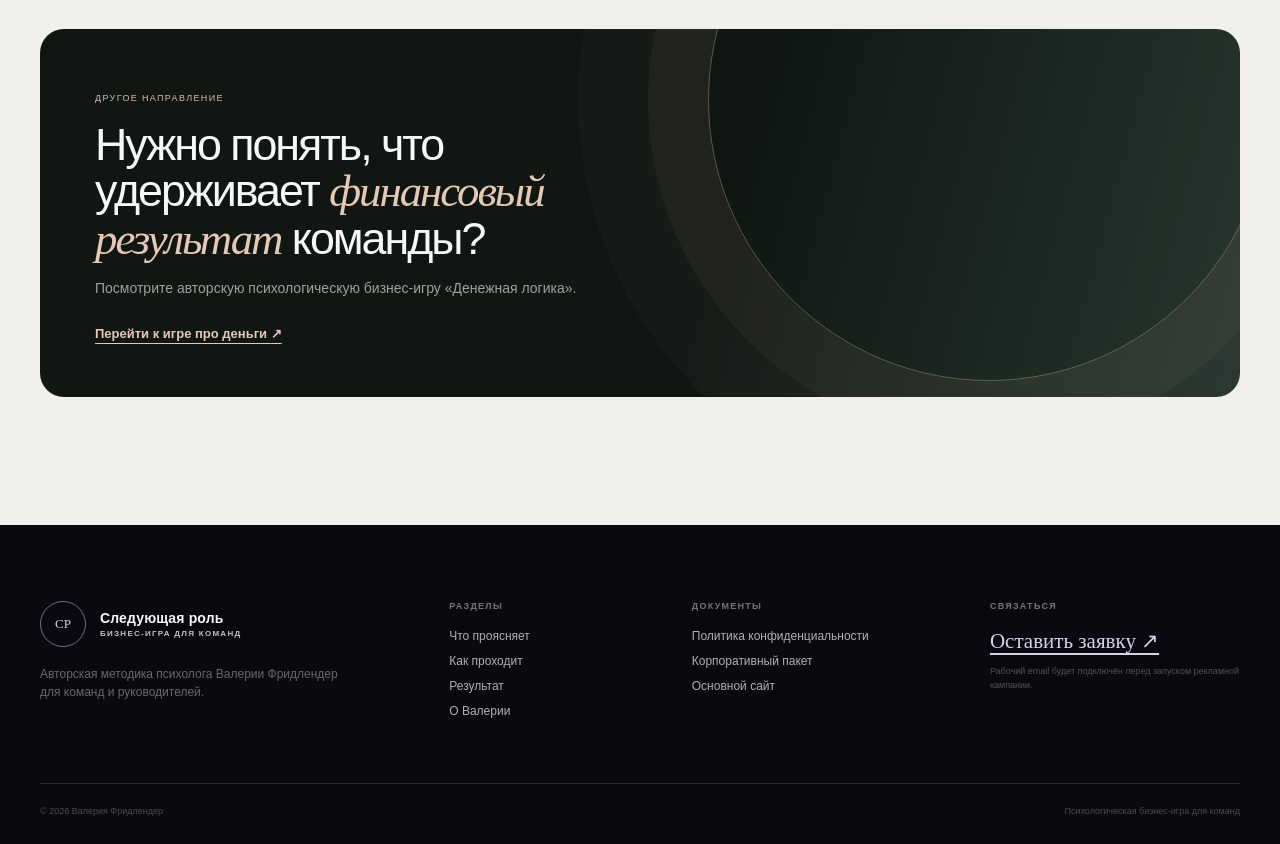
==== commit 223a541a: "Modernize career question cards and game context" ====
--- a/index.html
+++ b/index.html
@@ -13,7 +13,7 @@
   <link rel="icon" href="assets/icons/favicon.svg" type="image/svg+xml">
   <link rel="preload" href="assets/images/hero-desktop.webp" as="image" media="(min-width: 768px)" type="image/webp">
   <link rel="preload" href="assets/images/hero-mobile-smile-marble.webp" as="image" media="(max-width: 767px)" type="image/webp">
-  <link rel="stylesheet" href="styles.css?v=20260721-13">
+  <link rel="stylesheet" href="styles.css?v=20260721-14">
   <script>document.documentElement.classList.remove('no-js');</script>
 </head>
 <body>
@@ -106,7 +106,7 @@
             <svg viewBox="0 0 64 64" aria-hidden="true"><path d="M12 21h18v18H12zM34 25h18v18H34z"/><path d="m26 48 6 6 8-11"/></svg>
             <div><h3>Перемещение</h3><p>В какой функции или отделе его способ мышления и действия принесёт больше пользы?</p></div>
           </article>
-          <article class="question-card question-card-wide" data-reveal>
+          <article class="question-card question-card-wide question-card-core" data-reveal>
             <span class="card-index">05</span>
             <svg viewBox="0 0 64 64" aria-hidden="true"><circle cx="20" cy="22" r="7"/><circle cx="44" cy="22" r="7"/><circle cx="32" cy="44" r="7"/><path d="m25 27 5 10M39 27l-5 10M27 22h10"/></svg>
             <div><h3>Команда</h3><p>Какие роли уже заняты, какие дублируются и какого способа действия не хватает группе?</p></div>
@@ -114,7 +114,7 @@
         </div>
 
         <div class="custom-question" data-reveal>
-          <span>Ваш контекст</span>
+          <span>Контекст игры</span>
           <p>До игры руководитель или HR может согласовать специальные вопросы — о развитии, переводе, новой роли или конфигурации команды.</p>
           <a href="#contact" data-topic="Сформулировать вопросы к карьерной игре">Сформулировать вопросы <span aria-hidden="true">↗</span></a>
         </div>
--- a/styles.css
+++ b/styles.css
@@ -81,14 +81,32 @@
 .section-heading h2 em { color: var(--violet-dark); }
 .section-heading > p:last-child { margin: 6px 0 0; color: #666570; font-size: 14px; line-height: 1.7; }
 
-.question-grid { display: grid; grid-template-columns: repeat(6, 1fr); gap: 14px; margin-top: 70px; }
-.question-card { position: relative; min-height: 320px; grid-column: span 2; display: flex; flex-direction: column; justify-content: space-between; overflow: hidden; padding: 30px; background: var(--paper-soft); border: 1px solid var(--line-light); border-radius: 22px; }
-.question-card-wide { grid-column: span 3; }
-.question-card::after { content: ""; position: absolute; top: -95px; right: -95px; width: 190px; height: 190px; border: 1px solid rgba(116,86,154,.18); border-radius: 50%; }
-.card-index { color: #7c7784; font-size: 9px; font-weight: 700; letter-spacing: .16em; }
-.question-card svg { width: 54px; height: 54px; margin-top: 34px; fill: none; stroke: var(--violet); stroke-width: 1.5; }
-.question-card h3 { margin: 0 0 14px; font-size: 22px; letter-spacing: -.03em; }
+.question-grid { position: relative; display: grid; grid-template-columns: repeat(12, minmax(0, 1fr)); gap: 16px; margin-top: 70px; isolation: isolate; }
+.question-grid::before { content: ""; position: absolute; z-index: 0; top: 13%; bottom: 12%; left: 50%; width: 1px; background: linear-gradient(180deg, transparent, rgba(116,86,154,.2) 18%, rgba(116,86,154,.28) 82%, transparent); transform: translateX(-50%); }
+.question-card { position: relative; z-index: 1; min-height: 320px; display: flex; flex-direction: column; justify-content: space-between; overflow: hidden; padding: 30px; background: linear-gradient(145deg, #fff 0%, #faf8fc 100%); border: 1px solid var(--line-light); border-radius: 22px; box-shadow: 0 18px 60px rgba(35,26,48,.04); transition: transform .38s var(--ease), border-color .38s var(--ease), box-shadow .38s var(--ease), background-color .38s var(--ease); }
+.question-card:nth-of-type(1) { grid-column: 1 / span 7; }
+.question-card:nth-of-type(2) { grid-column: 8 / span 5; }
+.question-card:nth-of-type(3) { grid-column: 2 / span 5; }
+.question-card:nth-of-type(4) { grid-column: 7 / span 5; }
+.question-card:nth-of-type(5) { grid-column: 4 / span 6; }
+.question-card::before { content: ""; position: absolute; inset: 0; background: radial-gradient(circle at 100% 0, rgba(162,130,194,.17), transparent 38%); opacity: .38; transition: opacity .38s var(--ease), transform .55s var(--ease); }
+.question-card::after { content: ""; position: absolute; top: -95px; right: -95px; width: 190px; height: 190px; border: 1px solid rgba(116,86,154,.18); border-radius: 50%; transition: transform .55s var(--ease), border-color .38s var(--ease); }
+.question-card > * { position: relative; z-index: 1; }
+.question-card-core { background: linear-gradient(145deg, #f1ebf7 0%, #fbf9fc 70%); border-color: rgba(116,86,154,.26); box-shadow: 0 22px 70px rgba(74,50,102,.09); }
+.question-card-core::before { background: radial-gradient(circle at 100% 0, rgba(127,91,164,.24), transparent 42%); opacity: .72; }
+.card-index { display: flex; align-items: center; gap: 10px; color: #7c7784; font-size: 9px; font-weight: 700; letter-spacing: .16em; }
+.card-index::after { content: ""; width: 32px; height: 1px; background: rgba(116,86,154,.26); transform-origin: left center; transition: width .38s var(--ease), background-color .38s var(--ease); }
+.question-card svg { width: 54px; height: 54px; margin-top: 34px; fill: none; stroke: var(--violet); stroke-width: 1.5; transition: transform .38s var(--ease), filter .38s var(--ease); }
+.question-card h3 { margin: 0 0 14px; font-size: 22px; letter-spacing: -.03em; transition: color .38s var(--ease); }
 .question-card p { max-width: 430px; margin: 0; color: #666570; font-size: 14px; line-height: 1.55; }
+@media (hover: hover) and (pointer: fine) {
+  .question-card[data-reveal]:hover { transform: translateY(-7px); border-color: rgba(116,86,154,.38); box-shadow: 0 28px 74px rgba(53,35,75,.13); }
+  .question-card:hover::before { opacity: 1; transform: scale(1.035); }
+  .question-card:hover::after { border-color: rgba(116,86,154,.34); transform: translate(-12px, 12px) scale(1.08); }
+  .question-card:hover .card-index::after { width: 58px; background: rgba(116,86,154,.52); }
+  .question-card:hover svg { filter: drop-shadow(0 8px 12px rgba(116,86,154,.2)); transform: translateY(-3px) scale(1.05); }
+  .question-card:hover h3 { color: var(--violet-dark); }
+}
 .custom-question { display: grid; grid-template-columns: .38fr 1.1fr auto; align-items: center; gap: 40px; margin-top: 18px; padding: 30px 34px; color: var(--white); background: var(--ink); border-radius: 18px; }
 .custom-question > span { color: var(--lilac); font-family: Georgia, serif; font-size: 20px; }
 .custom-question p { margin: 0; color: rgba(248,247,250,.62); font-size: 13px; line-height: 1.55; }
@@ -256,9 +274,12 @@
   .hero-copy, .hero-facts { width: 62%; }
   .hero h1 { font-size: clamp(44px, 5.5vw, 66px); }
   .section-heading { grid-template-columns: .38fr 1.45fr .82fr; gap: 32px; }
-  .question-card { grid-column: span 3; }
-  .question-card-wide { grid-column: span 3; }
-  .question-card:last-child { grid-column: 2 / span 4; }
+  .question-grid { grid-template-columns: repeat(10, minmax(0, 1fr)); }
+  .question-card:nth-of-type(1) { grid-column: 1 / span 5; }
+  .question-card:nth-of-type(2) { grid-column: 6 / span 5; }
+  .question-card:nth-of-type(3) { grid-column: 1 / span 5; }
+  .question-card:nth-of-type(4) { grid-column: 6 / span 5; }
+  .question-card:nth-of-type(5) { grid-column: 3 / span 6; }
   .method-layout, .expert-layout { gap: 56px; }
   .method-visual { min-height: 650px; }
   .result-card { padding: 34px; }
@@ -332,7 +353,8 @@
   .section-heading h2, .method h2, .expert h2, .contact-intro h2, .faq h2 { font-size: clamp(36px, 10vw, 48px); }
   .section-heading > p:last-child { font-size: 14px; }
   .question-grid { grid-template-columns: 1fr; gap: 10px; margin-top: 46px; }
-  .question-card, .question-card-wide, .question-card:last-child { min-height: 270px; grid-column: auto; padding: 23px; }
+  .question-grid::before { top: 24px; bottom: 24px; left: 10px; background: linear-gradient(180deg, transparent, rgba(116,86,154,.24) 10%, rgba(116,86,154,.24) 90%, transparent); }
+  .question-card:nth-of-type(1), .question-card:nth-of-type(2), .question-card:nth-of-type(3), .question-card:nth-of-type(4), .question-card:nth-of-type(5) { min-height: 270px; grid-column: 1 / -1; padding: 23px 23px 23px 29px; }
   .question-card svg { margin-top: 30px; }
   .custom-question { margin-top: 12px; padding: 25px; }
 
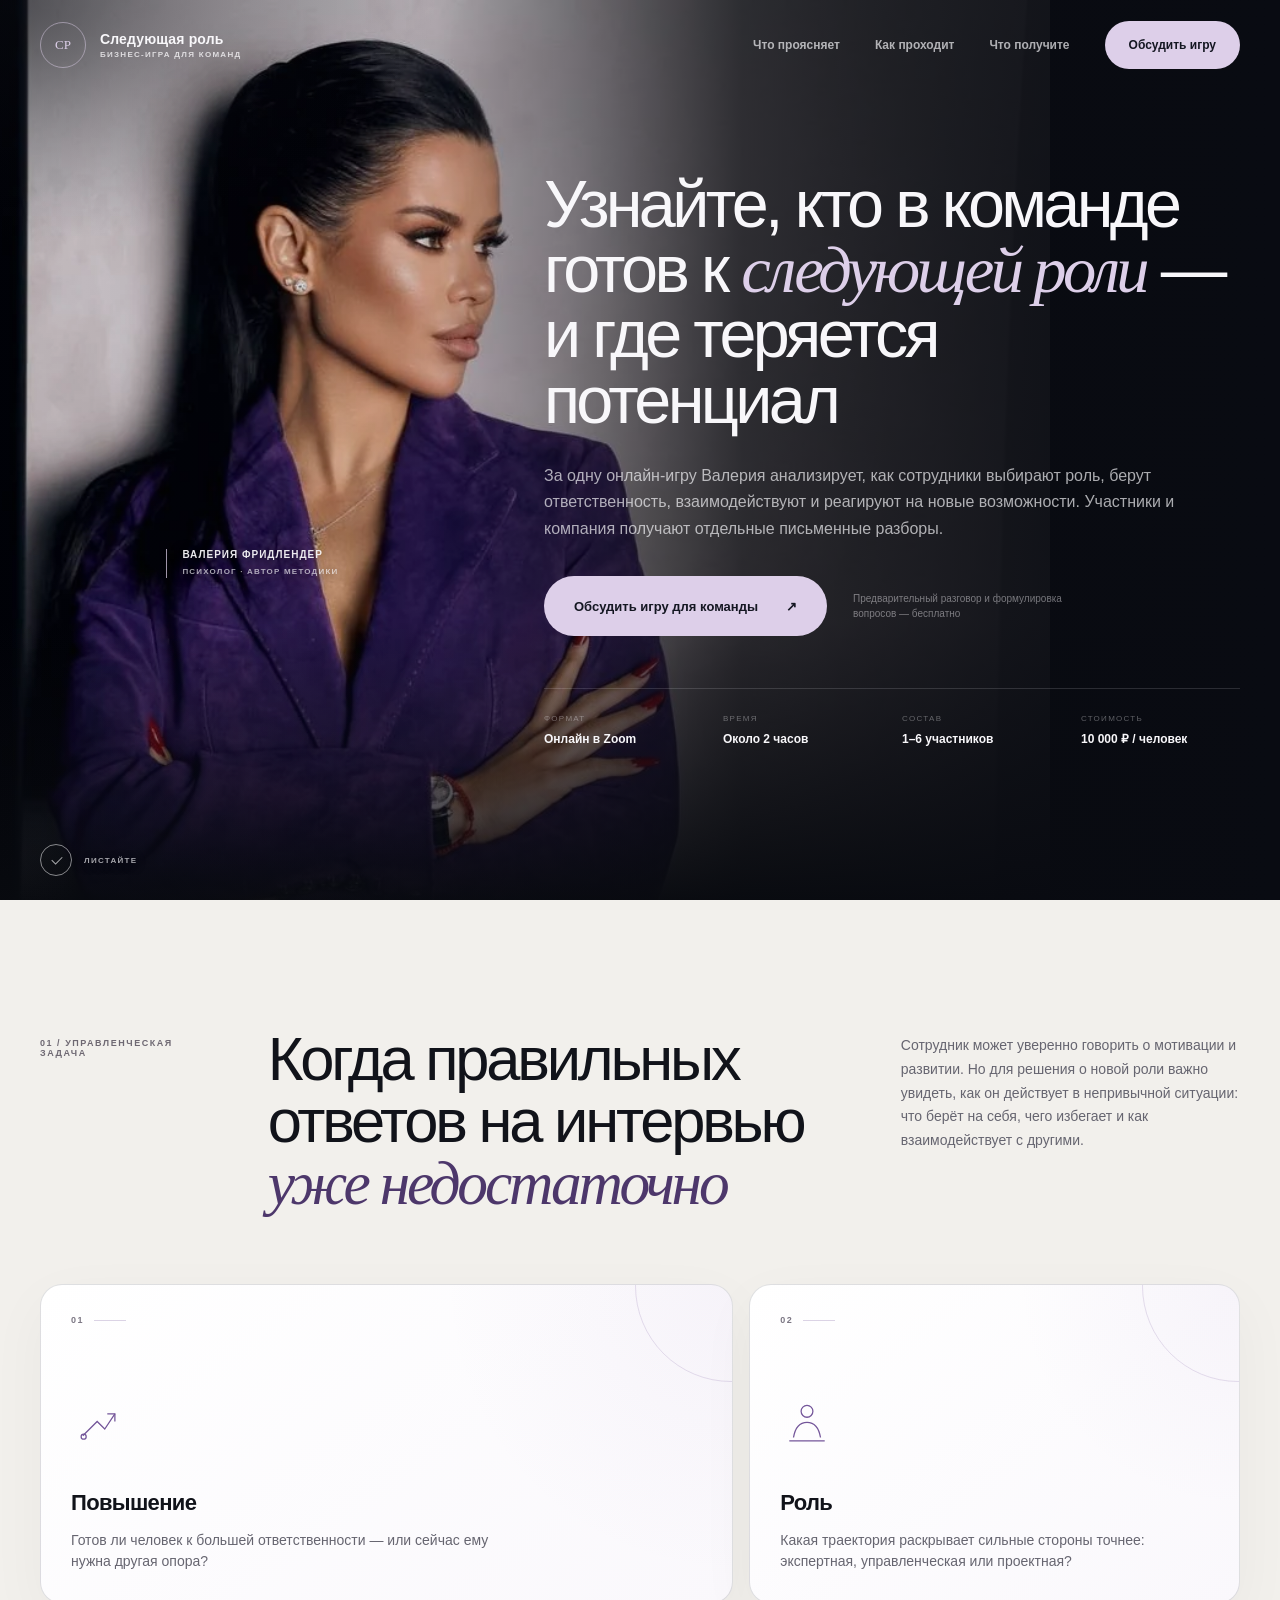
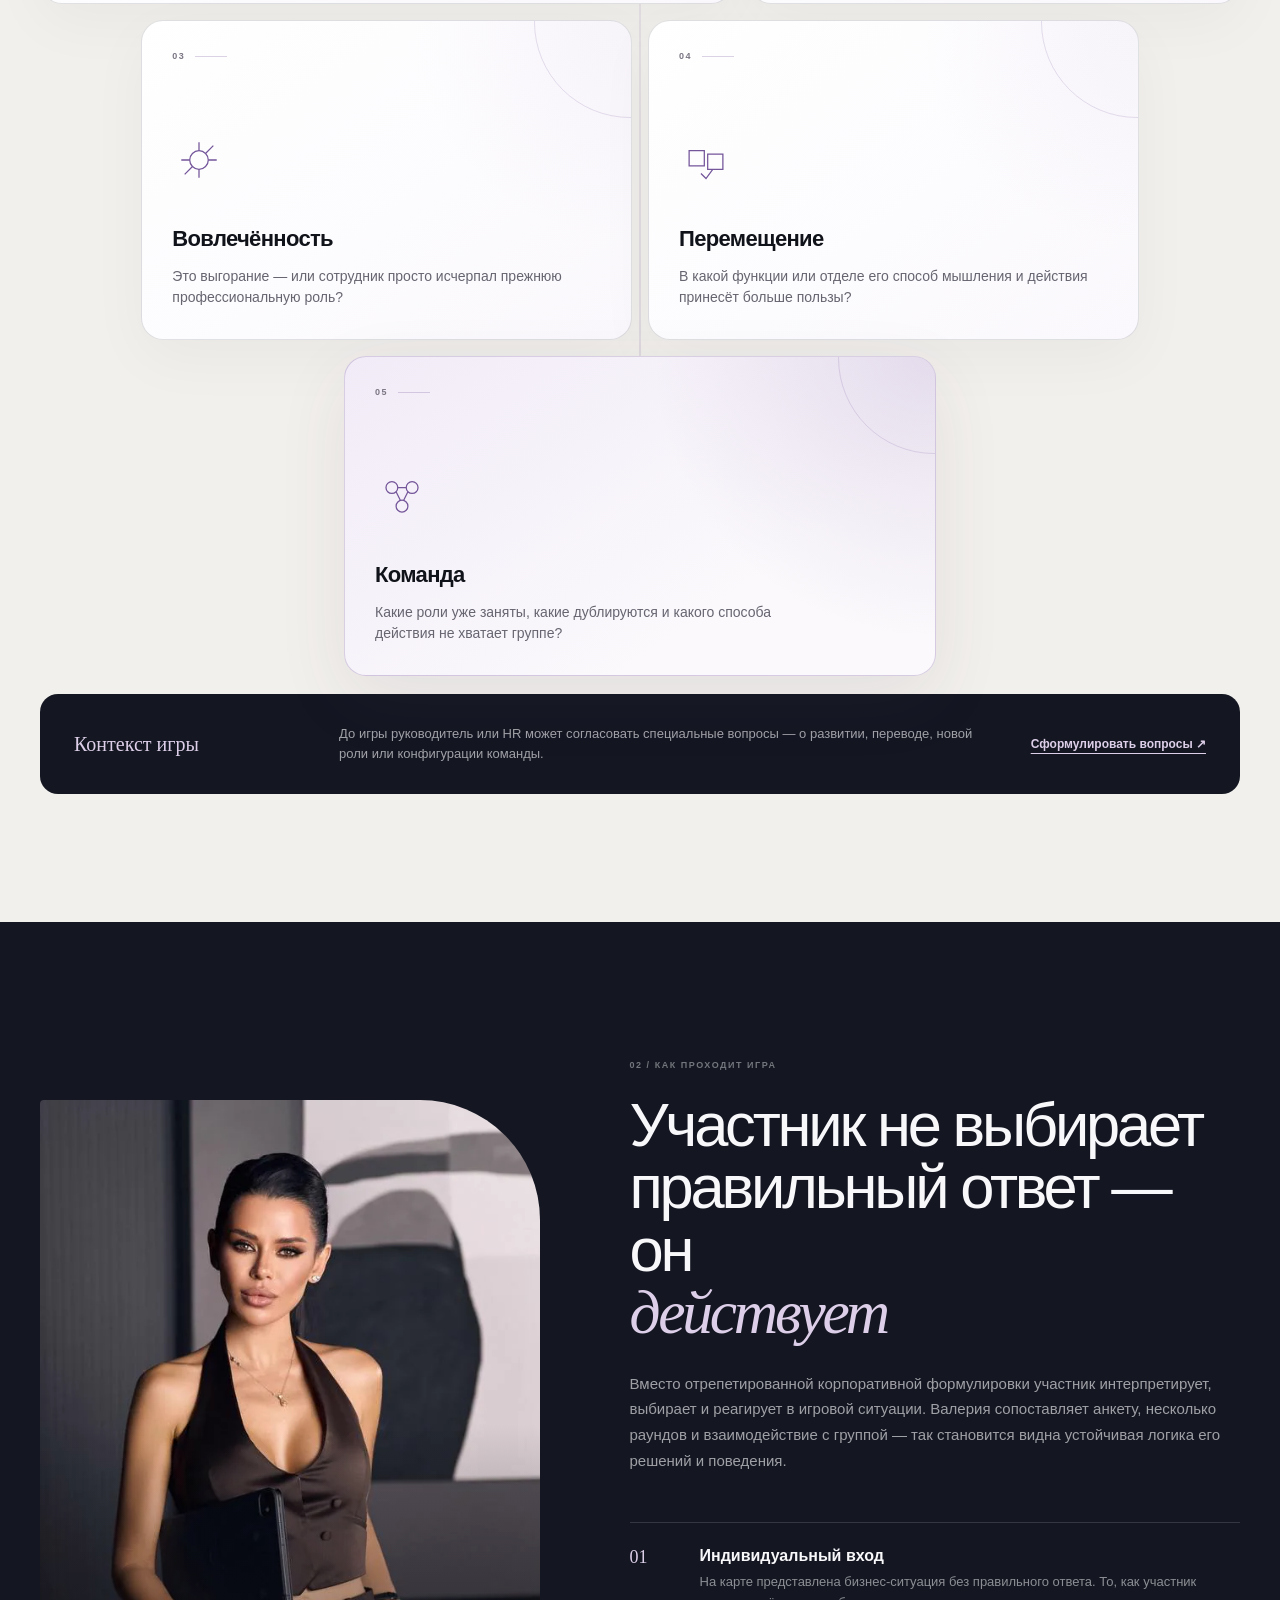
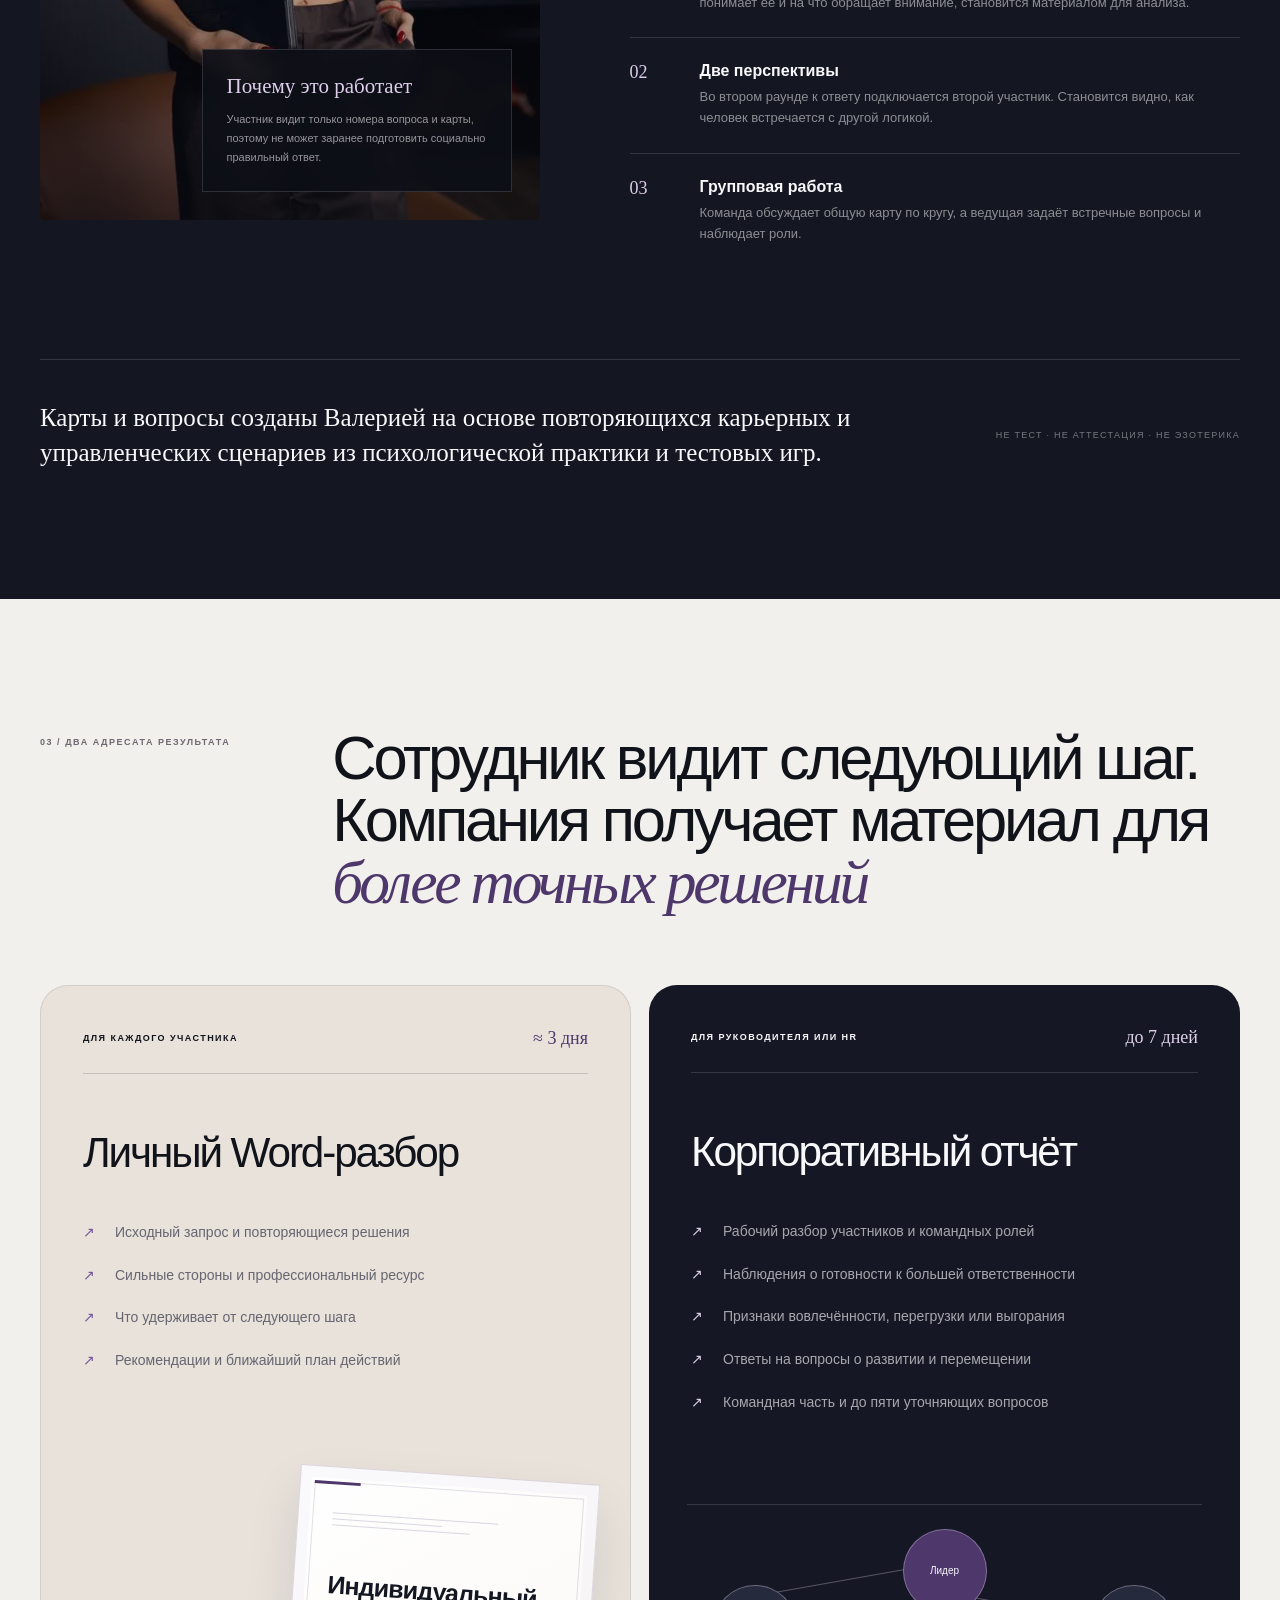
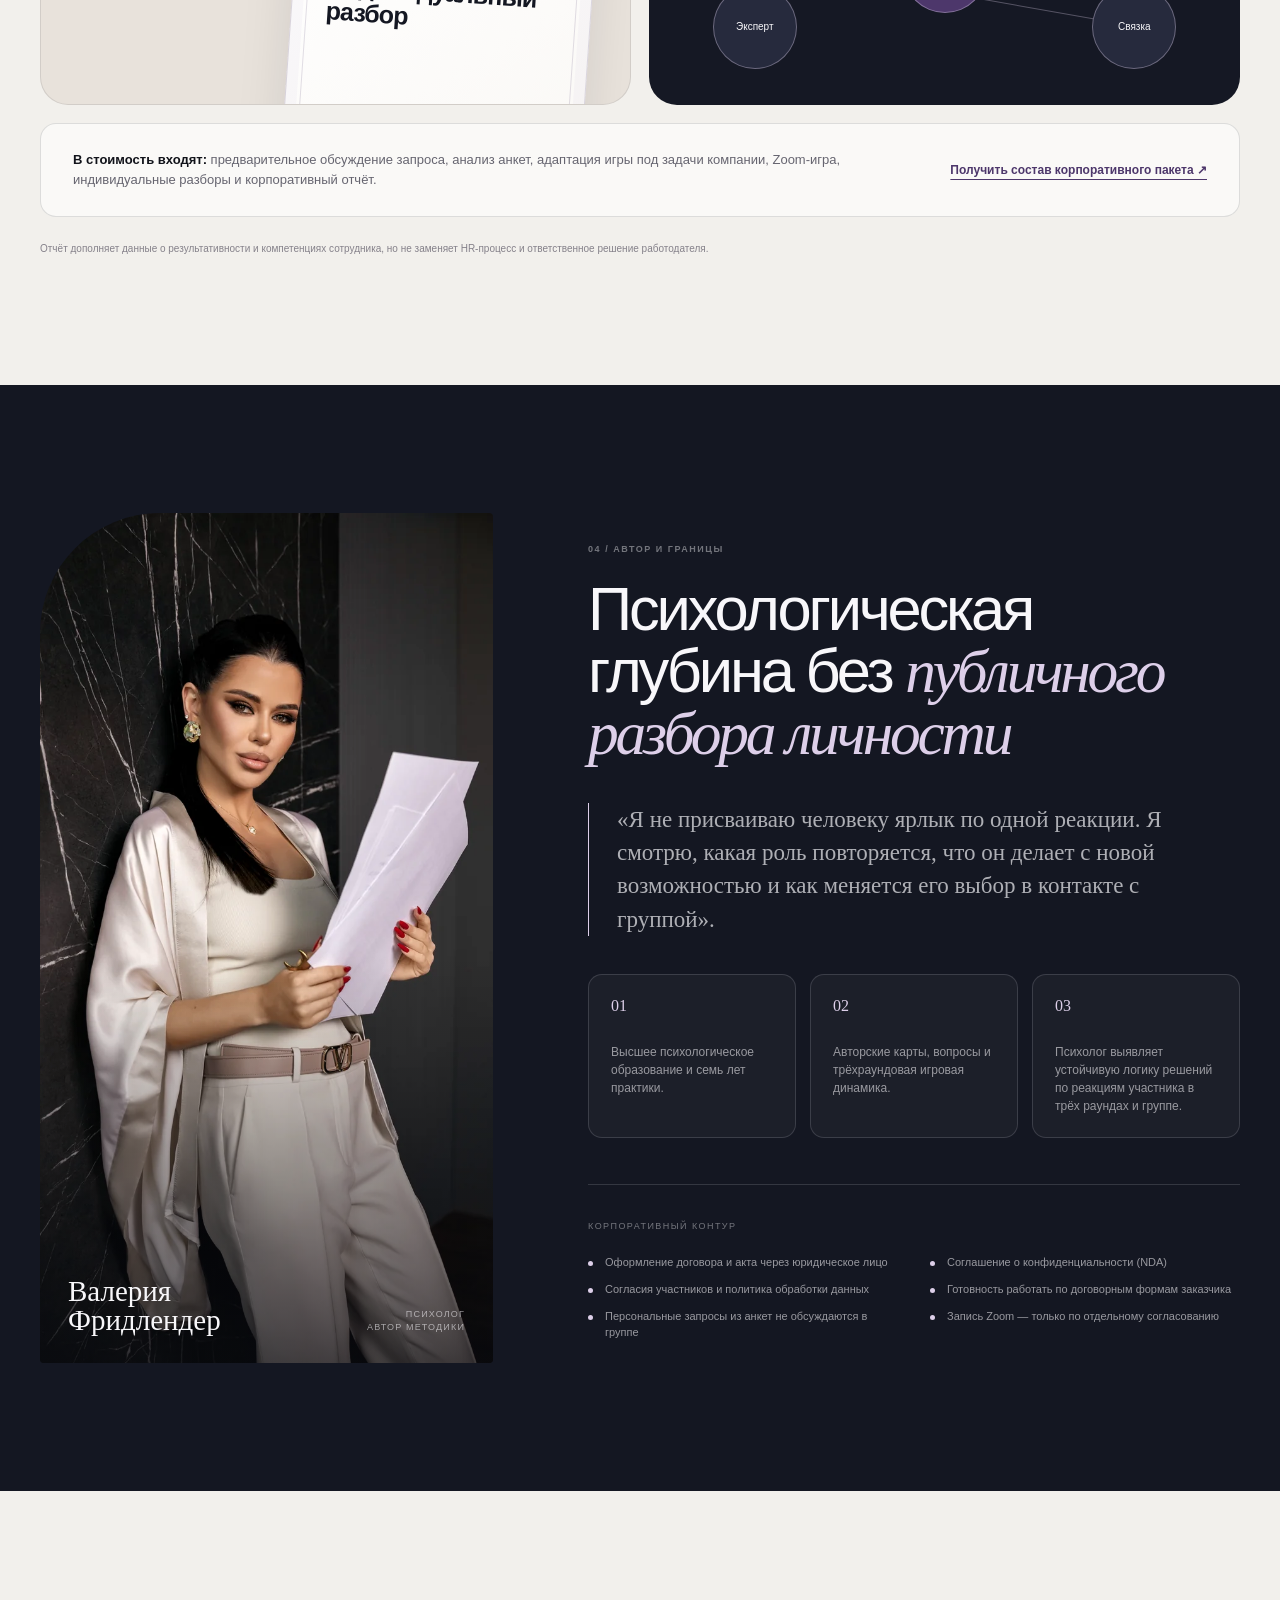
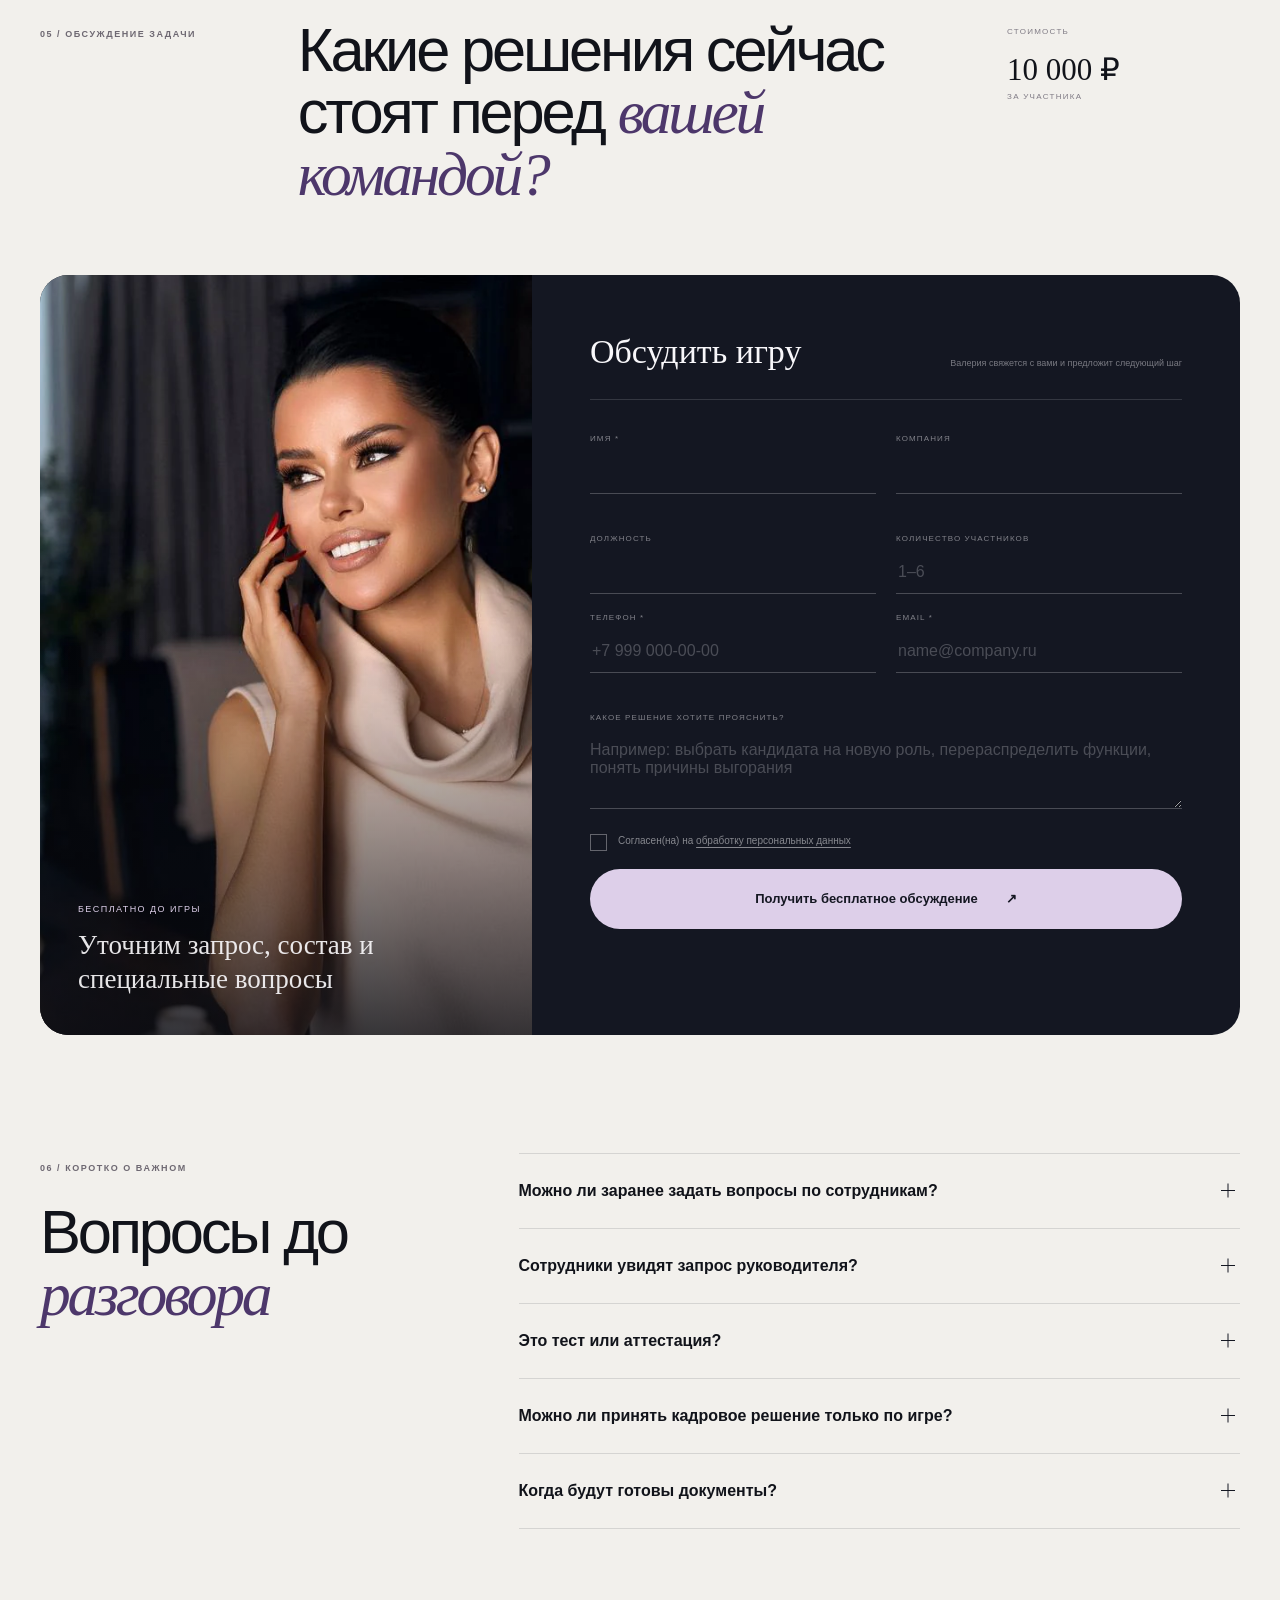
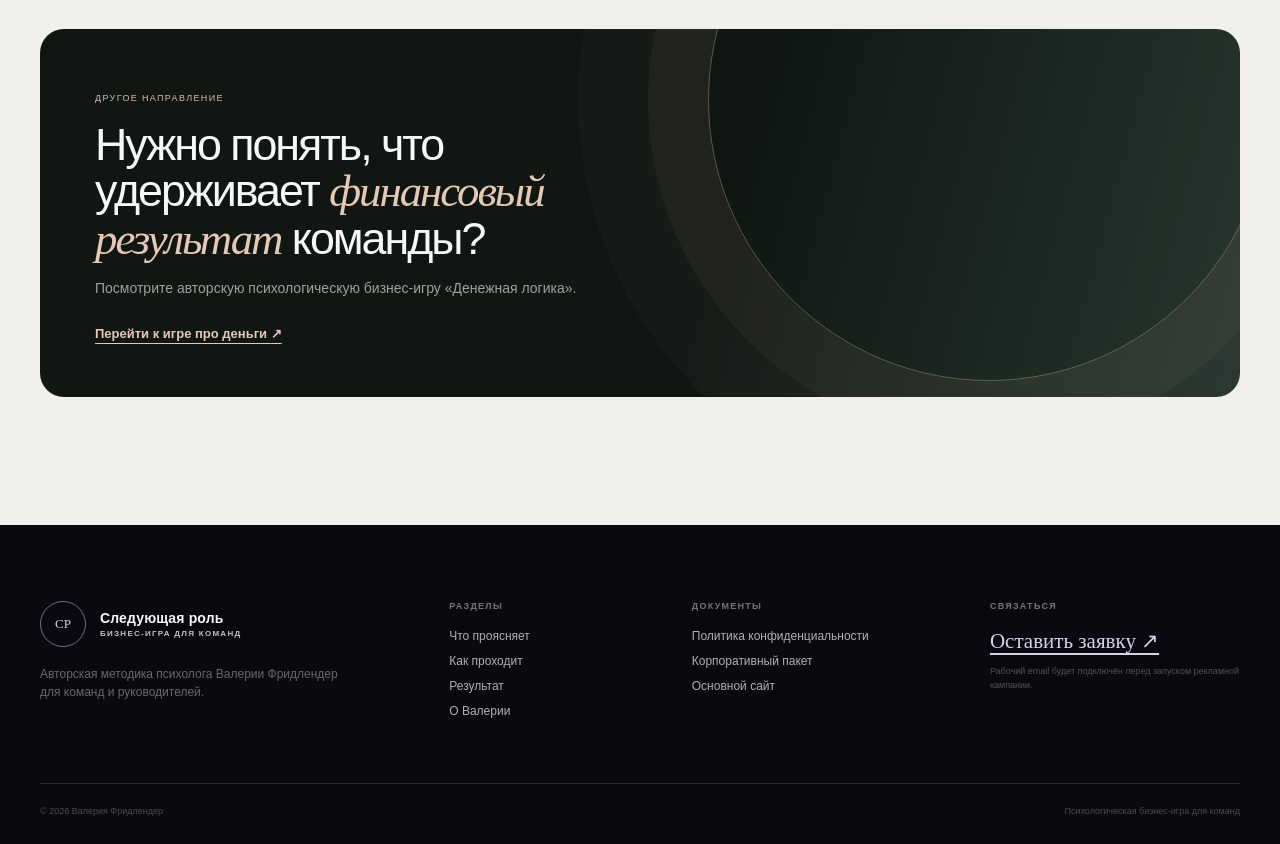
==== commit e1aaad81: "Refine career card motion transitions" ====
--- a/index.html
+++ b/index.html
@@ -13,7 +13,7 @@
   <link rel="icon" href="assets/icons/favicon.svg" type="image/svg+xml">
   <link rel="preload" href="assets/images/hero-desktop.webp" as="image" media="(min-width: 768px)" type="image/webp">
   <link rel="preload" href="assets/images/hero-mobile-smile-marble.webp" as="image" media="(max-width: 767px)" type="image/webp">
-  <link rel="stylesheet" href="styles.css?v=20260721-14">
+  <link rel="stylesheet" href="styles.css?v=20260721-15">
   <script>document.documentElement.classList.remove('no-js');</script>
 </head>
 <body>
--- a/styles.css
+++ b/styles.css
@@ -266,6 +266,9 @@
 
 [data-reveal] { opacity: 0; transform: translateY(22px); transition: opacity .75s var(--ease), transform .75s var(--ease); }
 [data-reveal].is-visible { opacity: 1; transform: none; }
+.question-card[data-reveal].is-visible {
+  transition: opacity .75s var(--ease), transform .38s var(--ease), border-color .38s var(--ease), box-shadow .38s var(--ease), background-color .38s var(--ease);
+}
 .no-js [data-reveal] { opacity: 1; transform: none; }
 
 @media (max-width: 1199px) {
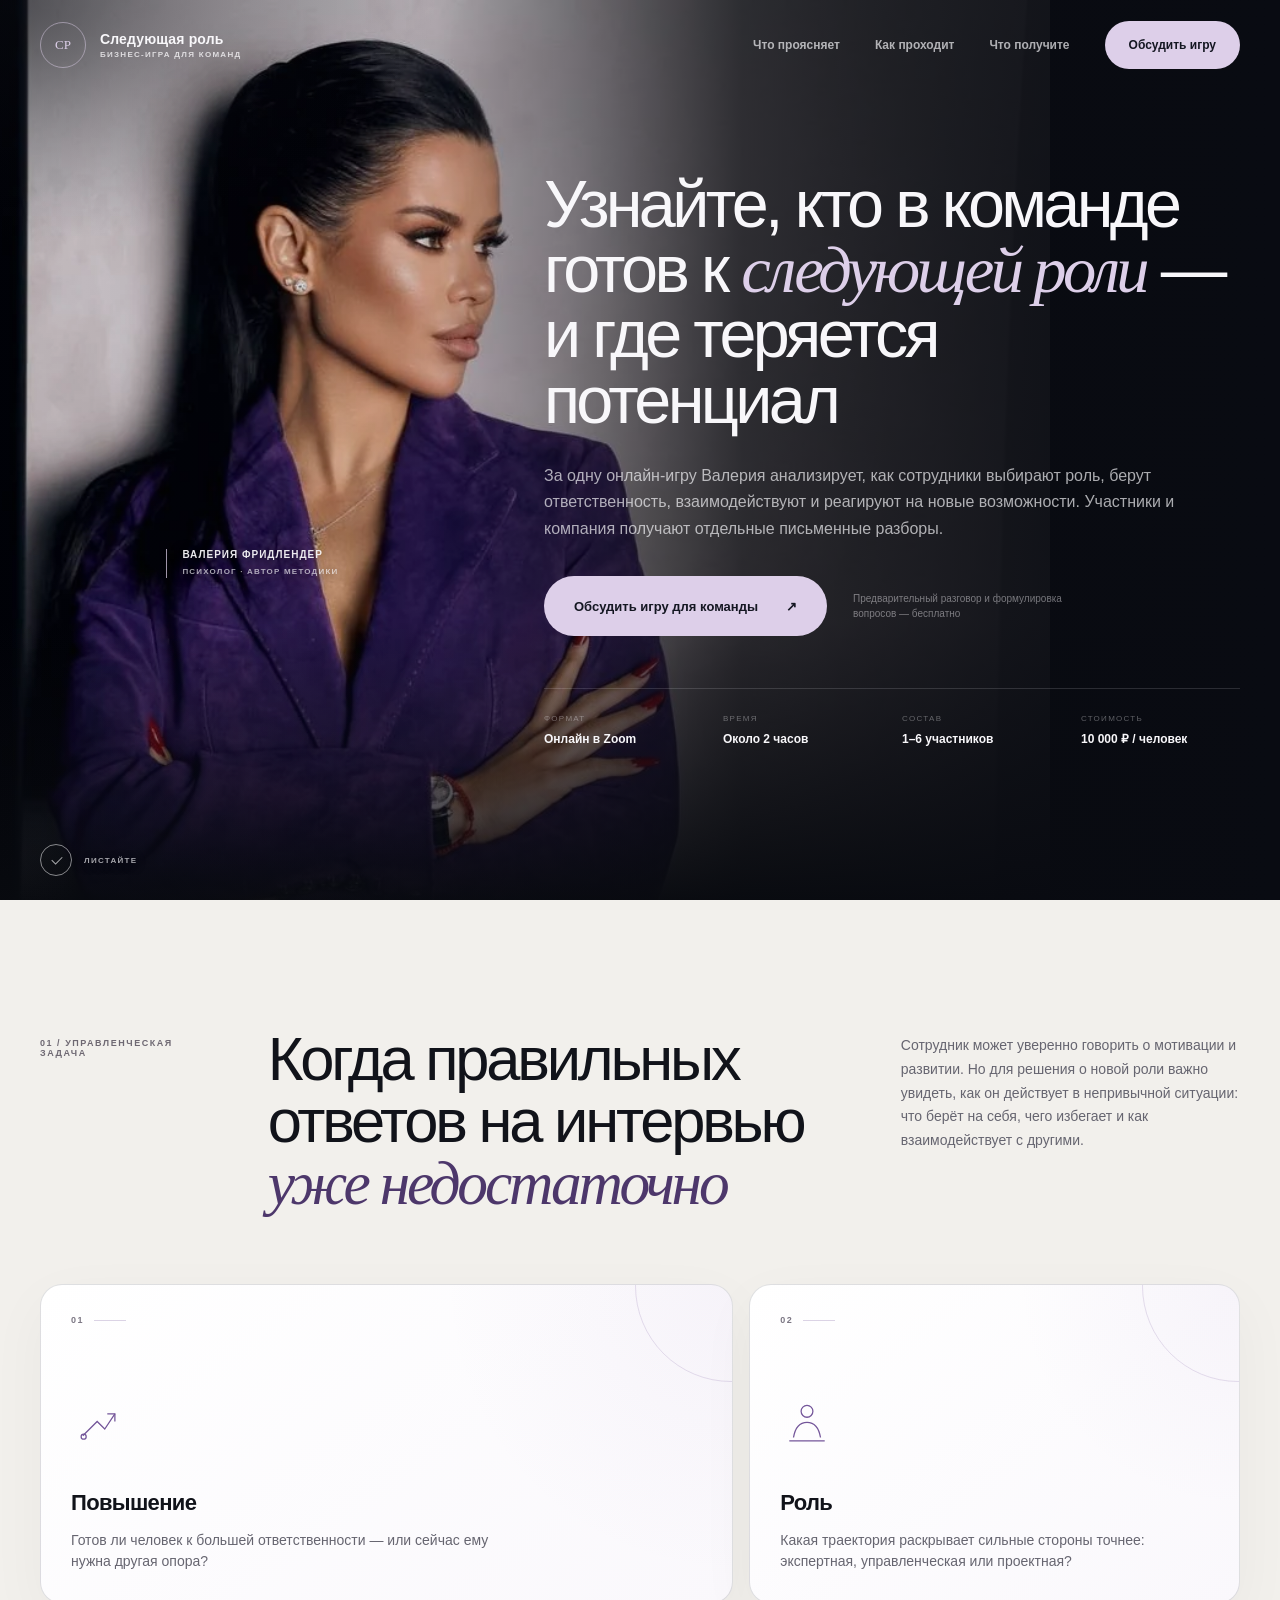
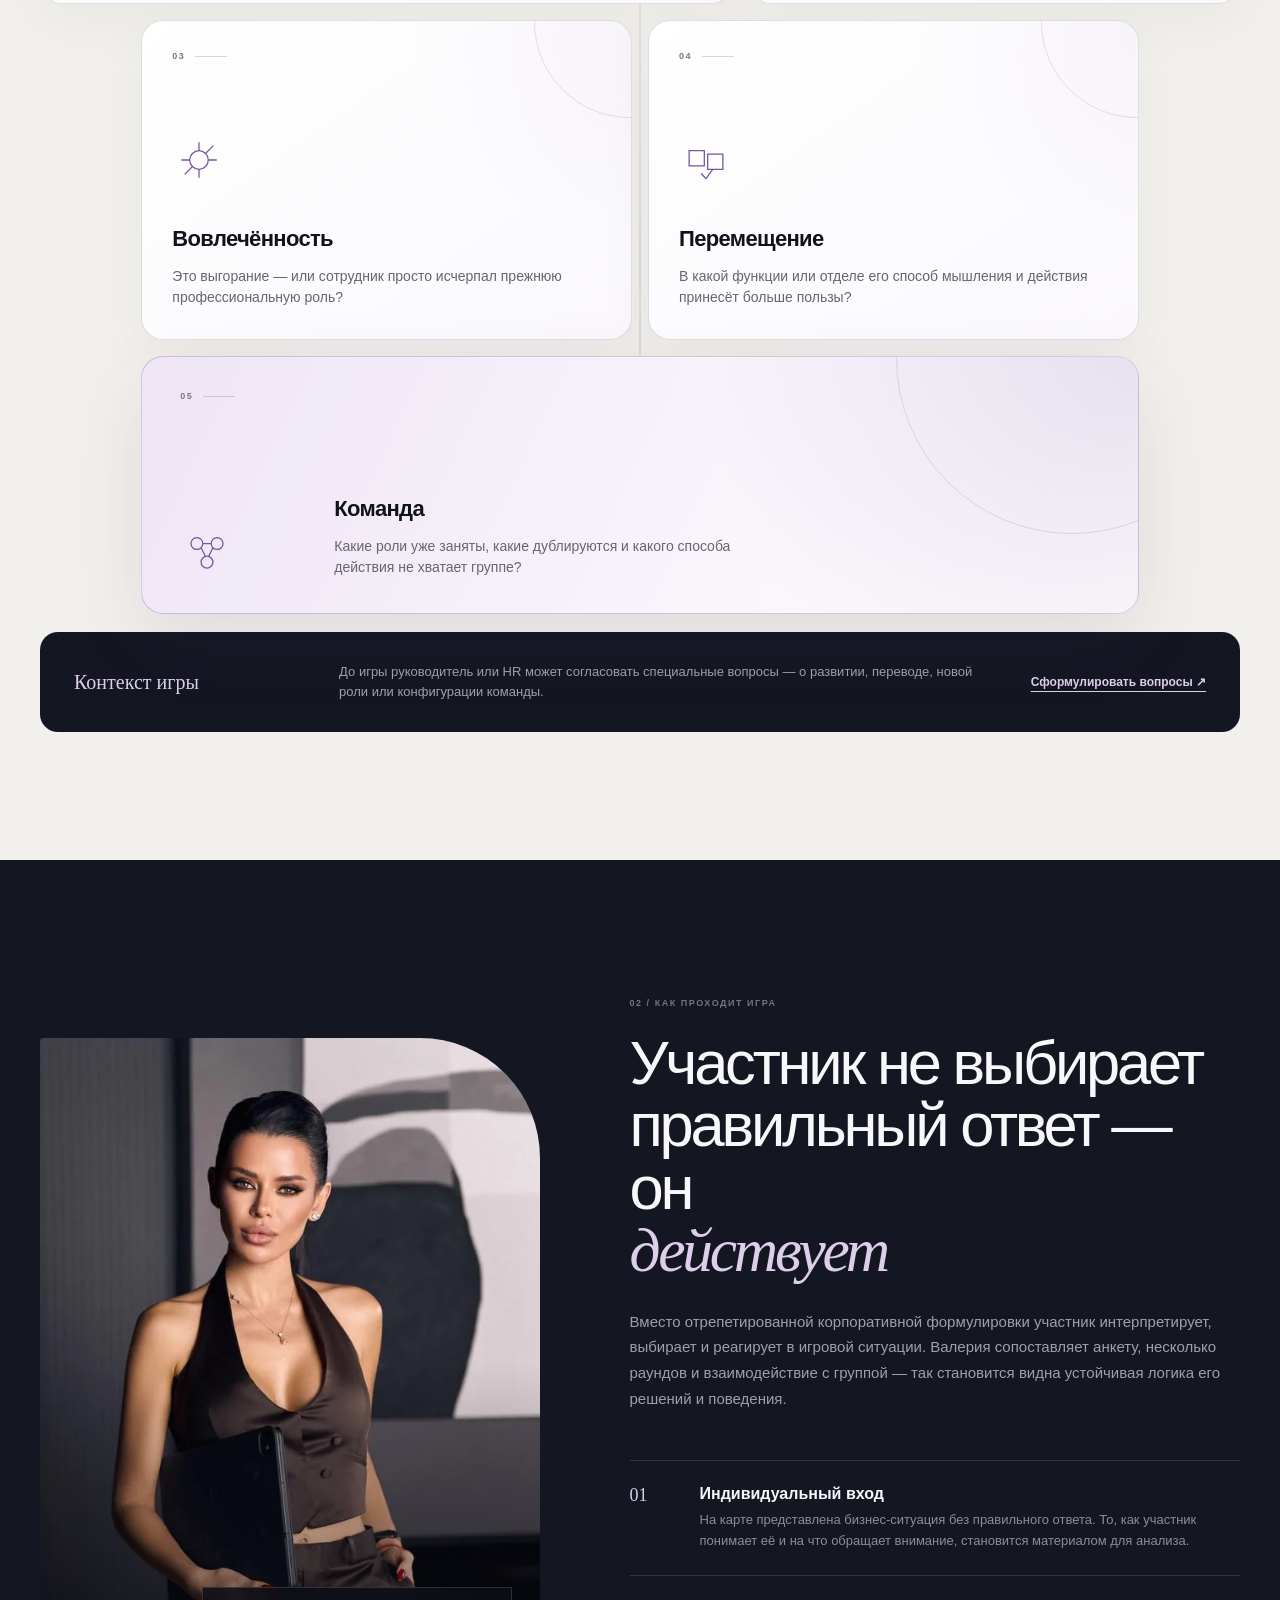
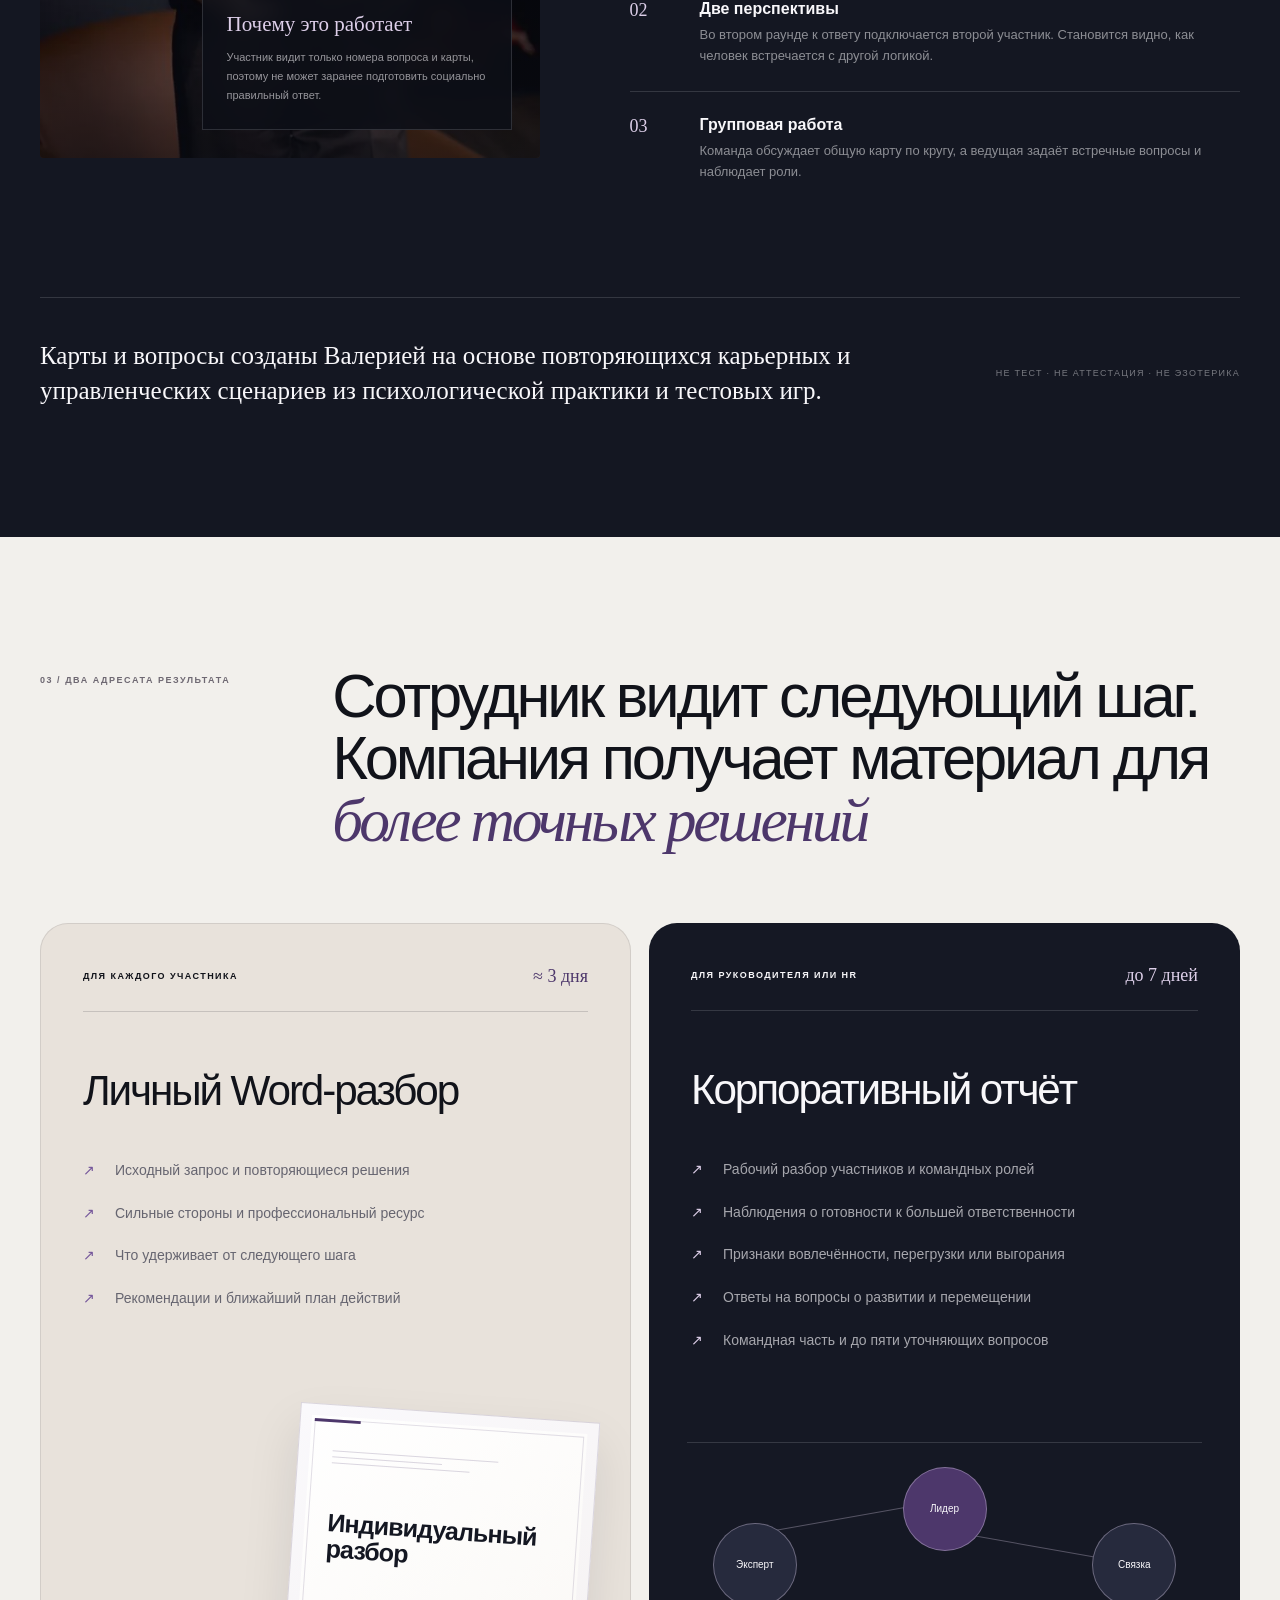
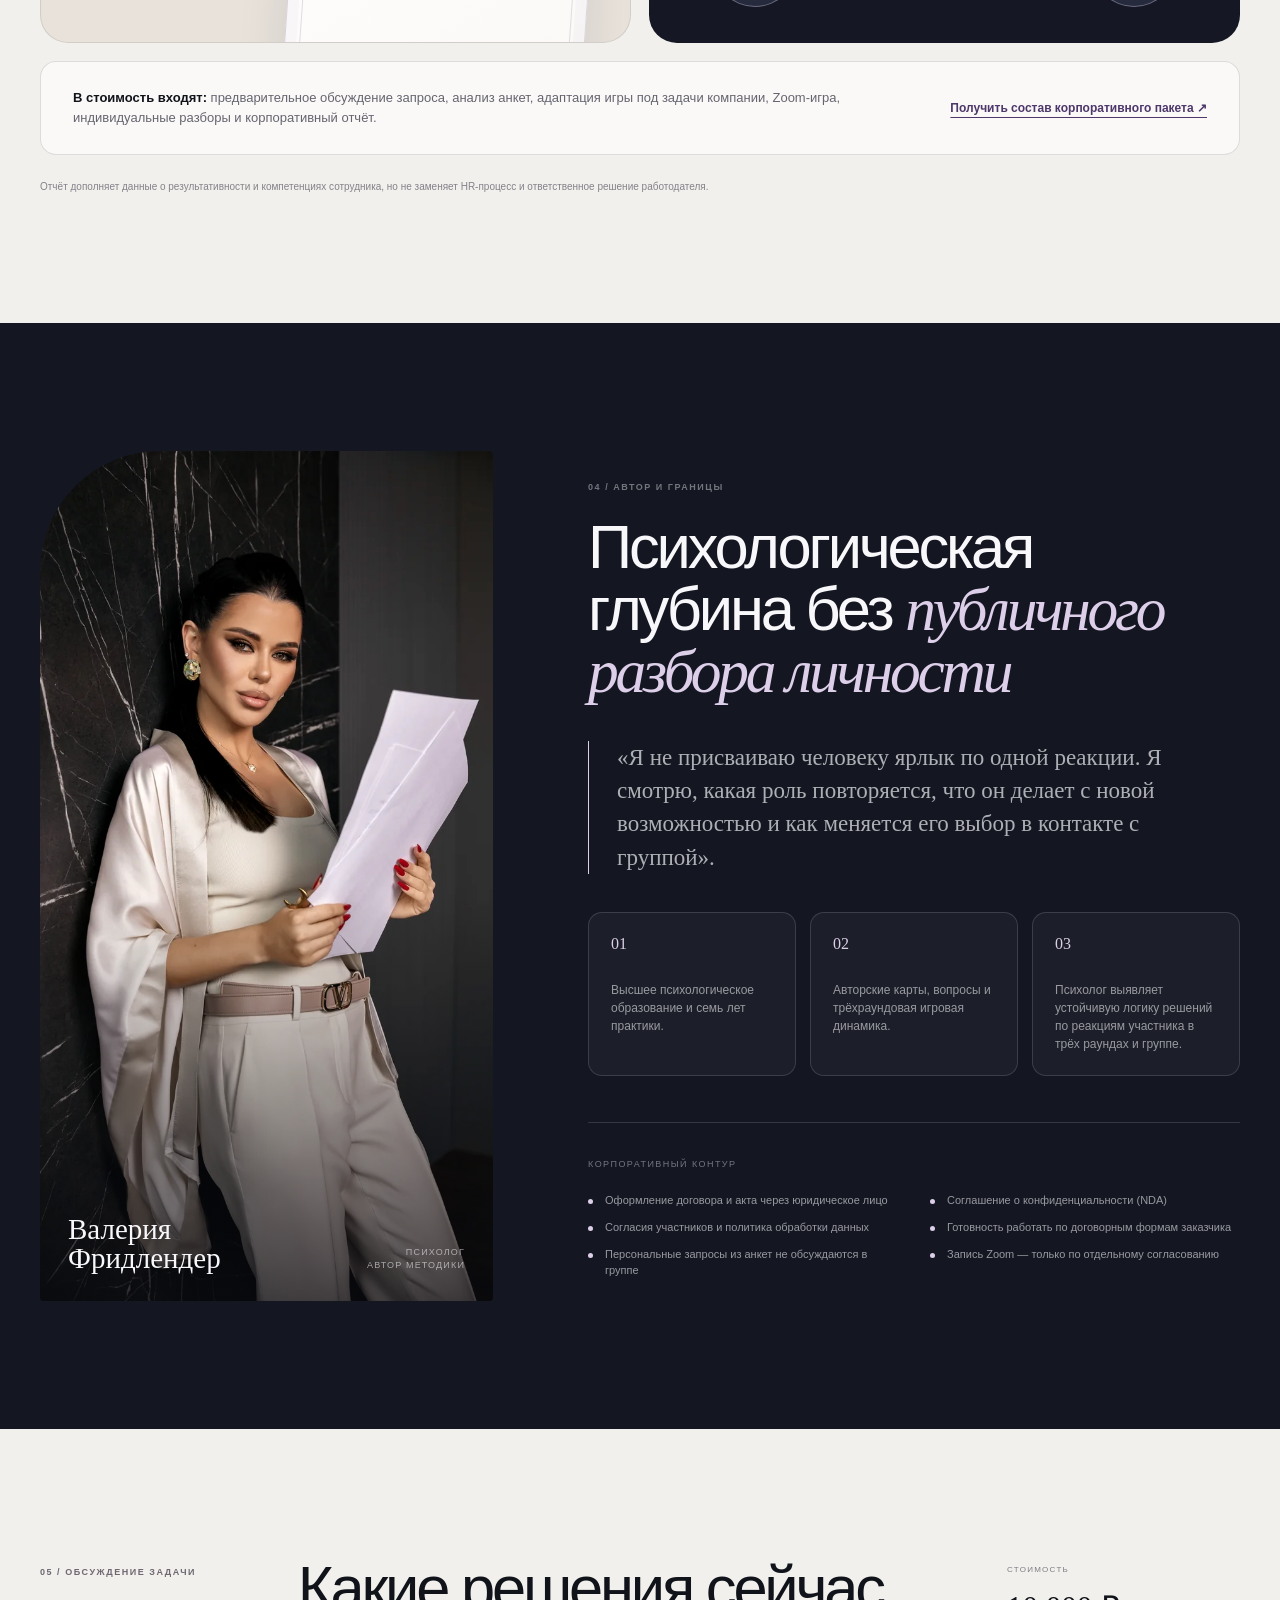
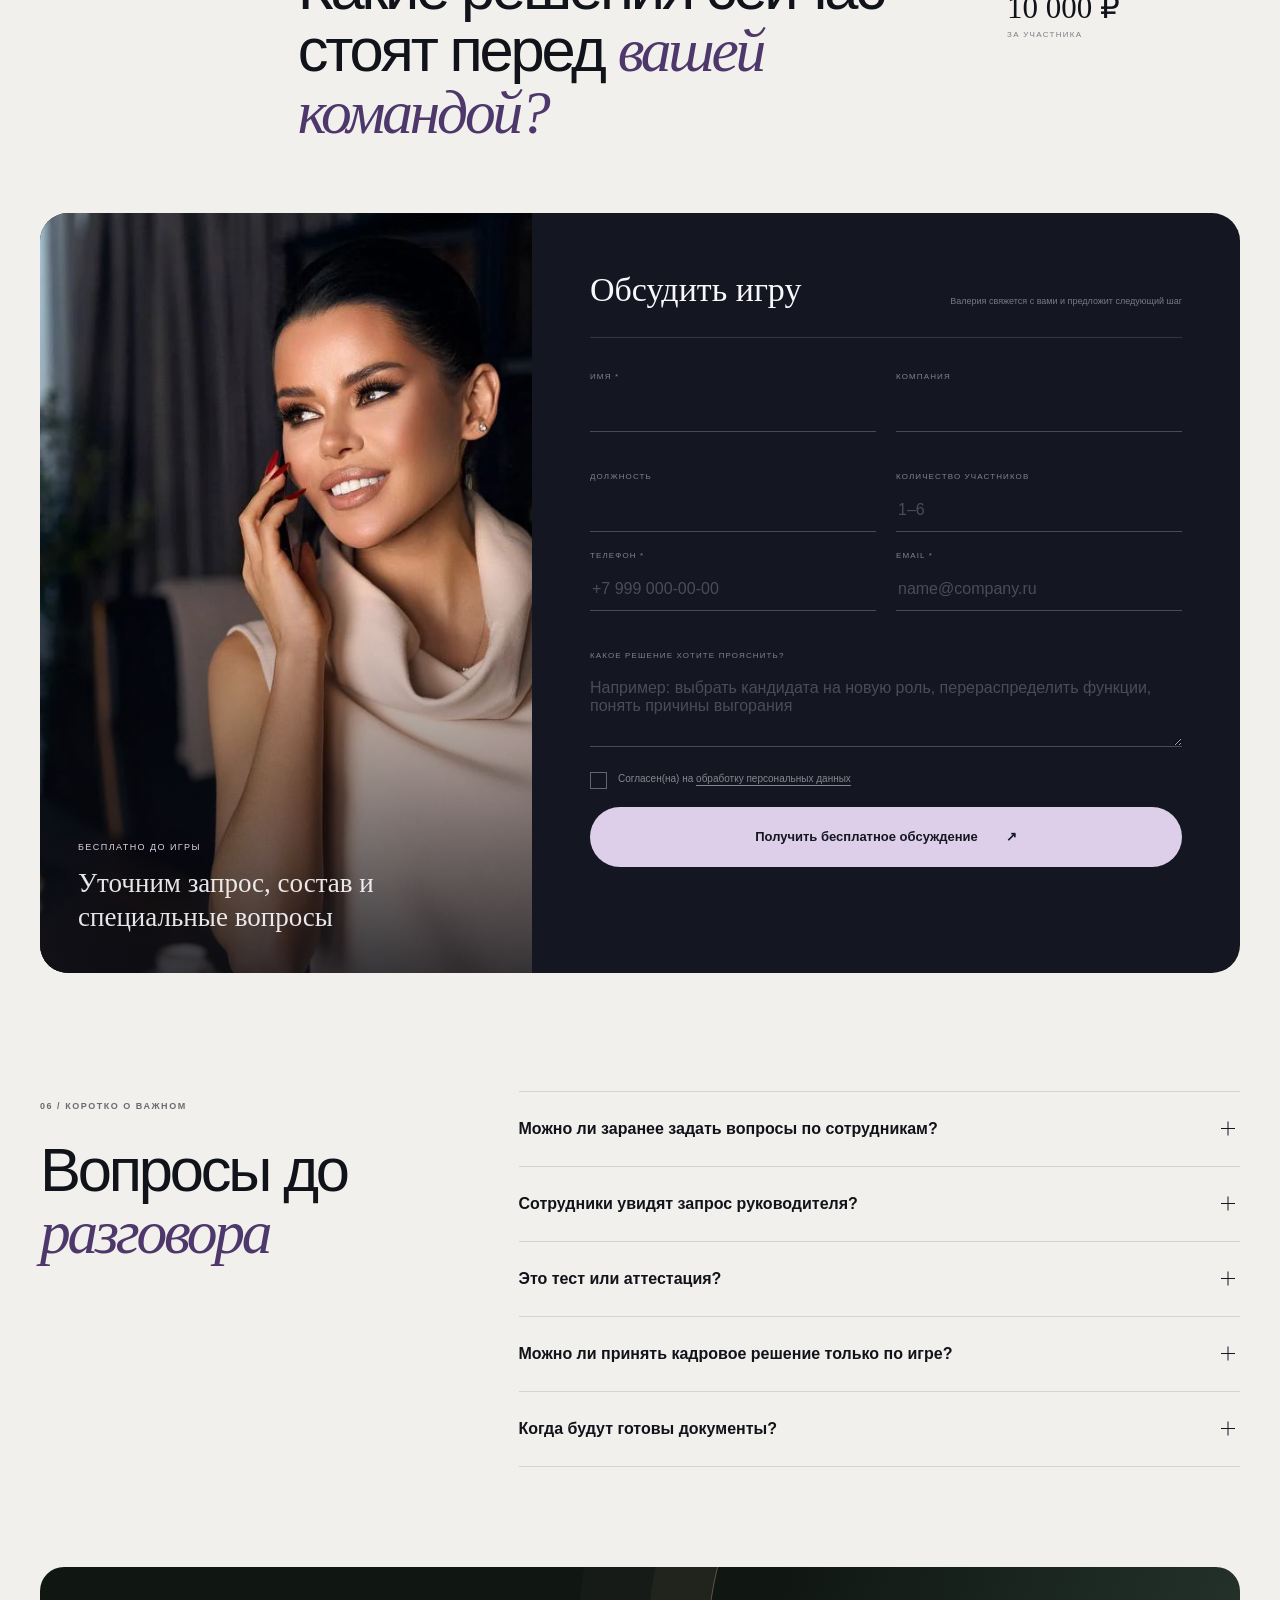
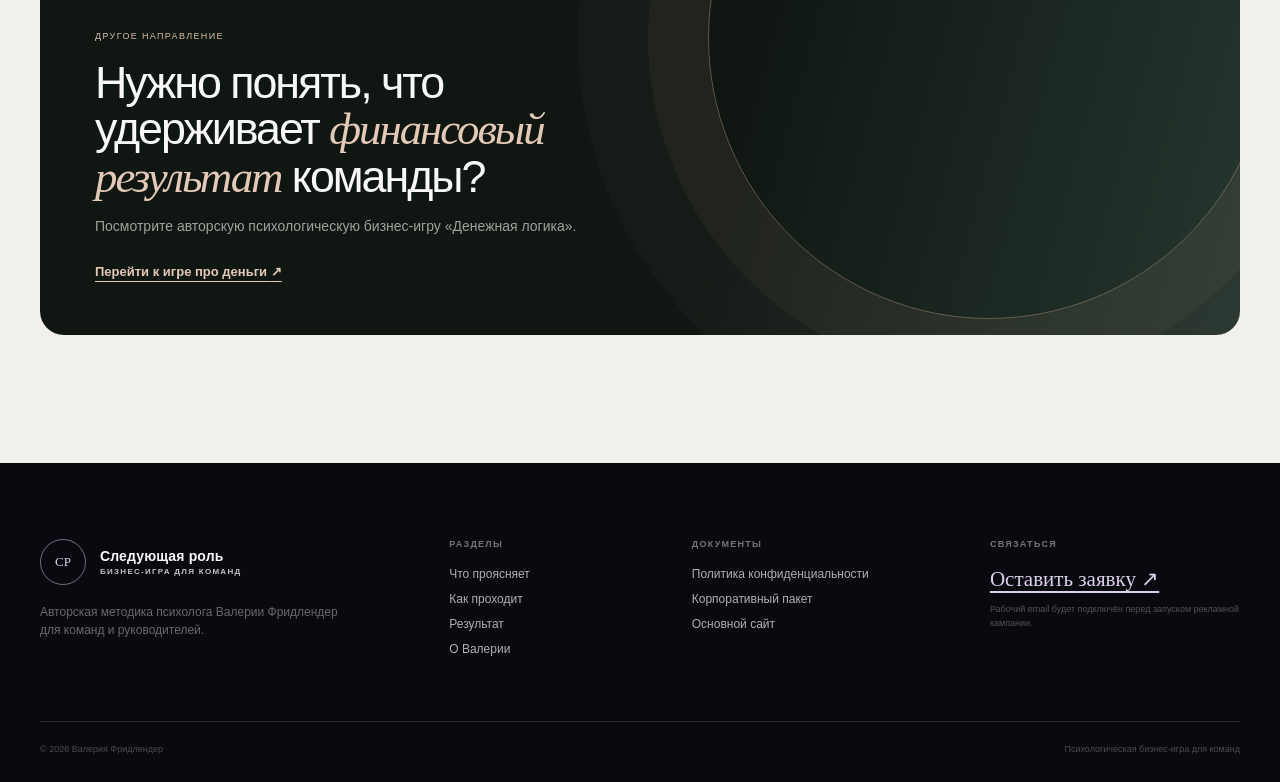
==== commit ab92c92b: "Emphasize team card as composition base" ====
--- a/index.html
+++ b/index.html
@@ -13,7 +13,7 @@
   <link rel="icon" href="assets/icons/favicon.svg" type="image/svg+xml">
   <link rel="preload" href="assets/images/hero-desktop.webp" as="image" media="(min-width: 768px)" type="image/webp">
   <link rel="preload" href="assets/images/hero-mobile-smile-marble.webp" as="image" media="(max-width: 767px)" type="image/webp">
-  <link rel="stylesheet" href="styles.css?v=20260721-15">
+  <link rel="stylesheet" href="styles.css?v=20260721-16">
   <script>document.documentElement.classList.remove('no-js');</script>
 </head>
 <body>
--- a/styles.css
+++ b/styles.css
@@ -88,12 +88,18 @@
 .question-card:nth-of-type(2) { grid-column: 8 / span 5; }
 .question-card:nth-of-type(3) { grid-column: 2 / span 5; }
 .question-card:nth-of-type(4) { grid-column: 7 / span 5; }
-.question-card:nth-of-type(5) { grid-column: 4 / span 6; }
+.question-card:nth-of-type(5) { grid-column: 2 / span 10; }
 .question-card::before { content: ""; position: absolute; inset: 0; background: radial-gradient(circle at 100% 0, rgba(162,130,194,.17), transparent 38%); opacity: .38; transition: opacity .38s var(--ease), transform .55s var(--ease); }
 .question-card::after { content: ""; position: absolute; top: -95px; right: -95px; width: 190px; height: 190px; border: 1px solid rgba(116,86,154,.18); border-radius: 50%; transition: transform .55s var(--ease), border-color .38s var(--ease); }
 .question-card > * { position: relative; z-index: 1; }
-.question-card-core { background: linear-gradient(145deg, #f1ebf7 0%, #fbf9fc 70%); border-color: rgba(116,86,154,.26); box-shadow: 0 22px 70px rgba(74,50,102,.09); }
+.question-card-core { min-height: 258px; display: grid; grid-template-columns: 112px minmax(0, 1fr); grid-template-rows: auto 1fr; column-gap: 42px; align-items: end; padding: 34px 38px; background: linear-gradient(115deg, #eee5f5 0%, #f7f2fa 48%, #fff 100%); border-color: rgba(116,86,154,.3); box-shadow: 0 26px 76px rgba(74,50,102,.11); }
 .question-card-core::before { background: radial-gradient(circle at 100% 0, rgba(127,91,164,.24), transparent 42%); opacity: .72; }
+.question-card-core::after { top: -175px; right: -110px; width: 350px; height: 350px; }
+.question-card-core .card-index { grid-column: 1 / -1; align-self: start; }
+.question-card-core svg { grid-column: 1; grid-row: 2; align-self: end; width: 66px; height: 66px; margin: 0; }
+.question-card-core > div { grid-column: 2; grid-row: 2; align-self: end; }
+.question-card-core h3 { font-size: 28px; }
+.question-card-core p { max-width: 720px; }
 .card-index { display: flex; align-items: center; gap: 10px; color: #7c7784; font-size: 9px; font-weight: 700; letter-spacing: .16em; }
 .card-index::after { content: ""; width: 32px; height: 1px; background: rgba(116,86,154,.26); transform-origin: left center; transition: width .38s var(--ease), background-color .38s var(--ease); }
 .question-card svg { width: 54px; height: 54px; margin-top: 34px; fill: none; stroke: var(--violet); stroke-width: 1.5; transition: transform .38s var(--ease), filter .38s var(--ease); }
@@ -282,7 +288,7 @@
   .question-card:nth-of-type(2) { grid-column: 6 / span 5; }
   .question-card:nth-of-type(3) { grid-column: 1 / span 5; }
   .question-card:nth-of-type(4) { grid-column: 6 / span 5; }
-  .question-card:nth-of-type(5) { grid-column: 3 / span 6; }
+  .question-card:nth-of-type(5) { grid-column: 1 / span 10; }
   .method-layout, .expert-layout { gap: 56px; }
   .method-visual { min-height: 650px; }
   .result-card { padding: 34px; }
@@ -358,6 +364,10 @@
   .question-grid { grid-template-columns: 1fr; gap: 10px; margin-top: 46px; }
   .question-grid::before { top: 24px; bottom: 24px; left: 10px; background: linear-gradient(180deg, transparent, rgba(116,86,154,.24) 10%, rgba(116,86,154,.24) 90%, transparent); }
   .question-card:nth-of-type(1), .question-card:nth-of-type(2), .question-card:nth-of-type(3), .question-card:nth-of-type(4), .question-card:nth-of-type(5) { min-height: 270px; grid-column: 1 / -1; padding: 23px 23px 23px 29px; }
+  .question-card-core { display: flex; }
+  .question-card-core .card-index, .question-card-core > div { align-self: stretch; }
+  .question-card-core svg { align-self: flex-start; width: 54px; height: 54px; margin-top: 34px; }
+  .question-card-core h3 { font-size: 22px; }
   .question-card svg { margin-top: 30px; }
   .custom-question { margin-top: 12px; padding: 25px; }
 
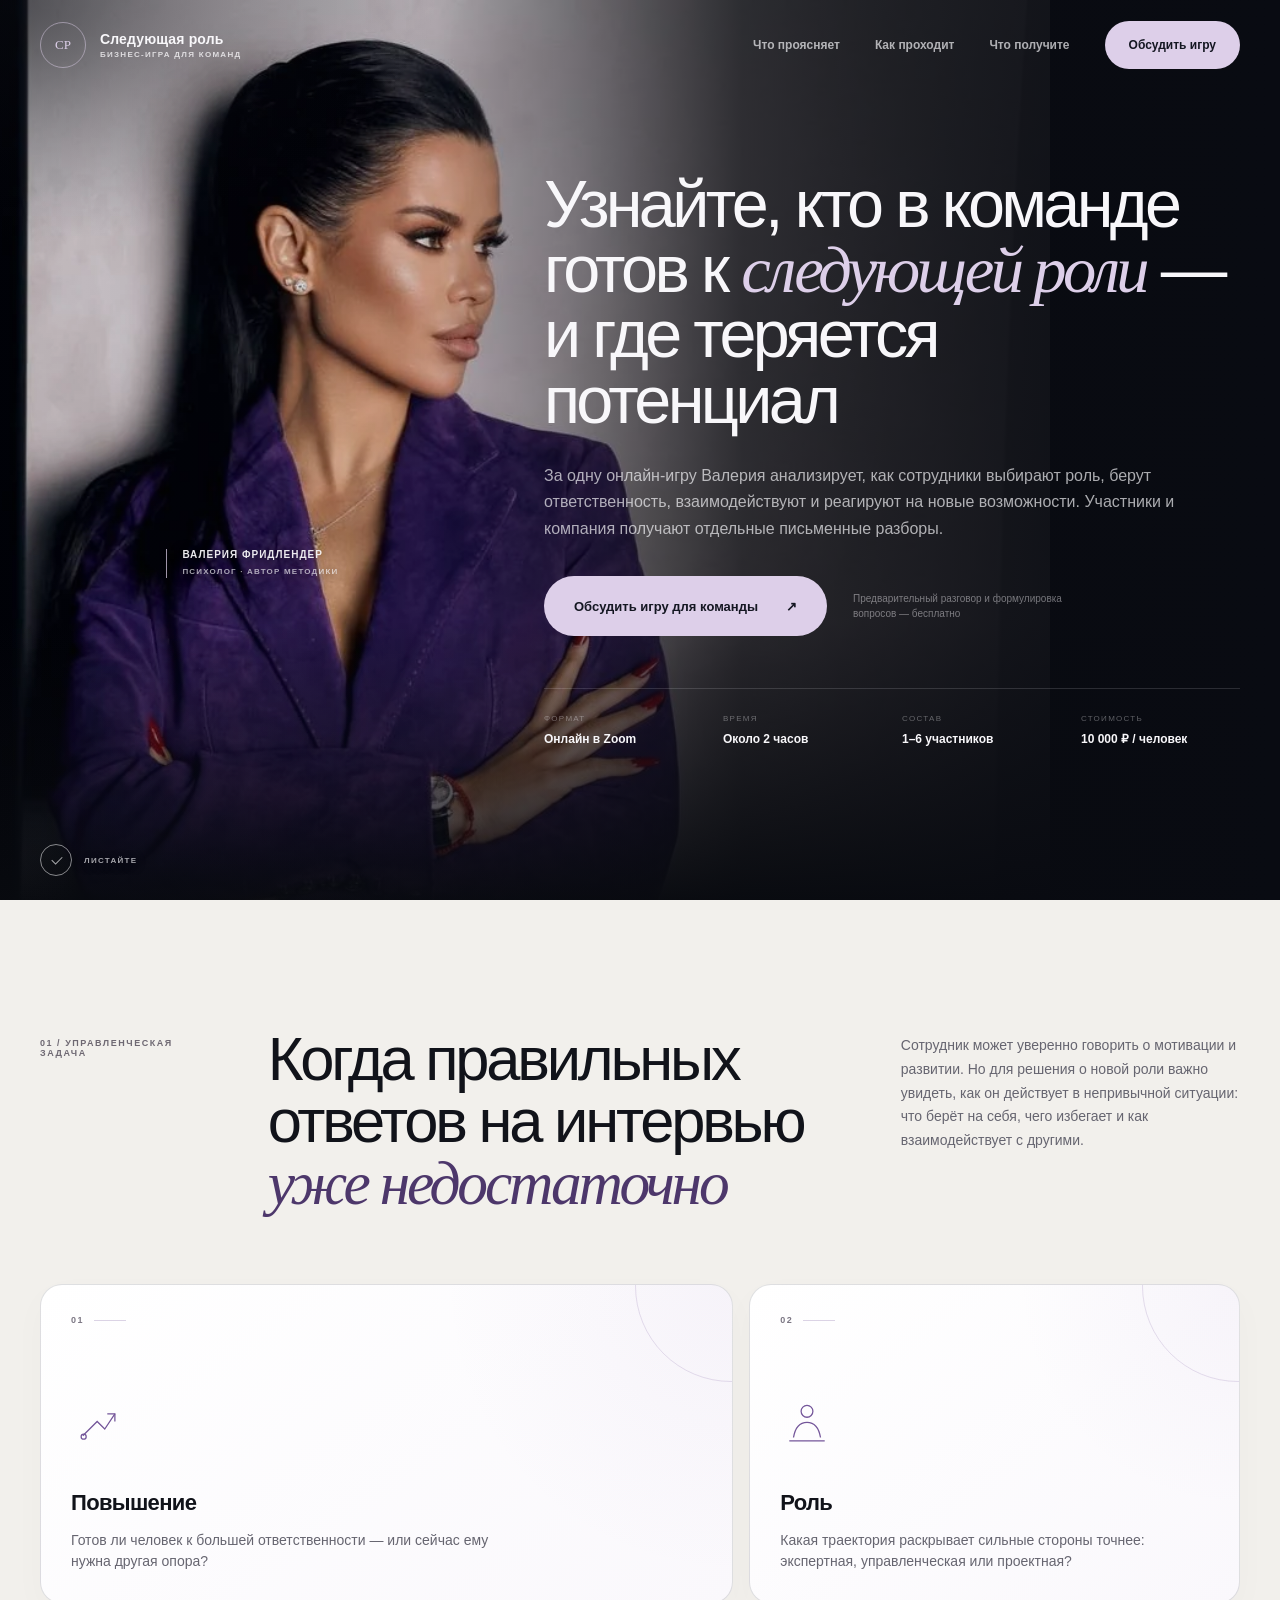
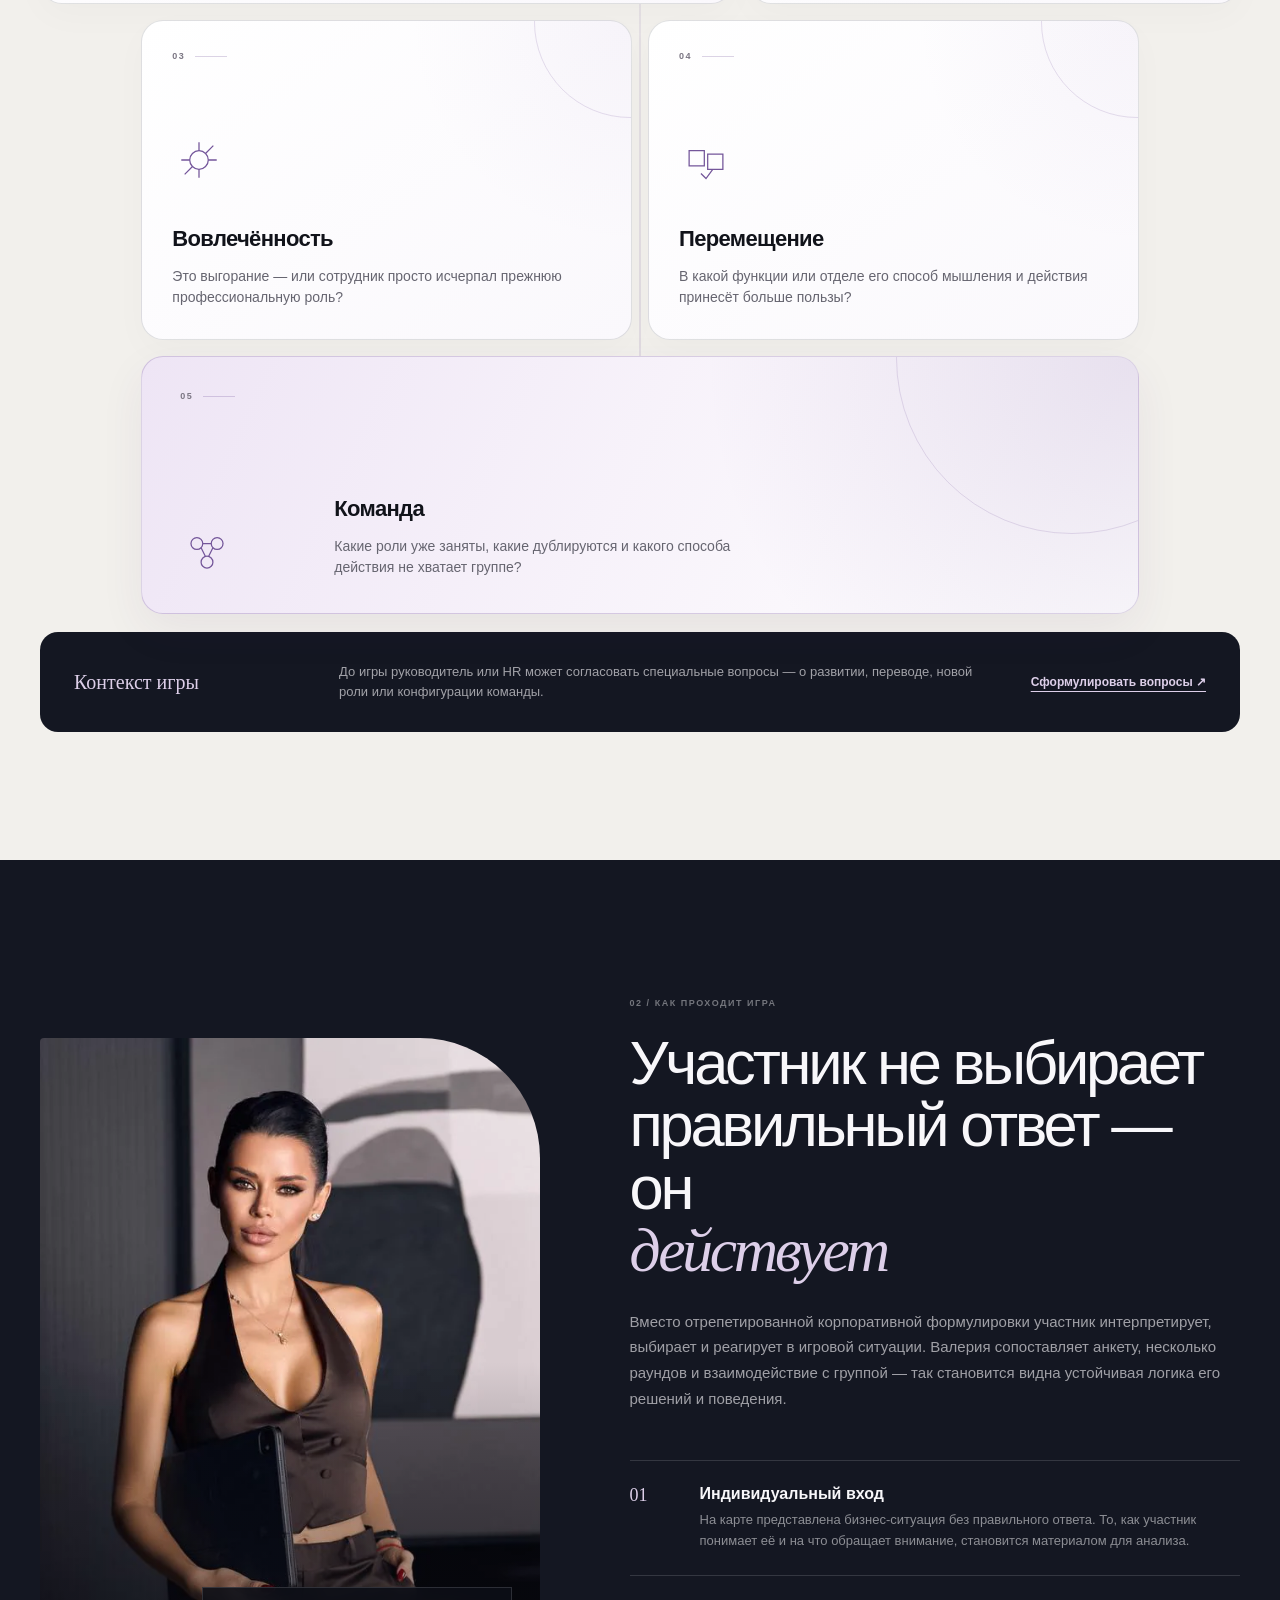
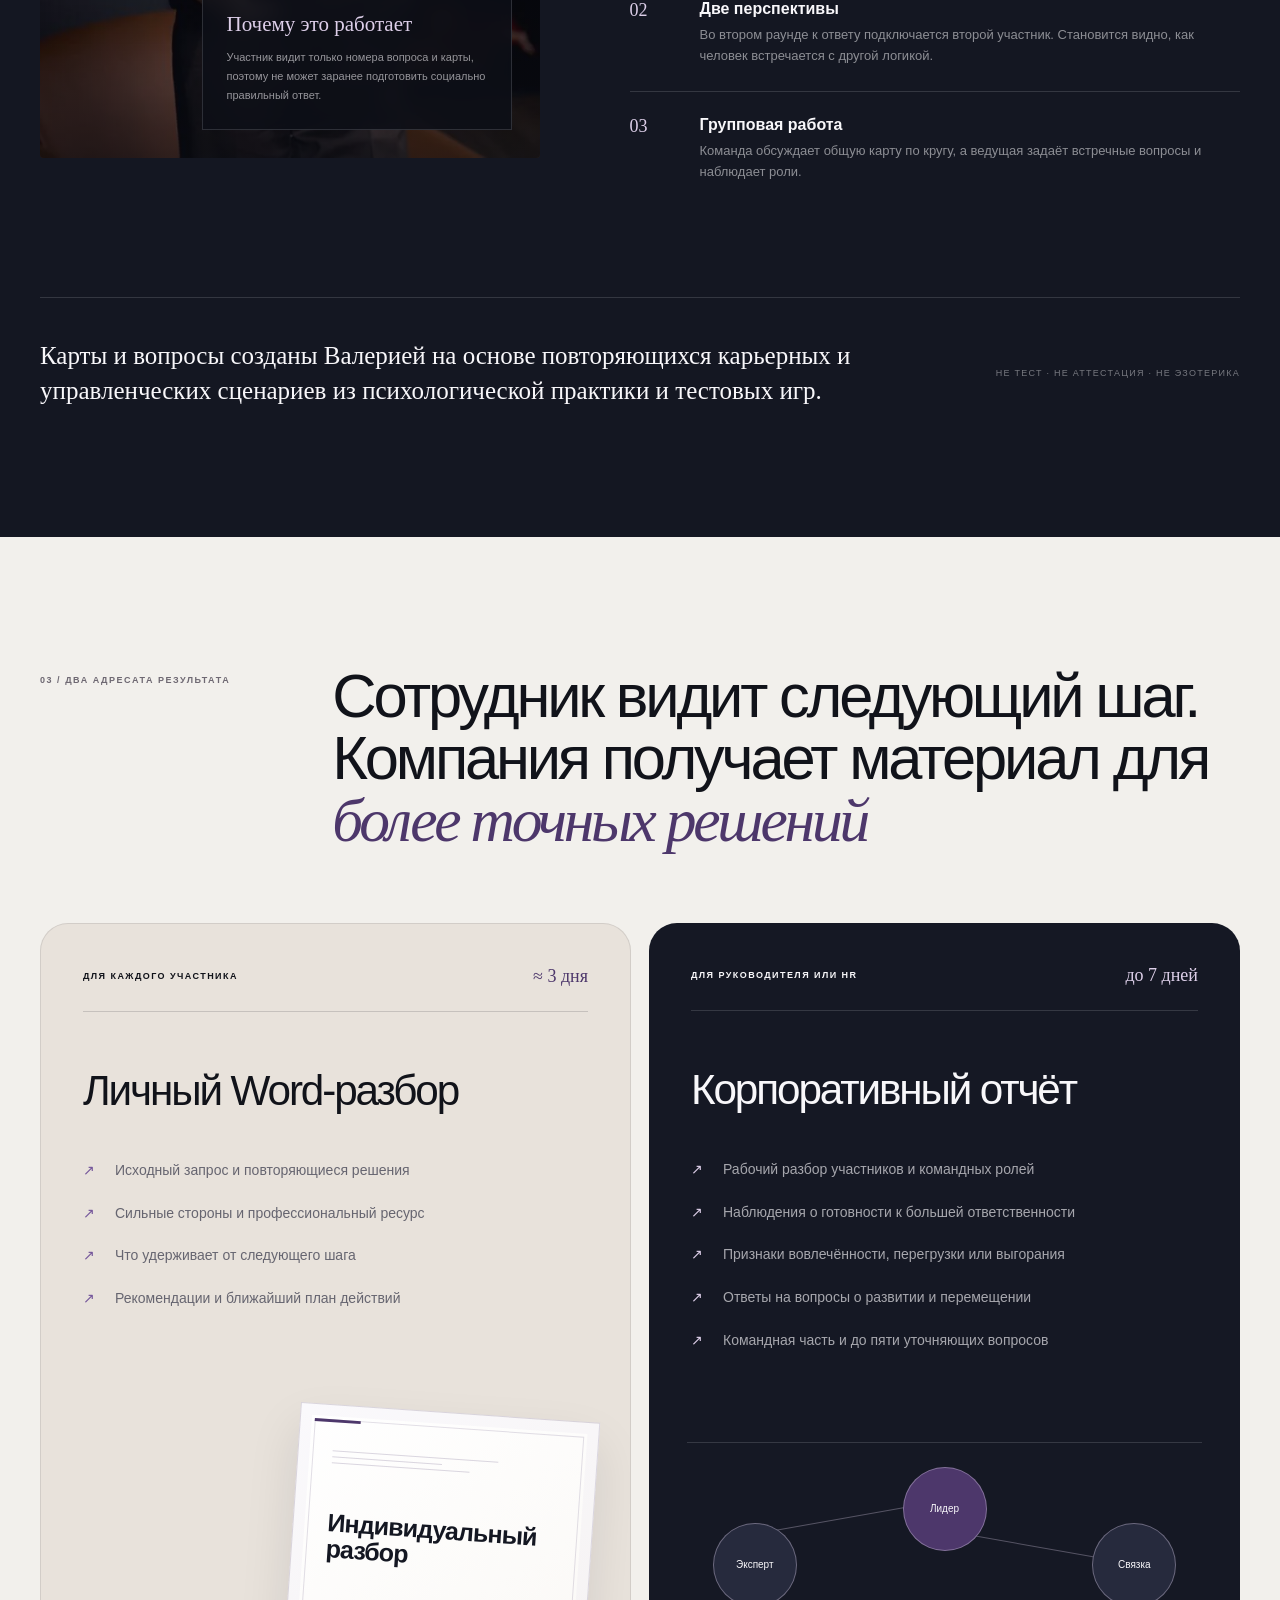
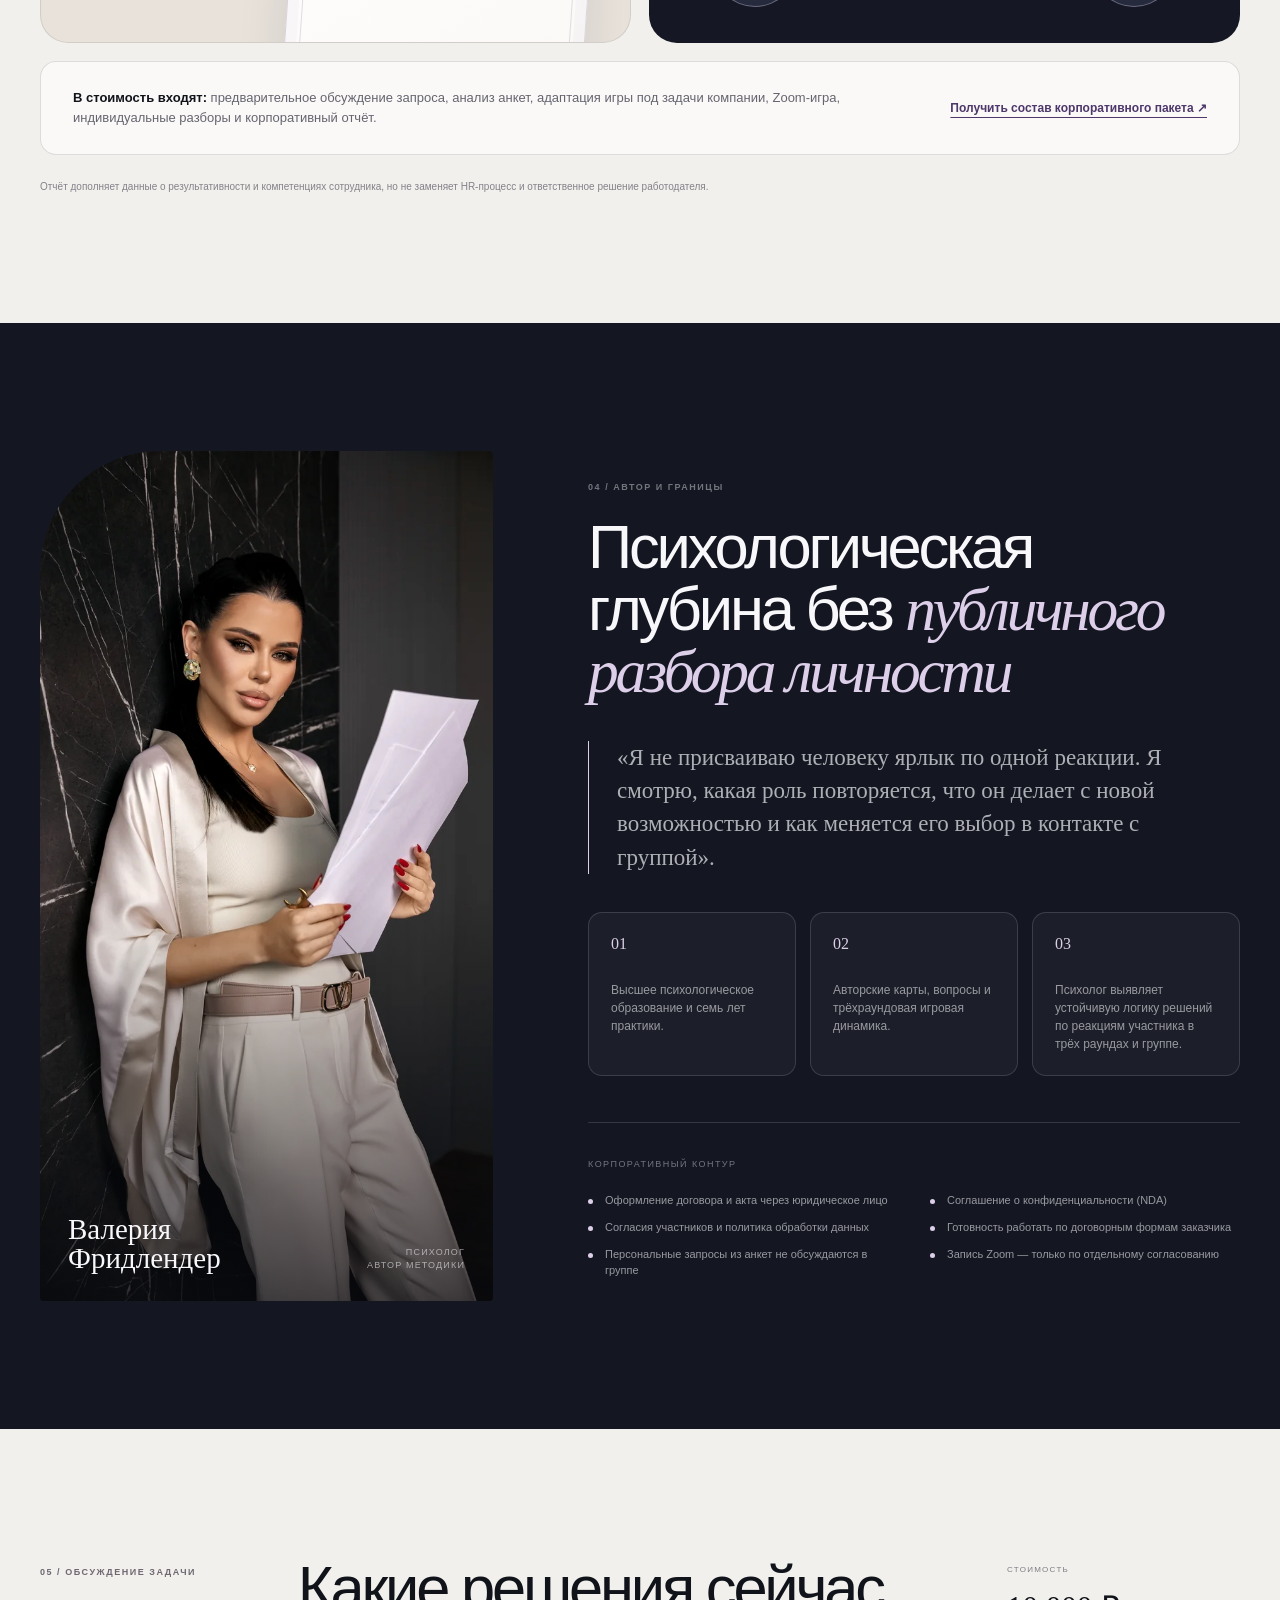
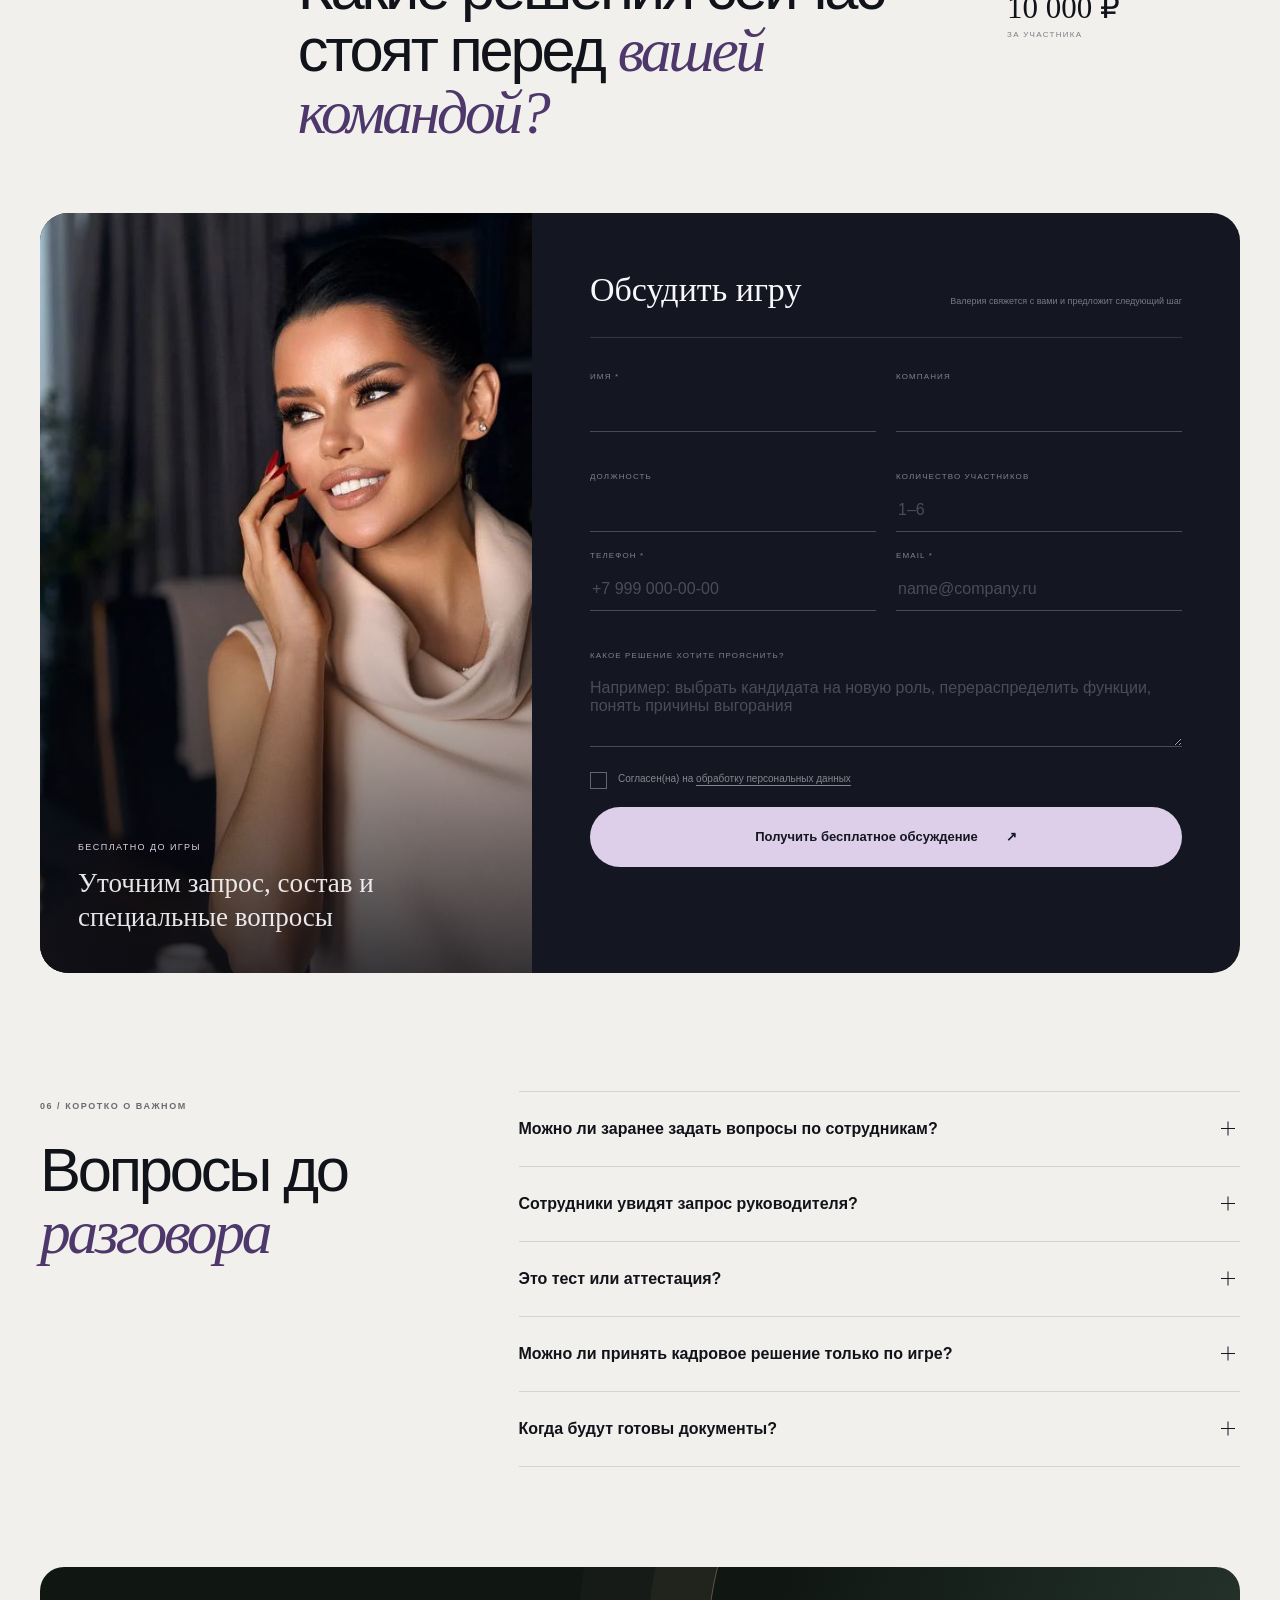
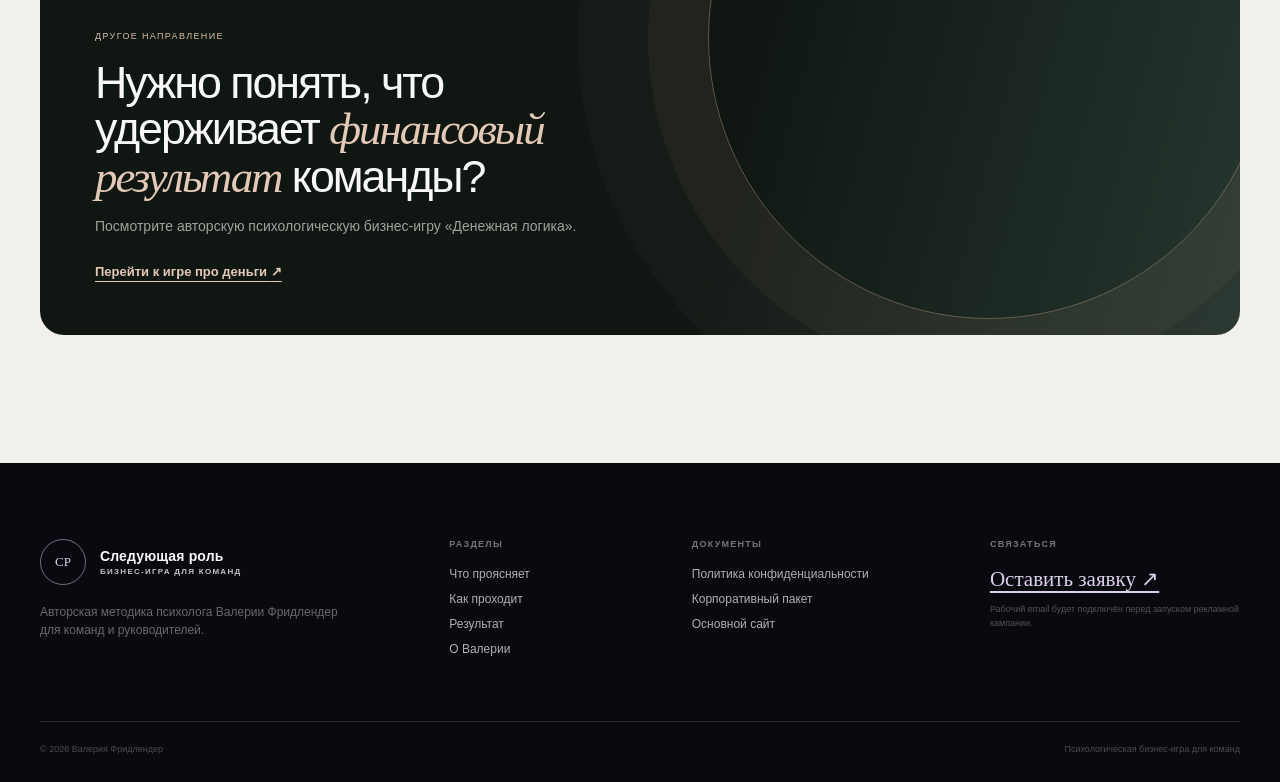
==== commit 68e7e0cb: "Reduce card depth for flatter visual language" ====
--- a/index.html
+++ b/index.html
@@ -13,7 +13,7 @@
   <link rel="icon" href="assets/icons/favicon.svg" type="image/svg+xml">
   <link rel="preload" href="assets/images/hero-desktop.webp" as="image" media="(min-width: 768px)" type="image/webp">
   <link rel="preload" href="assets/images/hero-mobile-smile-marble.webp" as="image" media="(max-width: 767px)" type="image/webp">
-  <link rel="stylesheet" href="styles.css?v=20260721-16">
+  <link rel="stylesheet" href="styles.css?v=20260721-17">
   <script>document.documentElement.classList.remove('no-js');</script>
 </head>
 <body>
--- a/styles.css
+++ b/styles.css
@@ -83,7 +83,7 @@
 
 .question-grid { position: relative; display: grid; grid-template-columns: repeat(12, minmax(0, 1fr)); gap: 16px; margin-top: 70px; isolation: isolate; }
 .question-grid::before { content: ""; position: absolute; z-index: 0; top: 13%; bottom: 12%; left: 50%; width: 1px; background: linear-gradient(180deg, transparent, rgba(116,86,154,.2) 18%, rgba(116,86,154,.28) 82%, transparent); transform: translateX(-50%); }
-.question-card { position: relative; z-index: 1; min-height: 320px; display: flex; flex-direction: column; justify-content: space-between; overflow: hidden; padding: 30px; background: linear-gradient(145deg, #fff 0%, #faf8fc 100%); border: 1px solid var(--line-light); border-radius: 22px; box-shadow: 0 18px 60px rgba(35,26,48,.04); transition: transform .38s var(--ease), border-color .38s var(--ease), box-shadow .38s var(--ease), background-color .38s var(--ease); }
+.question-card { position: relative; z-index: 1; min-height: 320px; display: flex; flex-direction: column; justify-content: space-between; overflow: hidden; padding: 30px; background: linear-gradient(145deg, #fff 0%, #faf8fc 100%); border: 1px solid var(--line-light); border-radius: 22px; box-shadow: 0 12px 36px rgba(35,26,48,.025); transition: transform .38s var(--ease), border-color .38s var(--ease), box-shadow .38s var(--ease), background-color .38s var(--ease); }
 .question-card:nth-of-type(1) { grid-column: 1 / span 7; }
 .question-card:nth-of-type(2) { grid-column: 8 / span 5; }
 .question-card:nth-of-type(3) { grid-column: 2 / span 5; }
@@ -92,7 +92,7 @@
 .question-card::before { content: ""; position: absolute; inset: 0; background: radial-gradient(circle at 100% 0, rgba(162,130,194,.17), transparent 38%); opacity: .38; transition: opacity .38s var(--ease), transform .55s var(--ease); }
 .question-card::after { content: ""; position: absolute; top: -95px; right: -95px; width: 190px; height: 190px; border: 1px solid rgba(116,86,154,.18); border-radius: 50%; transition: transform .55s var(--ease), border-color .38s var(--ease); }
 .question-card > * { position: relative; z-index: 1; }
-.question-card-core { min-height: 258px; display: grid; grid-template-columns: 112px minmax(0, 1fr); grid-template-rows: auto 1fr; column-gap: 42px; align-items: end; padding: 34px 38px; background: linear-gradient(115deg, #eee5f5 0%, #f7f2fa 48%, #fff 100%); border-color: rgba(116,86,154,.3); box-shadow: 0 26px 76px rgba(74,50,102,.11); }
+.question-card-core { min-height: 258px; display: grid; grid-template-columns: 112px minmax(0, 1fr); grid-template-rows: auto 1fr; column-gap: 42px; align-items: end; padding: 34px 38px; background: linear-gradient(115deg, #eee5f5 0%, #f7f2fa 48%, #fff 100%); border-color: rgba(116,86,154,.26); box-shadow: 0 16px 46px rgba(74,50,102,.065); }
 .question-card-core::before { background: radial-gradient(circle at 100% 0, rgba(127,91,164,.24), transparent 42%); opacity: .72; }
 .question-card-core::after { top: -175px; right: -110px; width: 350px; height: 350px; }
 .question-card-core .card-index { grid-column: 1 / -1; align-self: start; }
@@ -106,7 +106,7 @@
 .question-card h3 { margin: 0 0 14px; font-size: 22px; letter-spacing: -.03em; transition: color .38s var(--ease); }
 .question-card p { max-width: 430px; margin: 0; color: #666570; font-size: 14px; line-height: 1.55; }
 @media (hover: hover) and (pointer: fine) {
-  .question-card[data-reveal]:hover { transform: translateY(-7px); border-color: rgba(116,86,154,.38); box-shadow: 0 28px 74px rgba(53,35,75,.13); }
+  .question-card[data-reveal]:hover { transform: translateY(-5px); border-color: rgba(116,86,154,.34); box-shadow: 0 22px 58px rgba(53,35,75,.1); }
   .question-card:hover::before { opacity: 1; transform: scale(1.035); }
   .question-card:hover::after { border-color: rgba(116,86,154,.34); transform: translate(-12px, 12px) scale(1.08); }
   .question-card:hover .card-index::after { width: 58px; background: rgba(116,86,154,.52); }
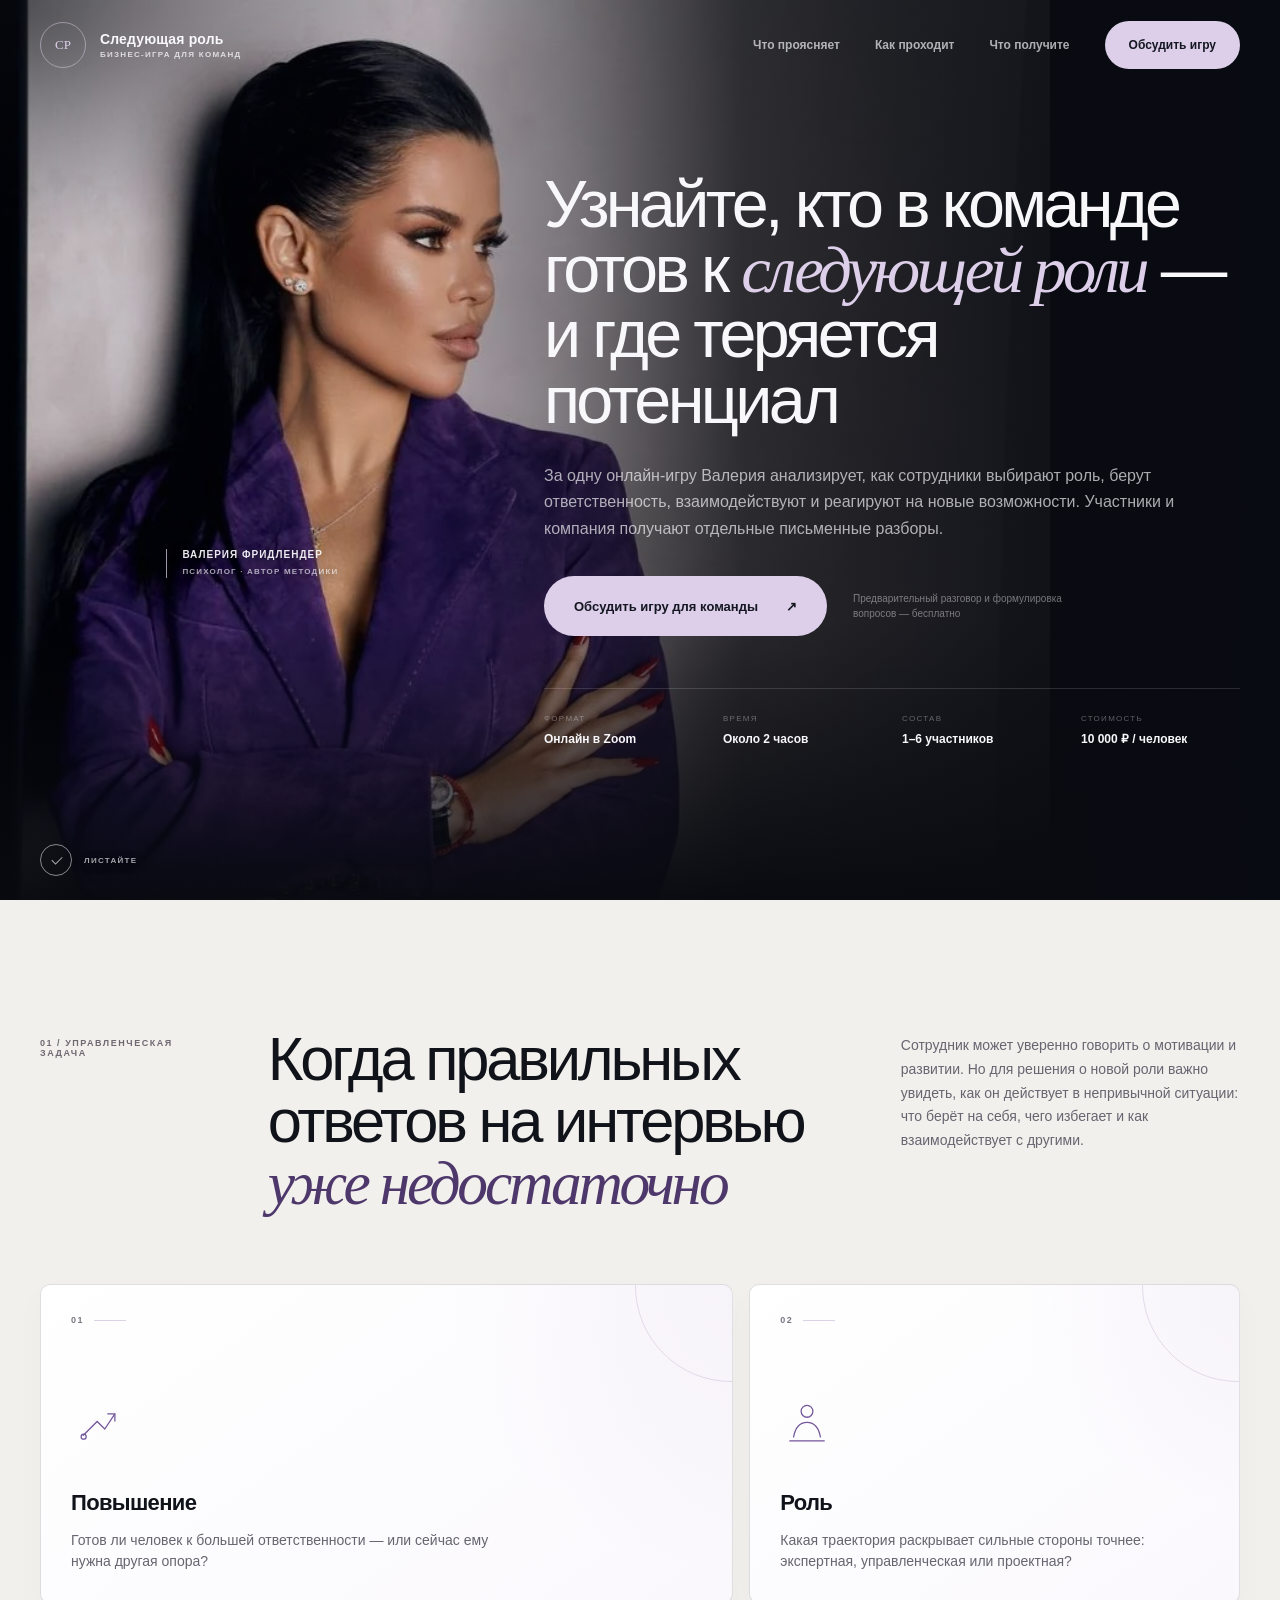
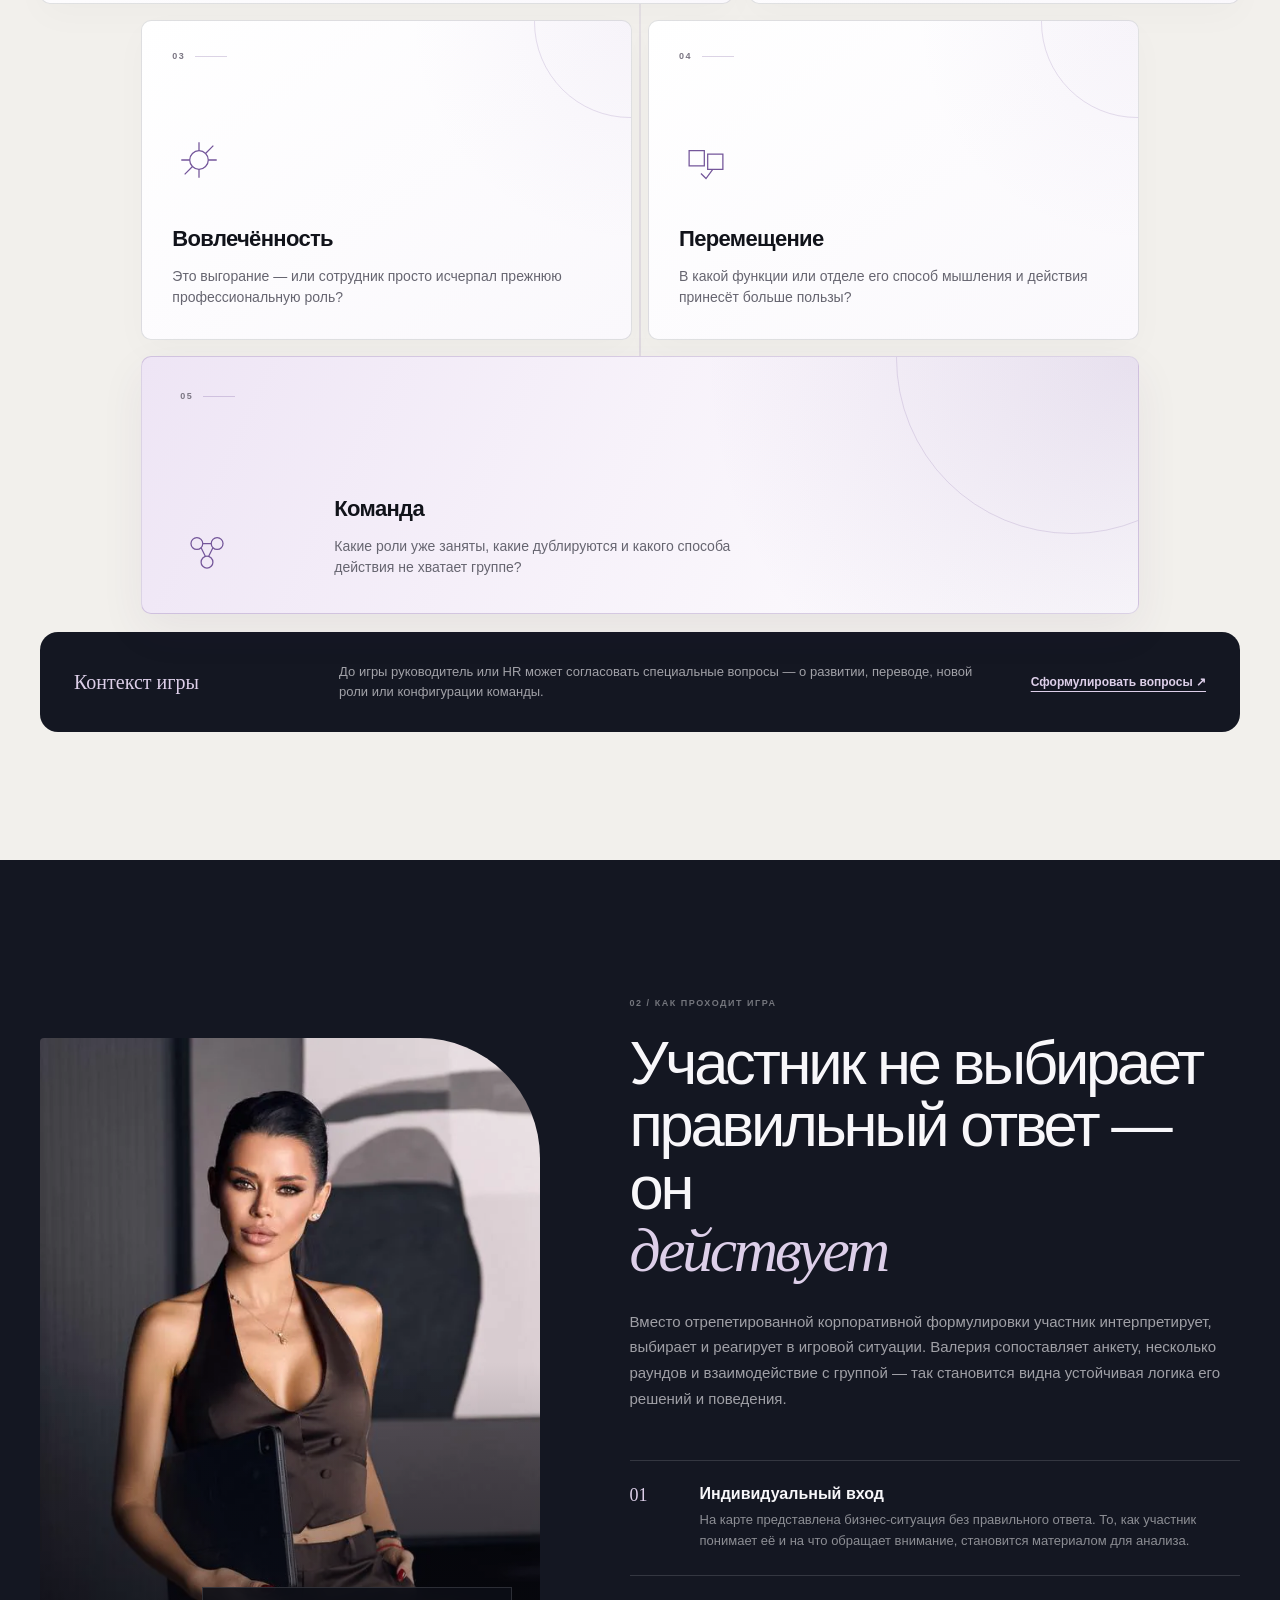
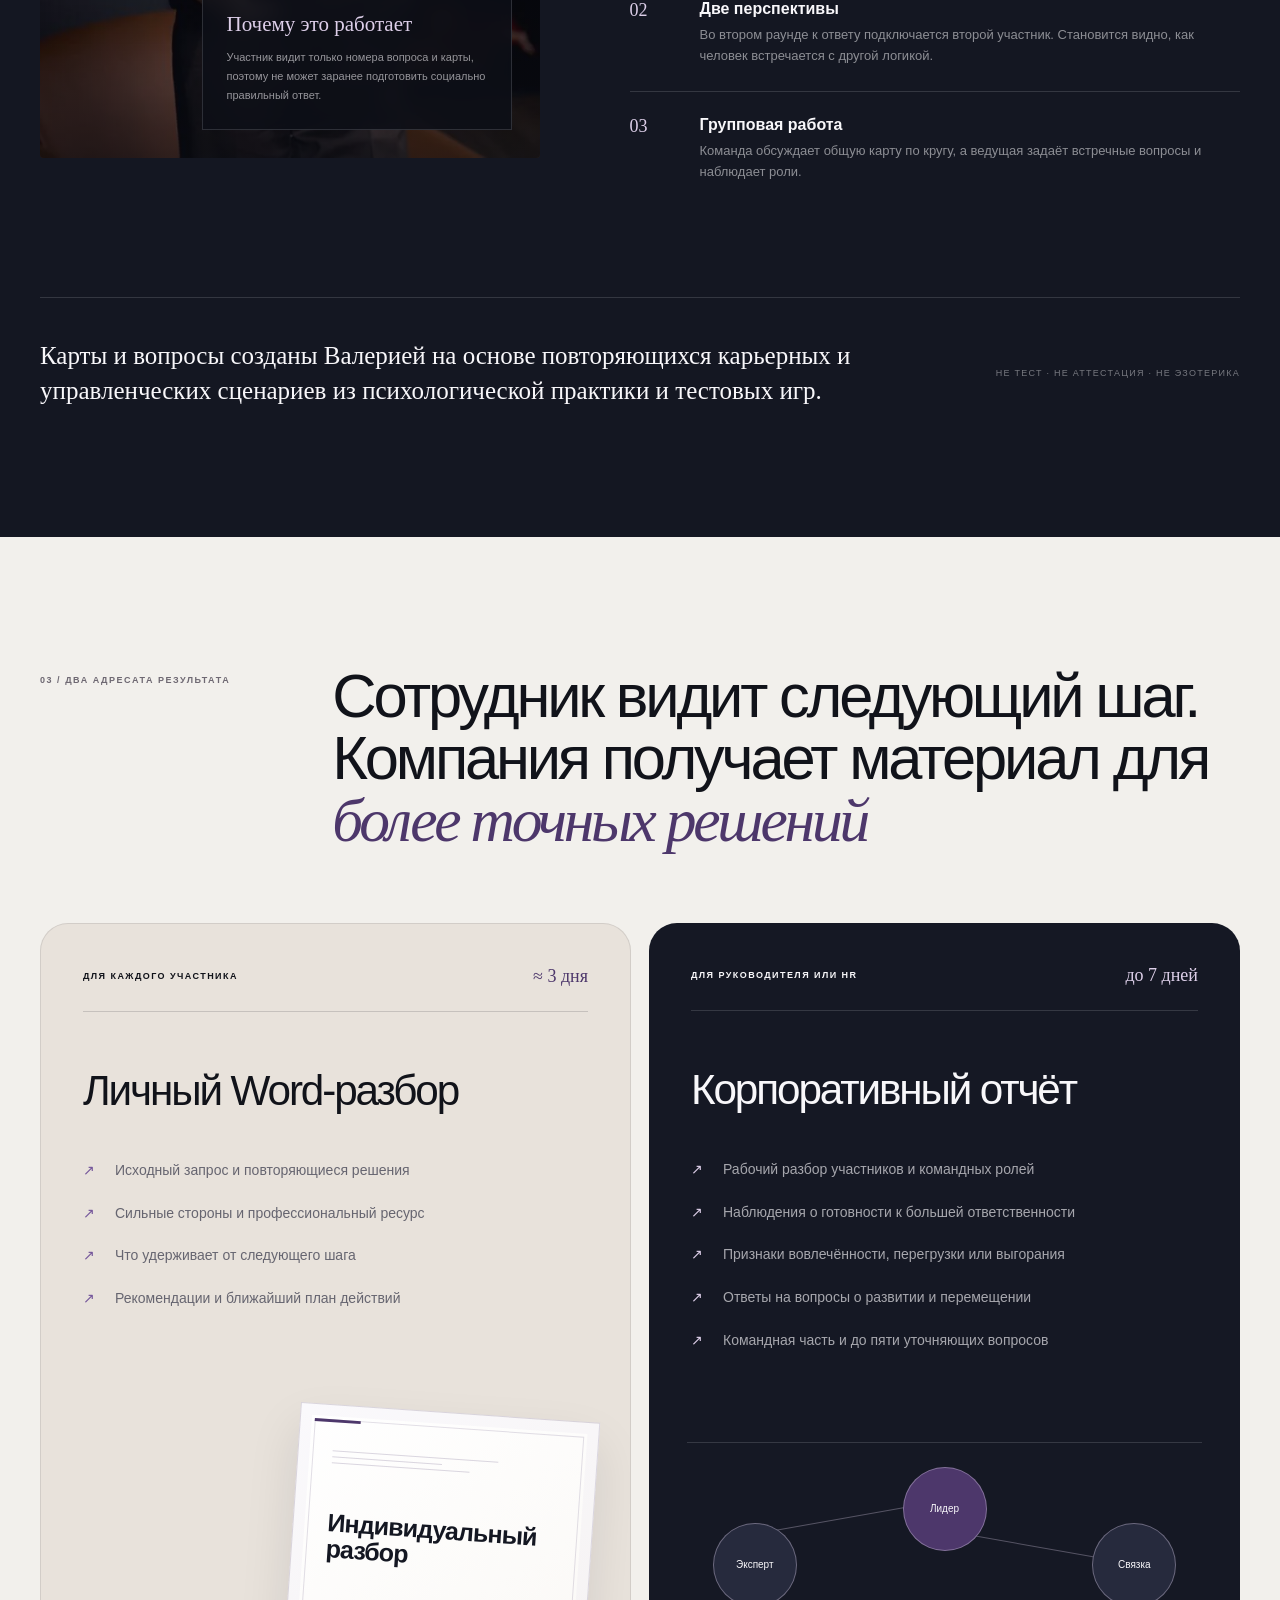
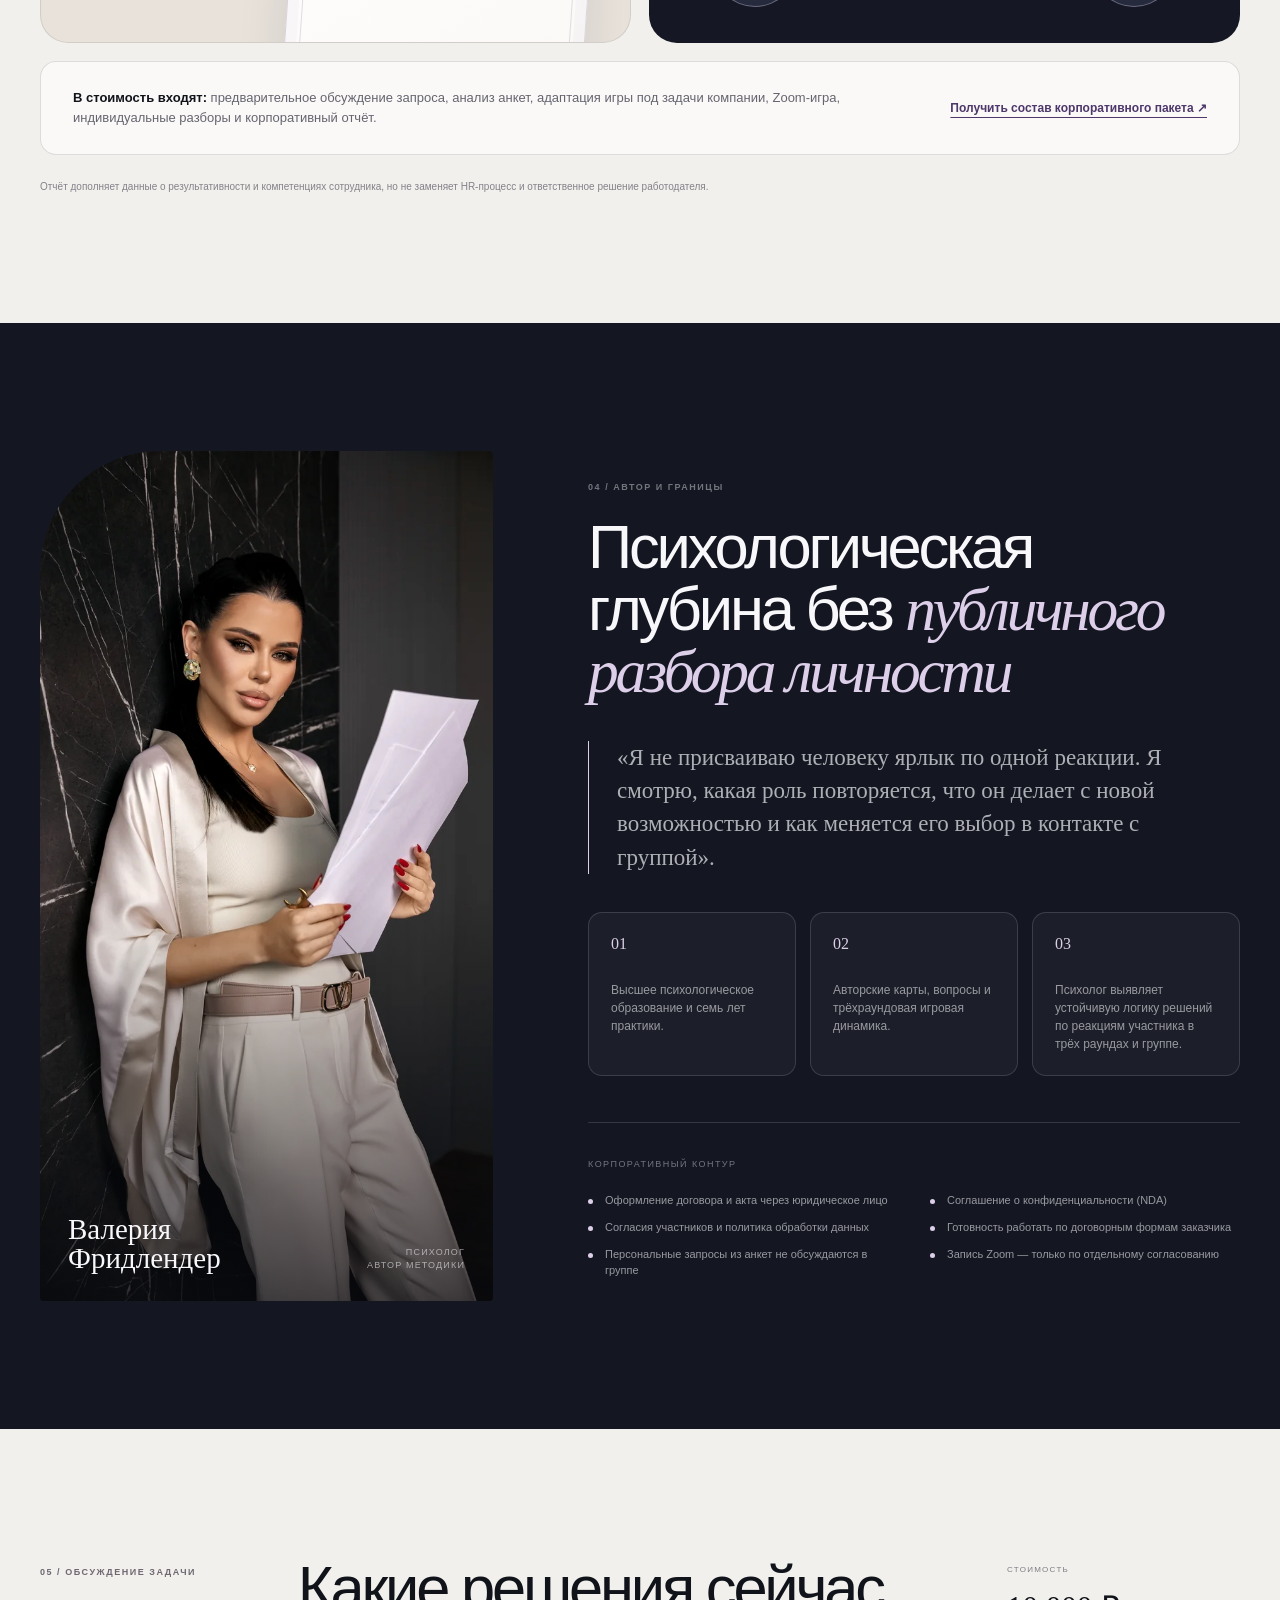
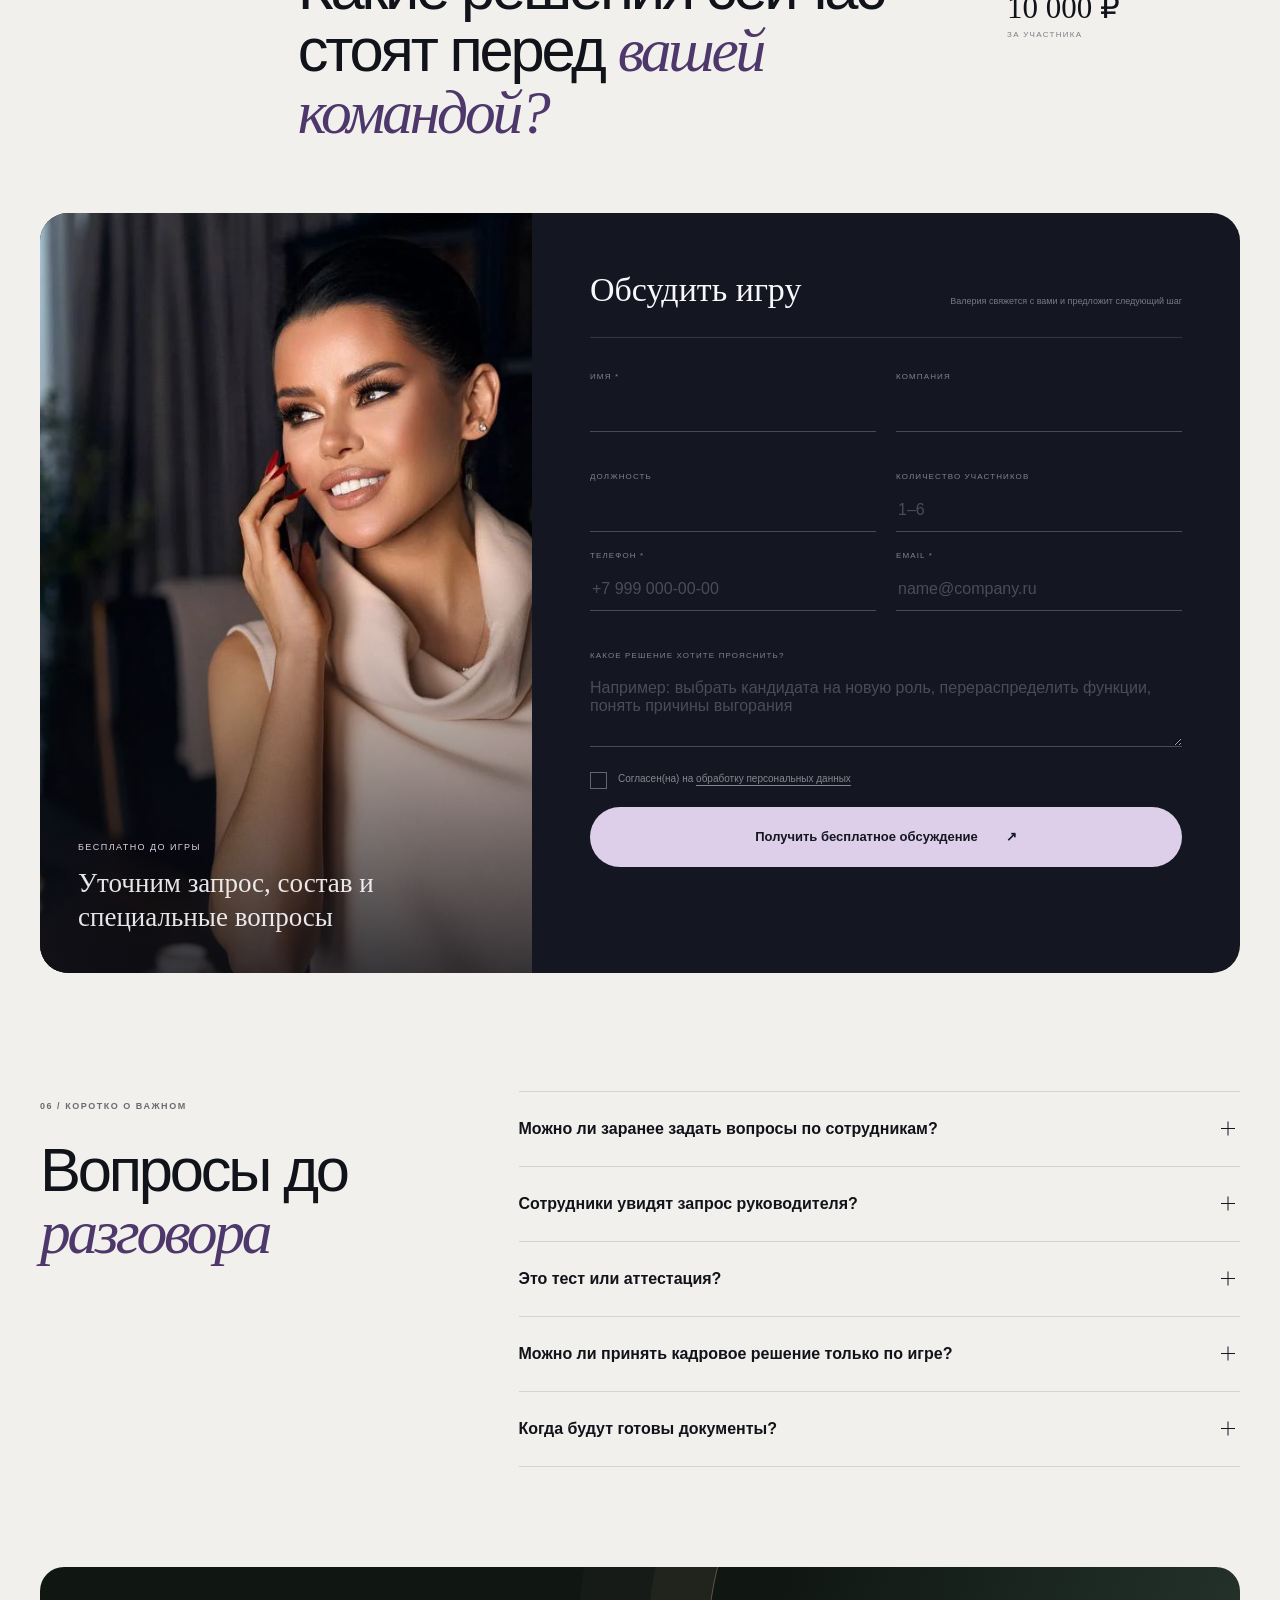
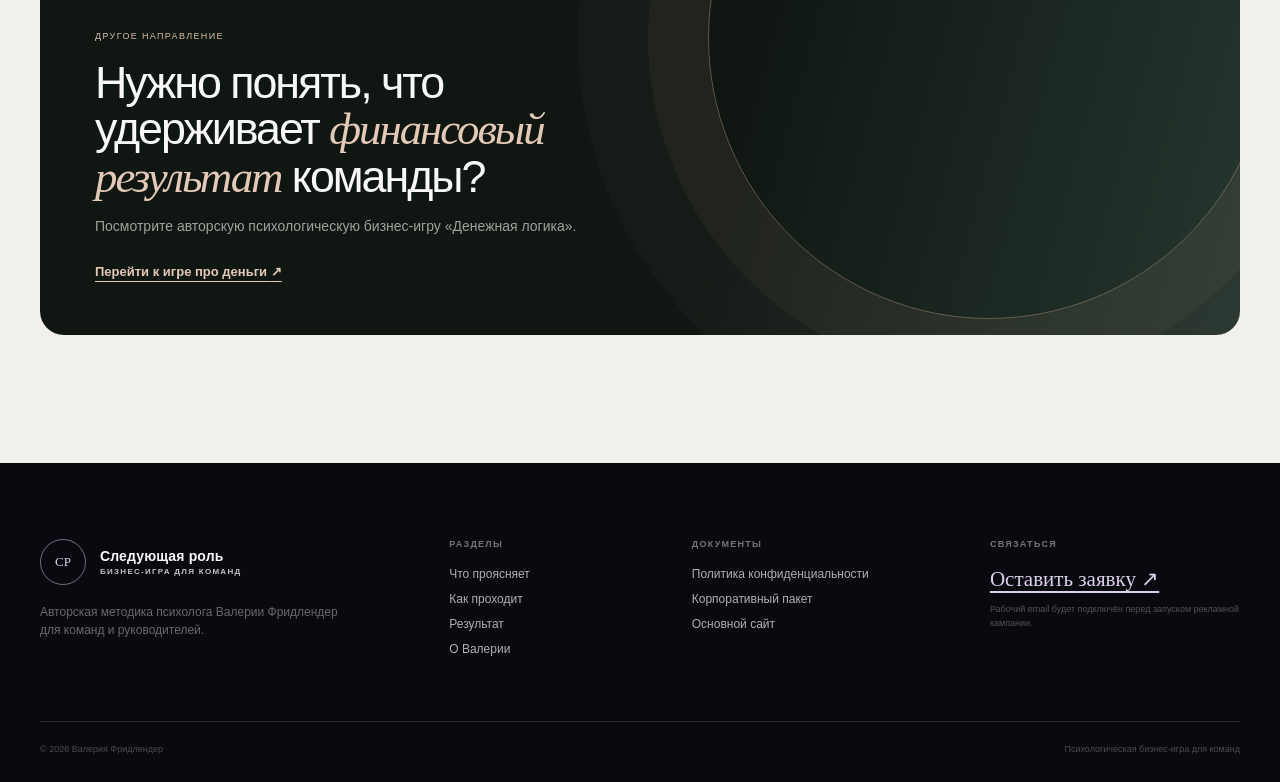
==== commit 22175da7: "Add interactive HR desk cards Experimental card-dealing entrance and limited desktop drag with snap-" ====
--- a/index.html
+++ b/index.html
@@ -13,7 +13,7 @@
   <link rel="icon" href="assets/icons/favicon.svg" type="image/svg+xml">
   <link rel="preload" href="assets/images/hero-desktop.webp" as="image" media="(min-width: 768px)" type="image/webp">
   <link rel="preload" href="assets/images/hero-mobile-smile-marble.webp" as="image" media="(max-width: 767px)" type="image/webp">
-  <link rel="stylesheet" href="styles.css?v=20260721-17">
+  <link rel="stylesheet" href="styles.css?v=20260721-18">
   <script>document.documentElement.classList.remove('no-js');</script>
 </head>
 <body>
@@ -361,6 +361,6 @@
     </div>
   </footer>
 
-  <script src="script.js"></script>
+  <script src="script.js?v=20260721-18"></script>
 </body>
 </html>
--- a/styles.css
+++ b/styles.css
@@ -83,12 +83,13 @@
 
 .question-grid { position: relative; display: grid; grid-template-columns: repeat(12, minmax(0, 1fr)); gap: 16px; margin-top: 70px; isolation: isolate; }
 .question-grid::before { content: ""; position: absolute; z-index: 0; top: 13%; bottom: 12%; left: 50%; width: 1px; background: linear-gradient(180deg, transparent, rgba(116,86,154,.2) 18%, rgba(116,86,154,.28) 82%, transparent); transform: translateX(-50%); }
-.question-card { position: relative; z-index: 1; min-height: 320px; display: flex; flex-direction: column; justify-content: space-between; overflow: hidden; padding: 30px; background: linear-gradient(145deg, #fff 0%, #faf8fc 100%); border: 1px solid var(--line-light); border-radius: 22px; box-shadow: 0 12px 36px rgba(35,26,48,.025); transition: transform .38s var(--ease), border-color .38s var(--ease), box-shadow .38s var(--ease), background-color .38s var(--ease); }
-.question-card:nth-of-type(1) { grid-column: 1 / span 7; }
-.question-card:nth-of-type(2) { grid-column: 8 / span 5; }
-.question-card:nth-of-type(3) { grid-column: 2 / span 5; }
-.question-card:nth-of-type(4) { grid-column: 7 / span 5; }
-.question-card:nth-of-type(5) { grid-column: 2 / span 10; }
+.question-card { --deal-x: 0px; --deal-y: 0px; --deal-r: 0deg; --drag-x: 0px; --drag-y: 0px; --drag-r: 0deg; position: relative; z-index: 1; min-height: 320px; display: flex; flex-direction: column; justify-content: space-between; overflow: hidden; padding: 30px; background: linear-gradient(145deg, #fff 0%, #faf8fc 100%); border: 1px solid var(--line-light); border-radius: 10px; box-shadow: 0 12px 36px rgba(35,26,48,.025); cursor: grab; transition: transform .38s var(--ease), border-color .38s var(--ease), box-shadow .38s var(--ease), background-color .38s var(--ease); }
+.question-card:nth-of-type(1) { --deal-x: -22px; --deal-y: 10px; --deal-r: -.55deg; grid-column: 1 / span 7; }
+.question-card:nth-of-type(2) { --deal-x: 24px; --deal-y: 7px; --deal-r: .55deg; grid-column: 8 / span 5; }
+.question-card:nth-of-type(3) { --deal-x: -18px; --deal-y: 12px; --deal-r: .4deg; grid-column: 2 / span 5; }
+.question-card:nth-of-type(4) { --deal-x: 20px; --deal-y: 12px; --deal-r: -.4deg; grid-column: 7 / span 5; }
+.question-card:nth-of-type(5) { --deal-y: 18px; grid-column: 2 / span 10; }
+.question-card[data-reveal] { opacity: 0; transform: translate3d(var(--deal-x), calc(22px + var(--deal-y)), 0) rotate(var(--deal-r)); }
 .question-card::before { content: ""; position: absolute; inset: 0; background: radial-gradient(circle at 100% 0, rgba(162,130,194,.17), transparent 38%); opacity: .38; transition: opacity .38s var(--ease), transform .55s var(--ease); }
 .question-card::after { content: ""; position: absolute; top: -95px; right: -95px; width: 190px; height: 190px; border: 1px solid rgba(116,86,154,.18); border-radius: 50%; transition: transform .55s var(--ease), border-color .38s var(--ease); }
 .question-card > * { position: relative; z-index: 1; }
@@ -106,13 +107,15 @@
 .question-card h3 { margin: 0 0 14px; font-size: 22px; letter-spacing: -.03em; transition: color .38s var(--ease); }
 .question-card p { max-width: 430px; margin: 0; color: #666570; font-size: 14px; line-height: 1.55; }
 @media (hover: hover) and (pointer: fine) {
-  .question-card[data-reveal]:hover { transform: translateY(-5px); border-color: rgba(116,86,154,.34); box-shadow: 0 22px 58px rgba(53,35,75,.1); }
+  .question-card[data-reveal].is-visible:not(.is-dragging):not(.is-snapping):hover { transform: translate3d(0, -4px, 0); border-color: rgba(116,86,154,.34); box-shadow: 0 20px 52px rgba(53,35,75,.09); }
   .question-card:hover::before { opacity: 1; transform: scale(1.035); }
   .question-card:hover::after { border-color: rgba(116,86,154,.34); transform: translate(-12px, 12px) scale(1.08); }
   .question-card:hover .card-index::after { width: 58px; background: rgba(116,86,154,.52); }
   .question-card:hover svg { filter: drop-shadow(0 8px 12px rgba(116,86,154,.2)); transform: translateY(-3px) scale(1.05); }
   .question-card:hover h3 { color: var(--violet-dark); }
 }
+.question-card[data-reveal].is-visible.is-dragging { z-index: 20; cursor: grabbing; user-select: none; transform: translate3d(var(--drag-x), var(--drag-y), 0) rotate(var(--drag-r)); border-color: rgba(116,86,154,.42); box-shadow: 0 28px 72px rgba(42,28,59,.18); transition: none; }
+.question-card[data-reveal].is-visible.is-snapping { z-index: 10; transform: translate3d(var(--drag-x), var(--drag-y), 0) rotate(var(--drag-r)); transition: transform .46s var(--ease), border-color .38s var(--ease), box-shadow .46s var(--ease); }
 .custom-question { display: grid; grid-template-columns: .38fr 1.1fr auto; align-items: center; gap: 40px; margin-top: 18px; padding: 30px 34px; color: var(--white); background: var(--ink); border-radius: 18px; }
 .custom-question > span { color: var(--lilac); font-family: Georgia, serif; font-size: 20px; }
 .custom-question p { margin: 0; color: rgba(248,247,250,.62); font-size: 13px; line-height: 1.55; }
@@ -273,7 +276,9 @@
 [data-reveal] { opacity: 0; transform: translateY(22px); transition: opacity .75s var(--ease), transform .75s var(--ease); }
 [data-reveal].is-visible { opacity: 1; transform: none; }
 .question-card[data-reveal].is-visible {
-  transition: opacity .75s var(--ease), transform .38s var(--ease), border-color .38s var(--ease), box-shadow .38s var(--ease), background-color .38s var(--ease);
+  opacity: 1;
+  transform: translate3d(var(--drag-x), var(--drag-y), 0) rotate(var(--drag-r));
+  transition: opacity .75s var(--ease), transform .72s var(--ease), border-color .38s var(--ease), box-shadow .38s var(--ease), background-color .38s var(--ease);
 }
 .no-js [data-reveal] { opacity: 1; transform: none; }
 
@@ -363,7 +368,7 @@
   .section-heading > p:last-child { font-size: 14px; }
   .question-grid { grid-template-columns: 1fr; gap: 10px; margin-top: 46px; }
   .question-grid::before { top: 24px; bottom: 24px; left: 10px; background: linear-gradient(180deg, transparent, rgba(116,86,154,.24) 10%, rgba(116,86,154,.24) 90%, transparent); }
-  .question-card:nth-of-type(1), .question-card:nth-of-type(2), .question-card:nth-of-type(3), .question-card:nth-of-type(4), .question-card:nth-of-type(5) { min-height: 270px; grid-column: 1 / -1; padding: 23px 23px 23px 29px; }
+  .question-card:nth-of-type(1), .question-card:nth-of-type(2), .question-card:nth-of-type(3), .question-card:nth-of-type(4), .question-card:nth-of-type(5) { --deal-x: 0px; --deal-y: 0px; --deal-r: 0deg; min-height: 270px; grid-column: 1 / -1; padding: 23px 23px 23px 29px; cursor: auto; }
   .question-card-core { display: flex; }
   .question-card-core .card-index, .question-card-core > div { align-self: stretch; }
   .question-card-core svg { align-self: flex-start; width: 54px; height: 54px; margin-top: 34px; }
